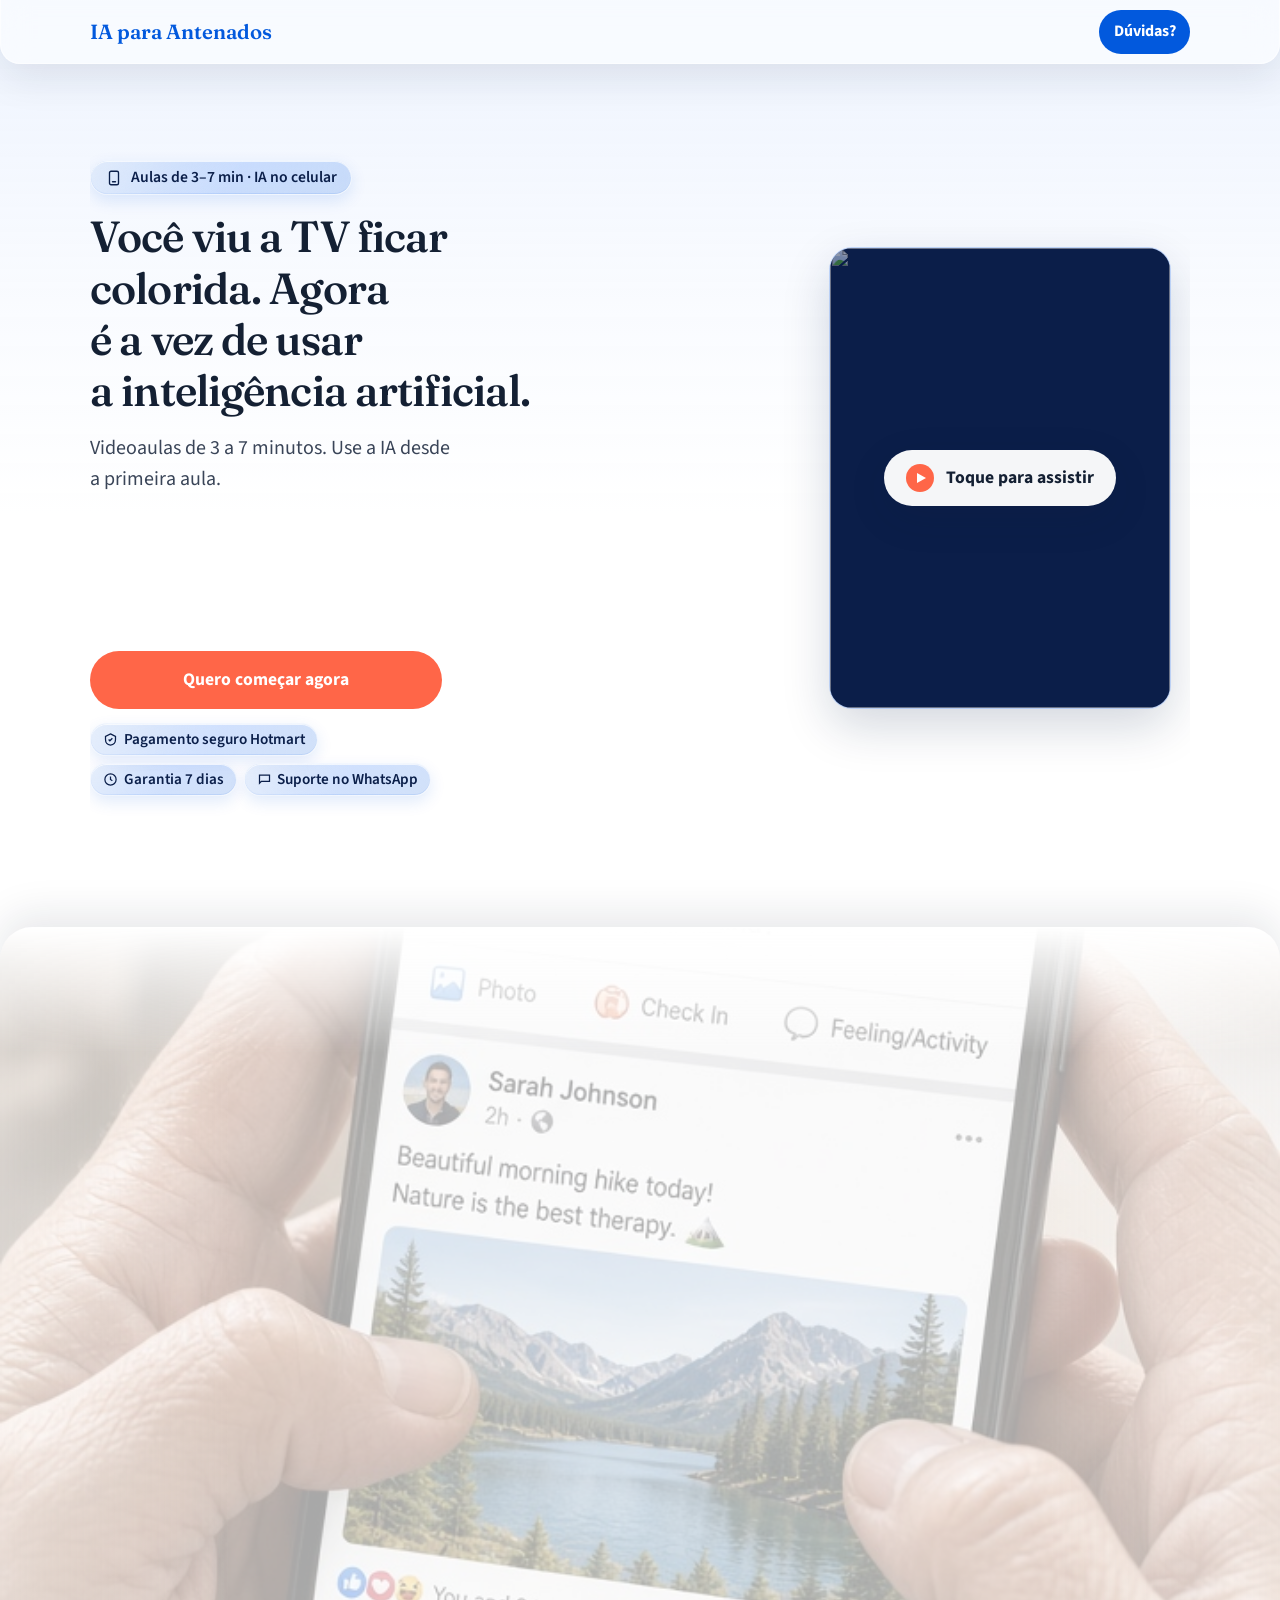
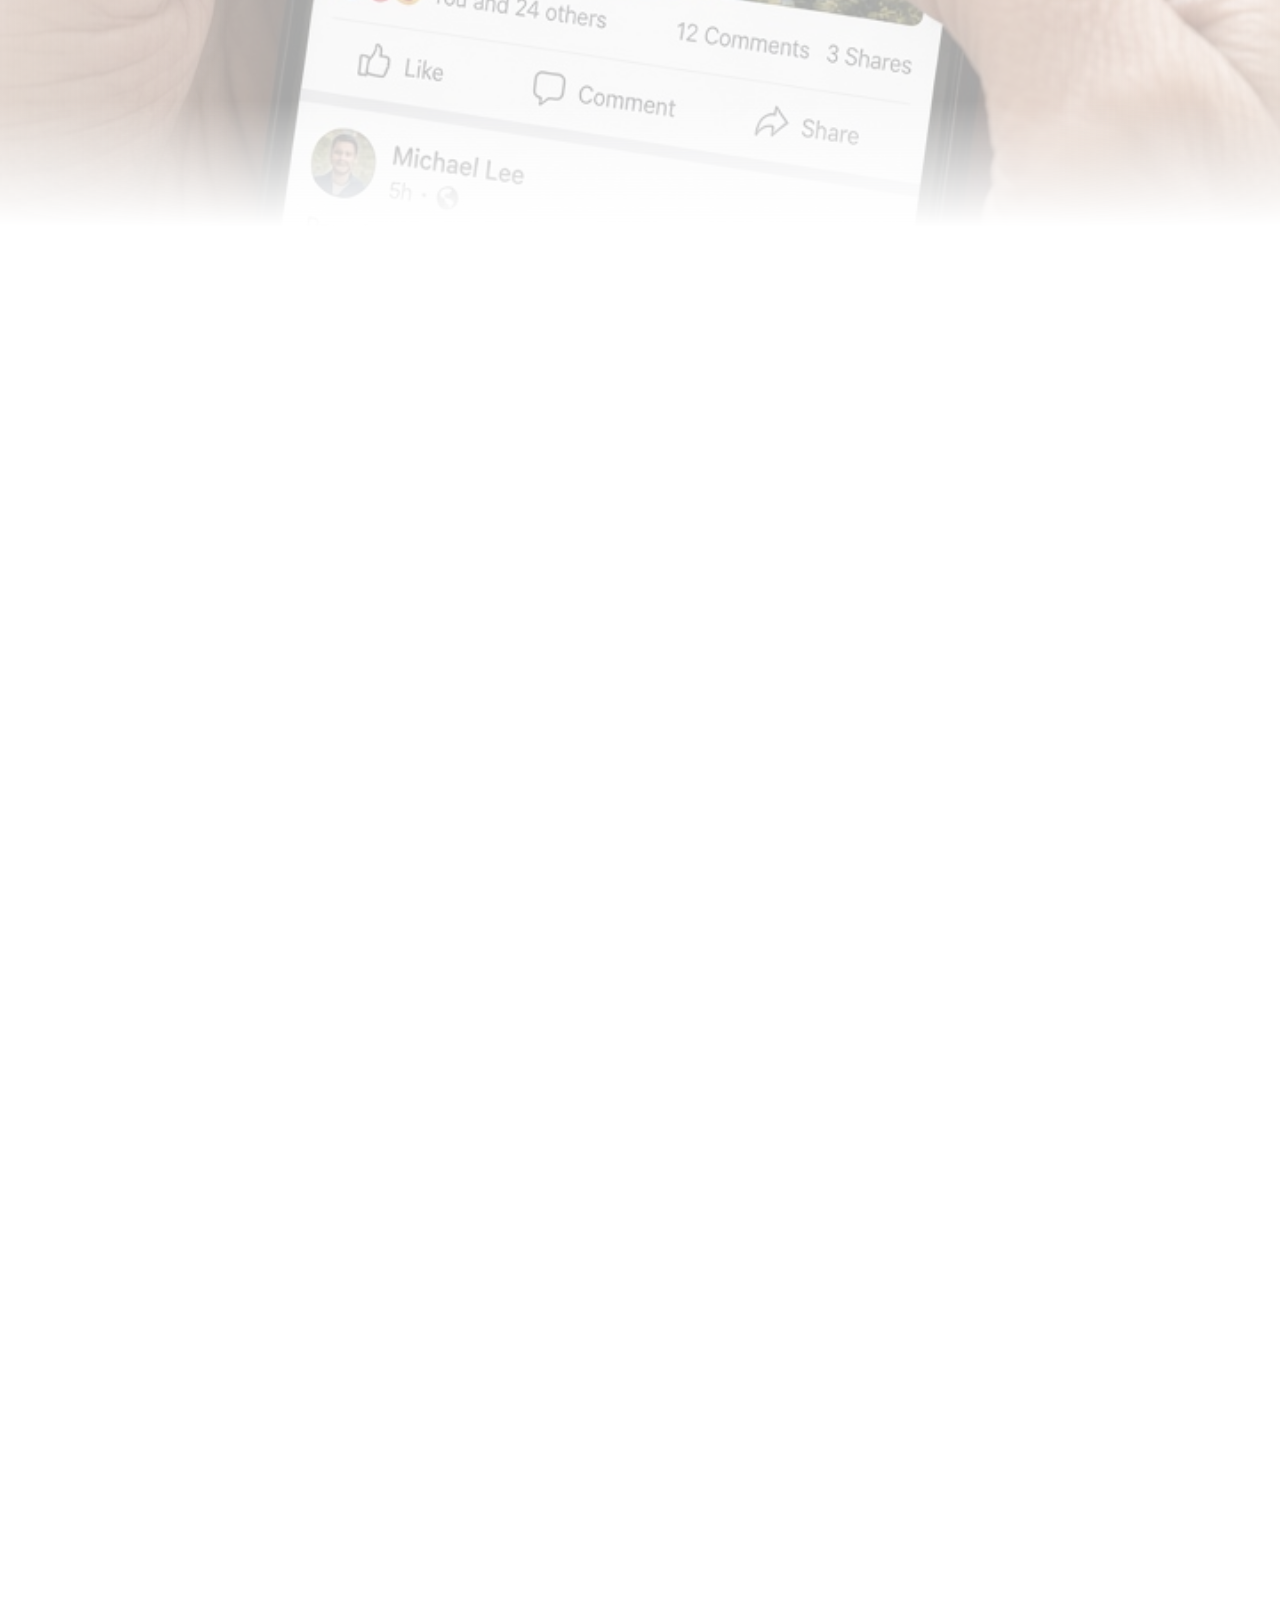
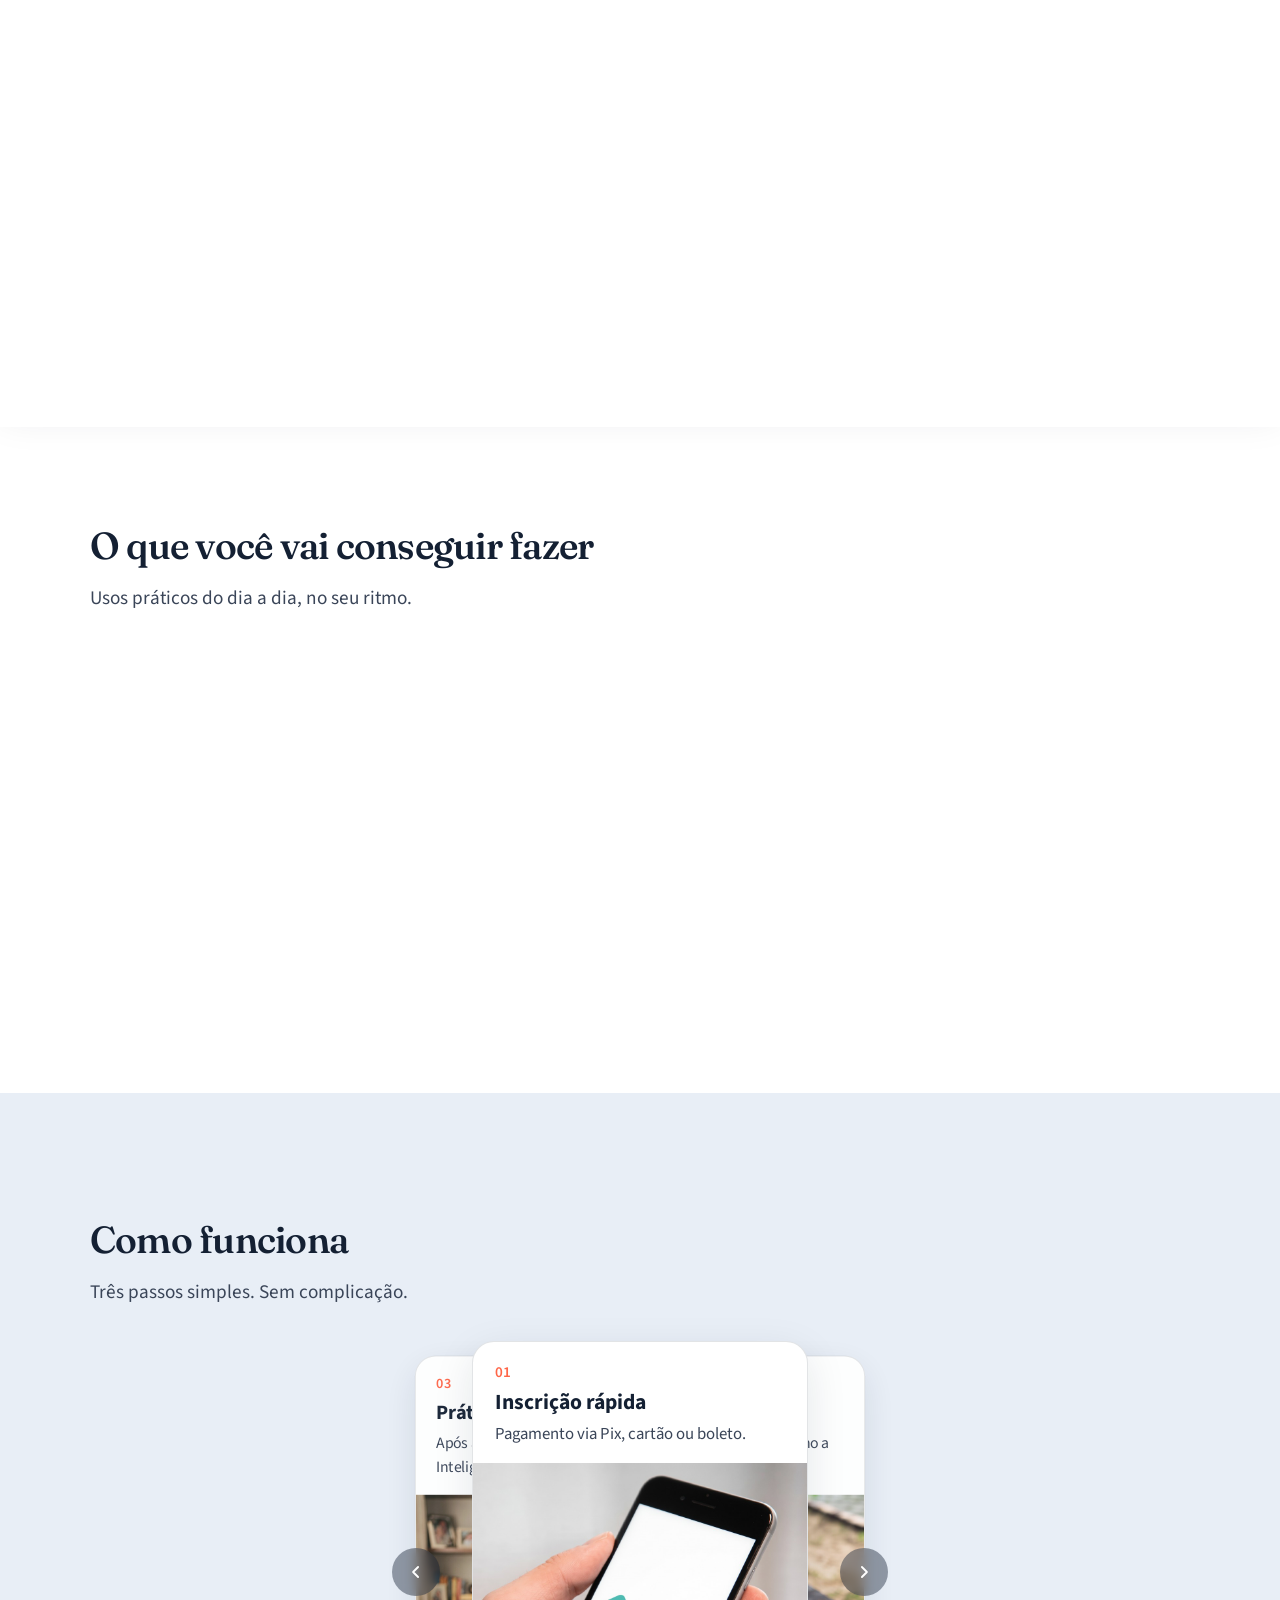
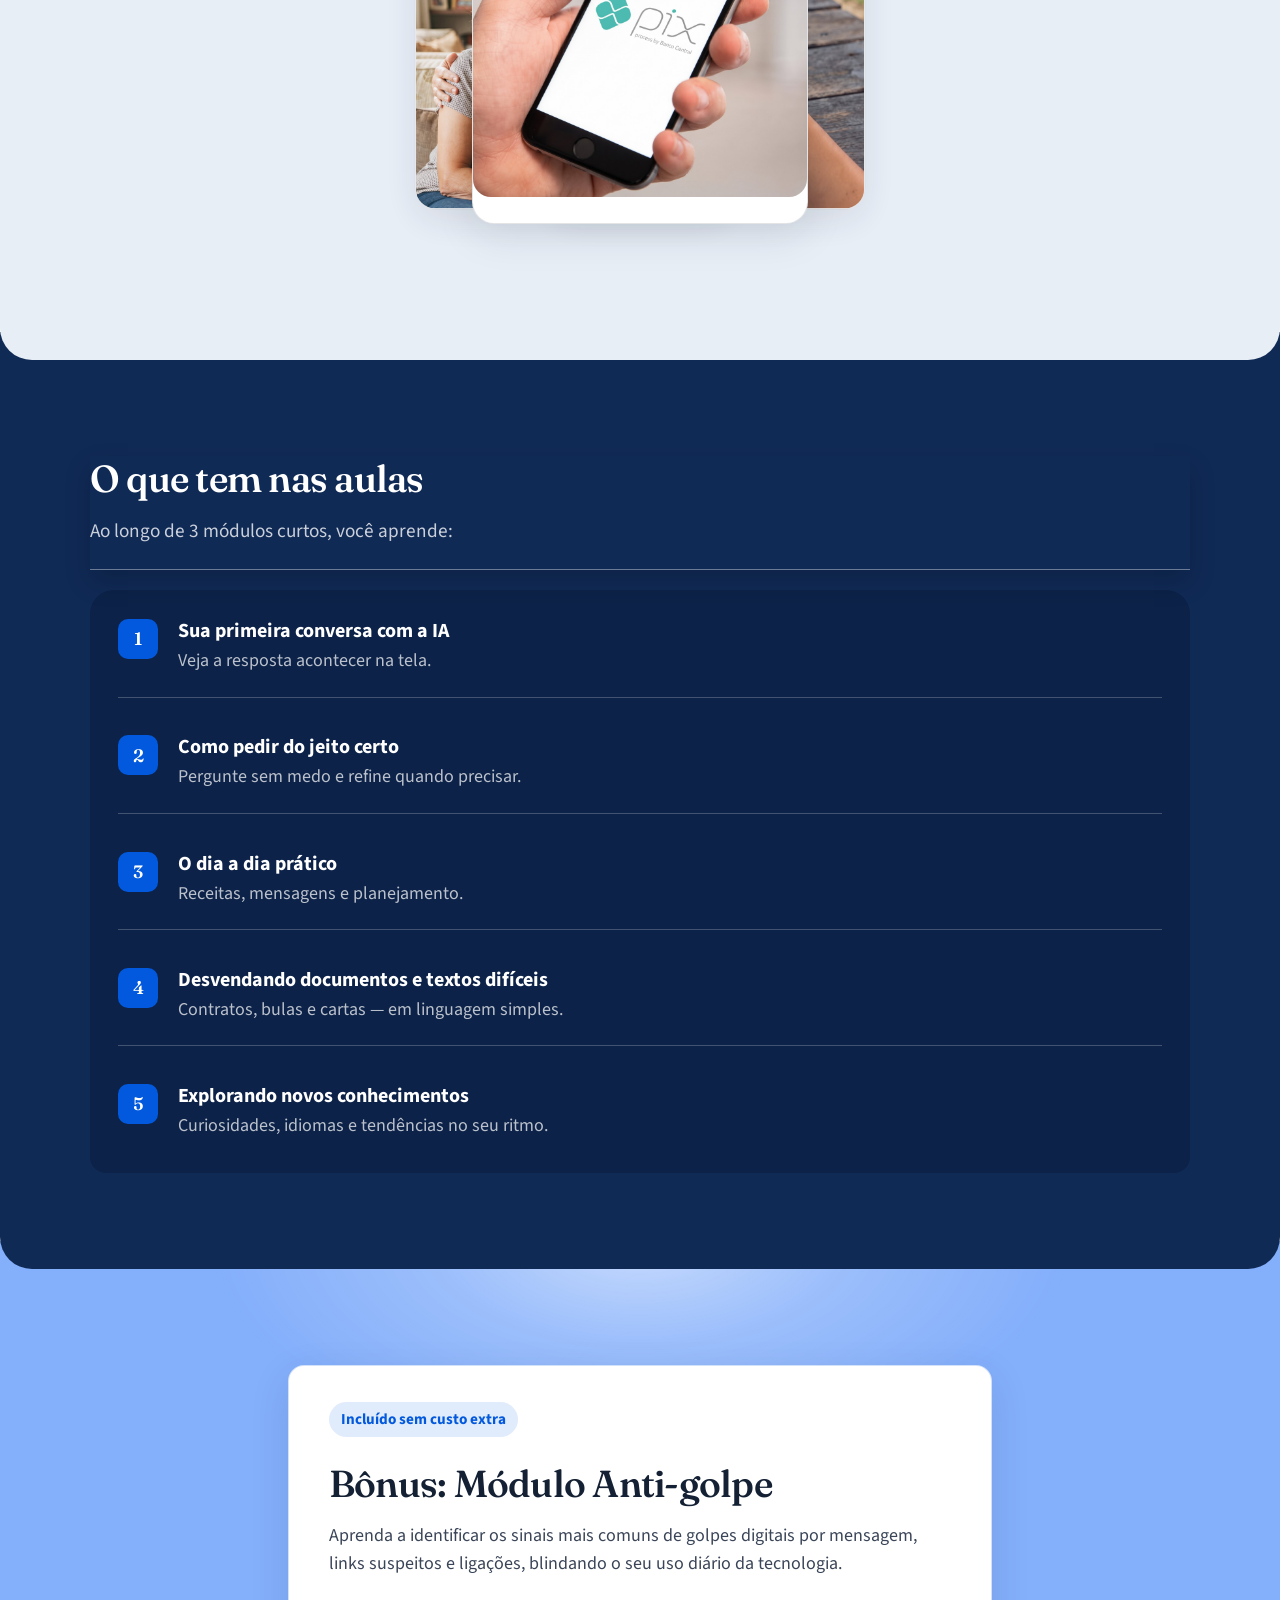
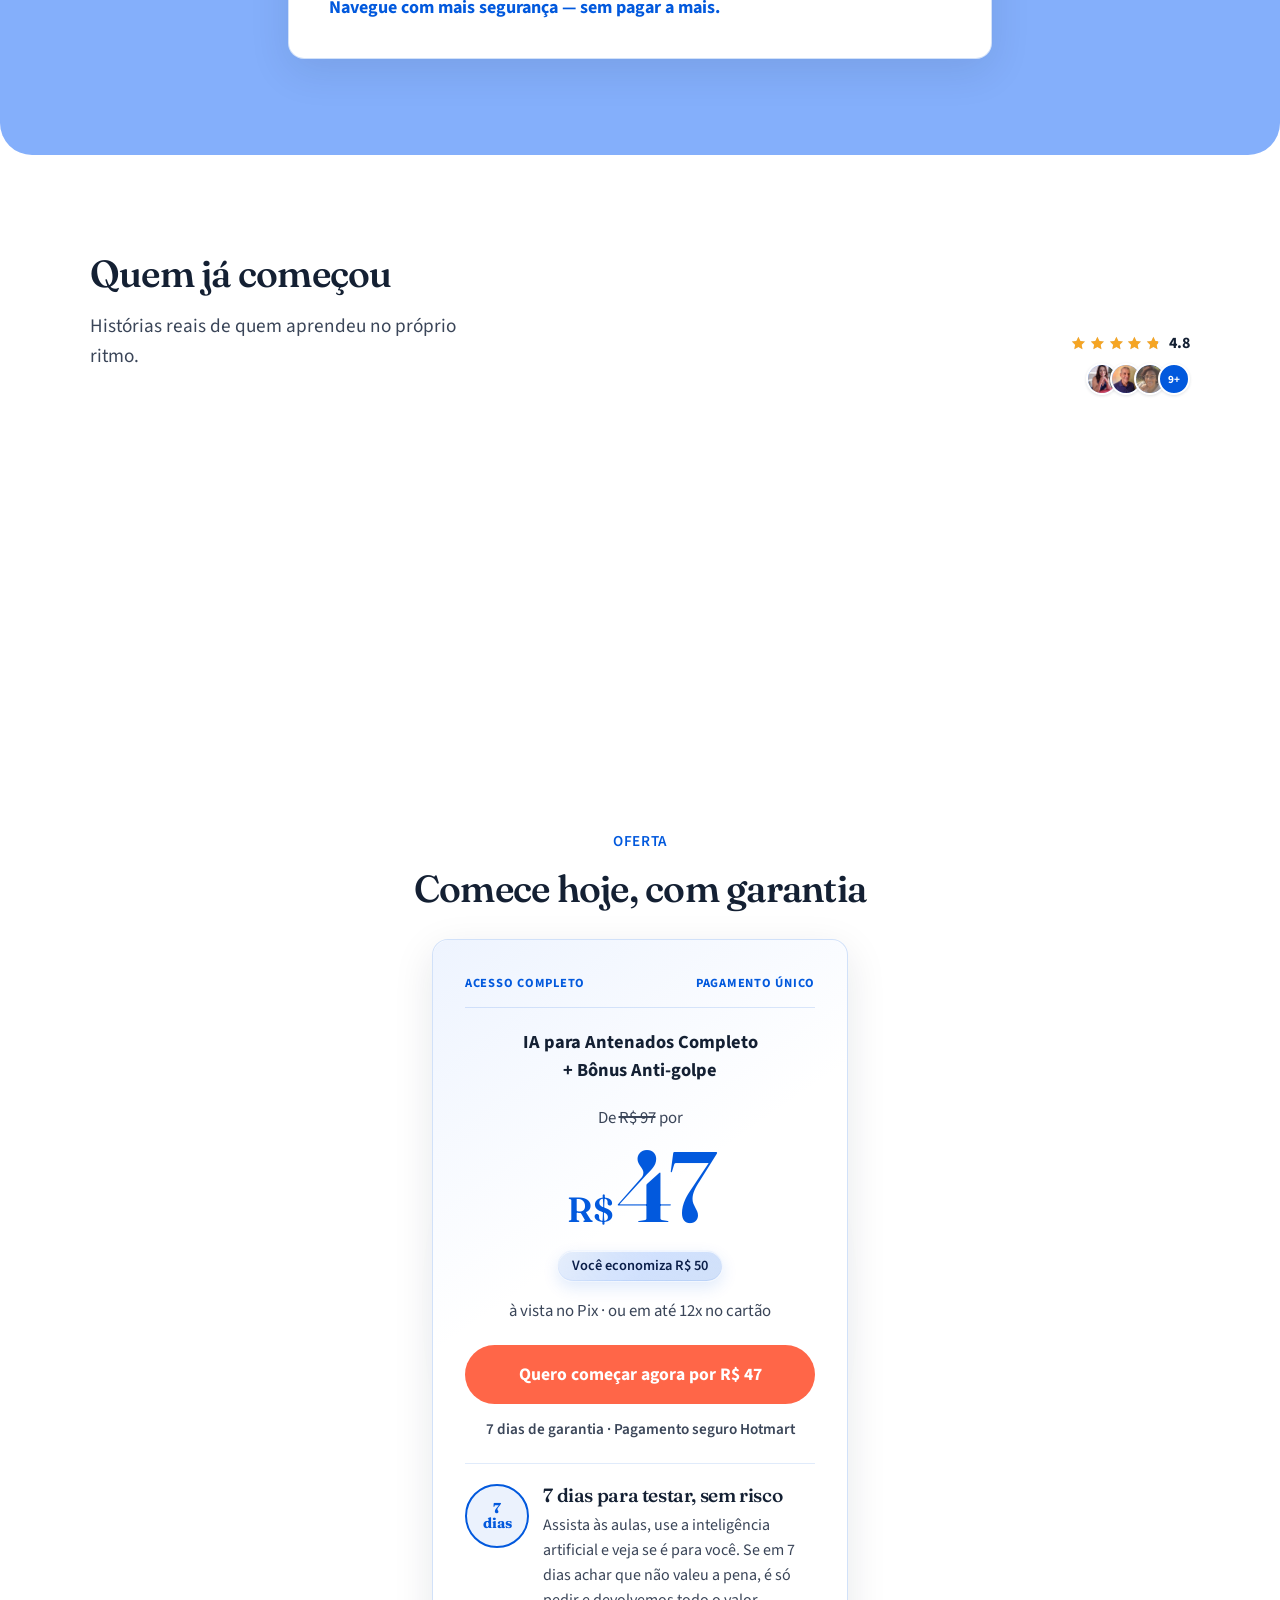
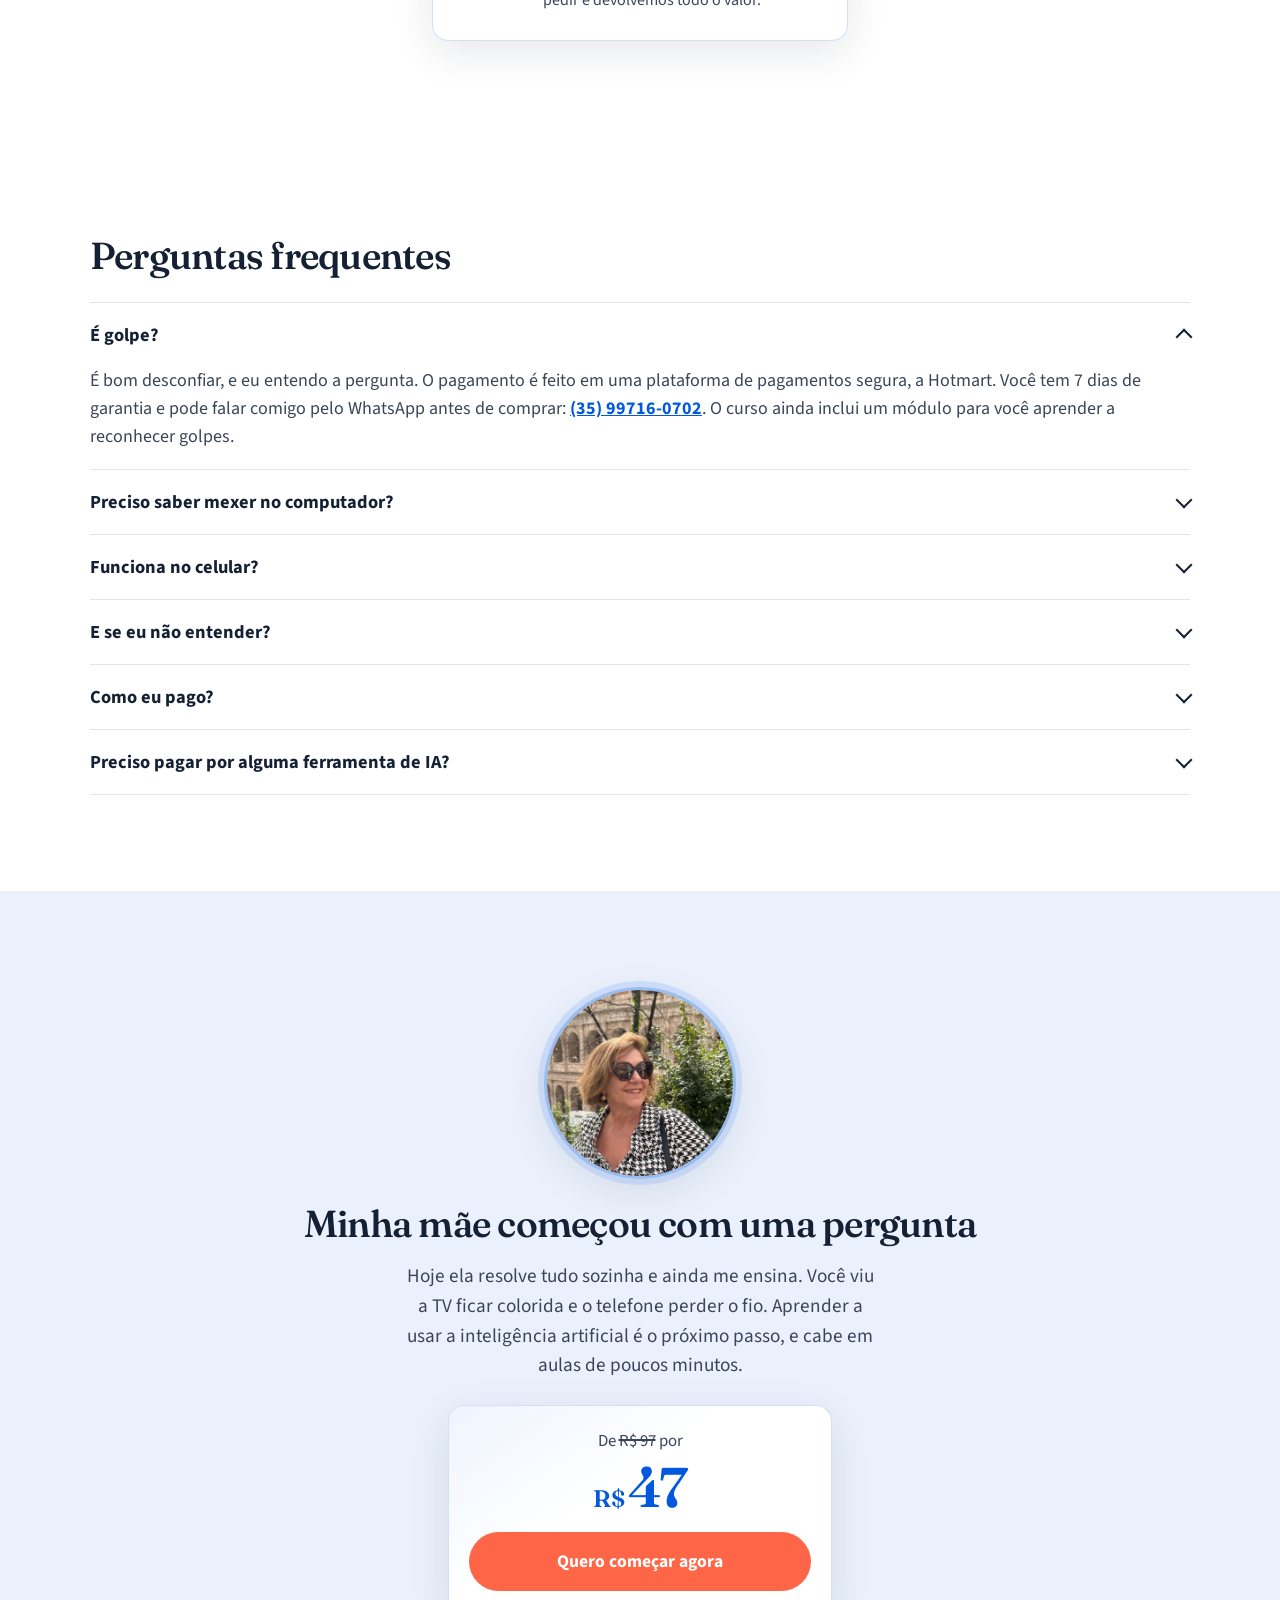
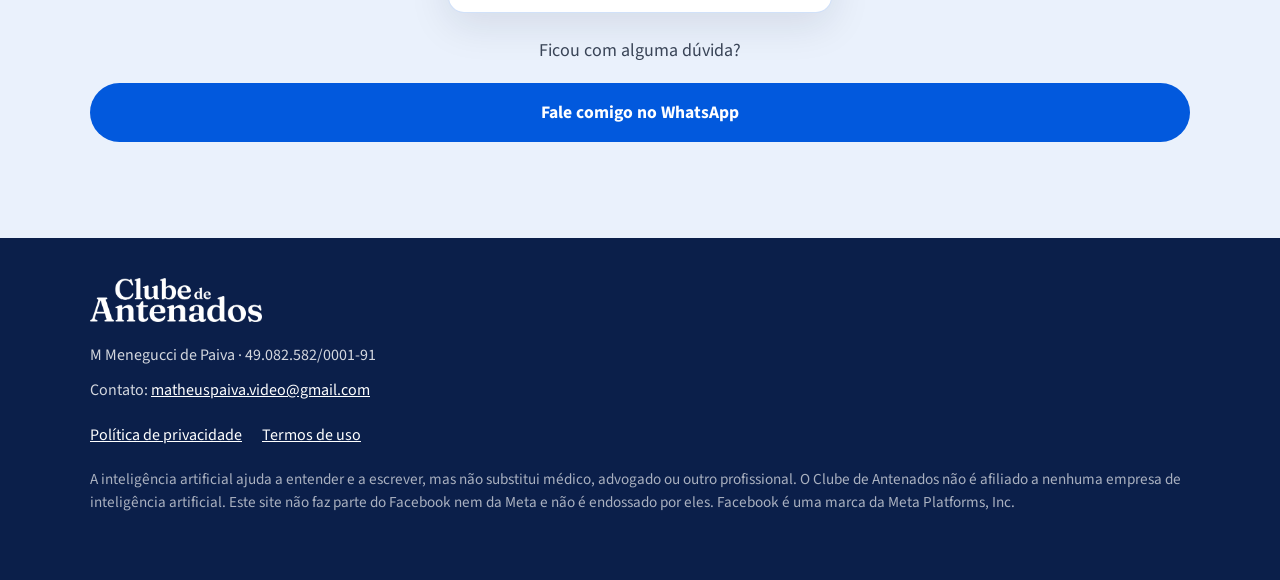
==== index.html @ d275581b "Publica a landing com checkout, VSL e pixel da Meta." ====
<!DOCTYPE html>
<html lang="pt-BR">
  <head>
    <meta charset="UTF-8" />
    <meta name="viewport" content="width=device-width, initial-scale=1" />
    <meta
      name="description"
      content="IA para Antenados: videoaulas curtas para usar inteligência artificial no dia a dia, sem complicação. Acesso imediato, garantia de 7 dias."
    />
    <title>IA para Antenados — Aprenda IA sem complicação</title>
    <!-- Meta Pixel Code -->
    <script>
      !function(f,b,e,v,n,t,s)
      {if(f.fbq)return;n=f.fbq=function(){n.callMethod?
      n.callMethod.apply(n,arguments):n.queue.push(arguments)};
      if(!f._fbq)f._fbq=n;n.push=n;n.loaded=!0;n.version='2.0';
      n.queue=[];t=b.createElement(e);t.async=!0;
      t.src=v;s=b.getElementsByTagName(e)[0];
      s.parentNode.insertBefore(t,s)}(window, document,'script',
      'https://connect.facebook.net/en_US/fbevents.js');
      fbq('init', '1281903030728284');
      fbq('track', 'PageView');
    </script>
    <noscript><img height="1" width="1" style="display:none"
      src="https://www.facebook.com/tr?id=1281903030728284&ev=PageView&noscript=1"
    /></noscript>
    <!-- End Meta Pixel Code -->
    <link rel="preconnect" href="https://fonts.googleapis.com" />
    <link rel="preconnect" href="https://fonts.gstatic.com" crossorigin />
    <link
      href="https://fonts.googleapis.com/css2?family=Fraunces:opsz,wght@9..144,500;9..144,600;9..144,700&family=Source+Sans+3:wght@400;600;700&display=swap"
      rel="stylesheet"
    />
    <link rel="stylesheet" href="css/styles.css" />
  </head>
  <body>
    <header class="nav">
      <div class="wrap-wide nav__inner">
        <a class="nav__brand" href="#topo">IA para Antenados</a>
        <a class="nav__wa" id="nav-faq" href="#faq">
          Dúvidas?
        </a>
      </div>
    </header>

    <main id="topo">
      <div class="hero-pin">
        <div class="hero-pin__sticky" id="hero-pin-sticky">
          <!-- 1. Hero -->
          <section class="hero" aria-labelledby="hero-title">
            <div class="wrap hero__copy">
              <p class="hero__badge">
                <svg viewBox="0 0 24 24" aria-hidden="true">
                  <rect x="6" y="3" width="12" height="18" rx="2" />
                  <path d="M10 17h4" />
                </svg>
                Aulas de 3–7 min · IA no celular
              </p>
              <h1 id="hero-title">
                Você viu a TV ficar colorida. Agora é a vez de usar a
                inteligência&nbsp;artificial.
              </h1>
              <p class="lede hero__lede">
                Videoaulas de 3 a 7 minutos. Use a IA desde a primeira aula.
              </p>
            </div>

            <div class="hero__media" id="vsl">
              <div class="hero__poster-fallback" id="vsl-fallback" aria-hidden="true"></div>
              <button type="button" class="vsl-play" id="vsl-play" aria-label="Toque para assistir o vídeo">
                <span class="vsl-play__btn">
                  <span class="vsl-play__icon" aria-hidden="true">
                    <svg viewBox="0 0 12 12" aria-hidden="true">
                      <polygon points="2,1 11,6 2,11" />
                    </svg>
                  </span>
                  Toque para assistir
                </span>
              </button>
            </div>

            <div class="hero__actions">
              <a class="btn btn--cta btn--block js-checkout" href="#oferta">
                Quero começar agora
              </a>
              <ul class="hero__trust" aria-label="Sinais de confiança">
                <li class="hero__chip">
                  <svg viewBox="0 0 24 24" aria-hidden="true">
                    <path d="M12 3l8 4v5c0 5-3.5 8.5-8 9-4.5-.5-8-4-8-9V7l8-4z" />
                    <path d="M9 12l2 2 4-4" />
                  </svg>
                  Pagamento seguro Hotmart
                </li>
                <li class="hero__chip">
                  <svg viewBox="0 0 24 24" aria-hidden="true">
                    <circle cx="12" cy="12" r="9" />
                    <path d="M12 7v5l3 2" />
                  </svg>
                  Garantia 7 dias
                </li>
                <li class="hero__chip">
                  <svg viewBox="0 0 24 24" aria-hidden="true">
                    <path d="M4 5h16v10H7l-3 3V5z" />
                  </svg>
                  Suporte no WhatsApp
                </li>
              </ul>
            </div>
          </section>
        </div>
      </div>

      <!-- 3. Story scroll -->
      <section class="story-scroll" id="historia" aria-labelledby="story-title">
        <h2 id="story-title" class="sr-only">Por que isso faz sentido para você</h2>

        <div class="story-scroll__pin">
          <div class="story-scroll__bg" aria-hidden="true">
            <img
              data-story-bg="0"
              class="is-active"
              src="assets/story/story-01-celular-facebook.jpg"
              alt=""
            />
            <img
              data-story-bg="1"
              src="assets/story/story-02-mulher-celular.jpg"
              alt=""
            />
            <img
              data-story-bg="2"
              src="assets/story/story-03-gravacao-aula.jpg"
              alt=""
            />
          </div>

          <div class="story-scroll__panels">
            <article class="story-scroll__panel is-active" data-story-panel="0">
              <div class="story-scroll__card">
                <h3>Você já venceu a tecnologia</h3>
                <p>
                  Viu a TV ficar colorida, o telefone perder o fio, aprendeu a
                  usar o WhatsApp e redes sociais por conta própria. A
                  Inteligência Artificial é o próximo passo.
                </p>
              </div>
            </article>

            <article class="story-scroll__panel" data-story-panel="1">
              <div class="story-scroll__card">
                <h3>Até minha mãe dominou a IA</h3>
                <p>
                  Eu perdia a paciência ajudando minha mãe com a tecnologia. Até
                  que ensinei ela a usar IA. Hoje, ela resolve tudo sozinha e
                  ainda me ensina.
                </p>
              </div>
            </article>

            <article class="story-scroll__panel" data-story-panel="2">
              <div class="story-scroll__card">
                <h3>Quem vai te ensinar?</h3>
                <p>
                  Sou o Matheus Paiva, tenho 30 anos, sou o idealizador do Clube
                  de Antenados, criado para manter pessoas maduras ativas nas
                  novas tendências e tecnologias.
                </p>
                <div class="bridge__author">
                  <div
                    class="bridge__photo-fallback"
                    id="instructor-photo"
                    aria-hidden="true"
                  >
                    MB
                  </div>
                  <div class="bridge__meta">
                    <strong>Matheus Paiva</strong>
                    <span>Neuropsicólogo</span>
                  </div>
                </div>
              </div>
            </article>
          </div>
        </div>
      </section>

      <!-- 4. Outcomes -->
      <section class="section section--surface section--outcomes" aria-labelledby="outcomes-title">
        <div class="wrap">
          <h2 id="outcomes-title">O que você vai conseguir fazer</h2>
          <p class="lede">Usos práticos do dia a dia, no seu ritmo.</p>

          <ul class="outcomes">
            <li class="outcome">
              <div class="outcome__icon" aria-hidden="true">
                <svg viewBox="0 0 24 24">
                  <path d="M4 5h16v10H8l-4 4V5z" />
                  <path d="M8 9h8M8 12h5" />
                </svg>
              </div>
              <div>
                <h3>Mensagens para a família</h3>
                <p>Escreva recados, parabéns e textos sem esforço.</p>
              </div>
            </li>
            <li class="outcome">
              <div class="outcome__icon" aria-hidden="true">
                <svg viewBox="0 0 24 24">
                  <path d="M6 4h9l3 3v13H6V4z" />
                  <path d="M9 11h6M9 15h4" />
                </svg>
              </div>
              <div>
                <h3>Tradução de burocracias</h3>
                <p>Entenda contratos, bulas e cartas do banco em linguagem simples.</p>
              </div>
            </li>
            <li class="outcome">
              <div class="outcome__icon" aria-hidden="true">
                <svg viewBox="0 0 24 24">
                  <ellipse cx="10" cy="13" rx="7" ry="6" />
                  <path d="M16.5 11h3.8a1.7 1.7 0 010 3.4H16" />
                  <path d="M5.5 10c1.4-1.6 3.2-2.3 4.5-2.3S12.1 8.4 13.5 10" />
                </svg>
              </div>
              <div>
                <h3>Receitas em segundos</h3>
                <p>Diga o que tem na geladeira e receba pratos prontos.</p>
              </div>
            </li>
            <li class="outcome">
              <div class="outcome__icon" aria-hidden="true">
                <svg viewBox="0 0 24 24">
                  <path d="M21 16v-2l-8-5V3.5a1.5 1.5 0 00-3 0V9l-8 5v2l8-2.5V19l-2 1.5V22l3.5-1 3.5 1v-1.5L13 19v-5.5l8 2.5z" />
                </svg>
              </div>
              <div>
                <h3>Planejamento de passeios</h3>
                <p>Monte roteiros de viagem passo a passo.</p>
              </div>
            </li>
            <li class="outcome">
              <div class="outcome__icon" aria-hidden="true">
                <svg viewBox="0 0 24 24">
                  <path d="M9.5 5.5c-2 0-3.5 1.6-3.5 3.6 0 .9.3 1.7.9 2.3C6.2 12 6 12.8 6 13.7c0 2.1 1.7 3.8 3.8 3.8.8 0 1.5-.2 2.1-.7.6.5 1.3.7 2.1.7 2.1 0 3.8-1.7 3.8-3.8 0-.9-.2-1.7-.9-2.3.6-.6.9-1.4.9-2.3 0-2-1.5-3.6-3.5-3.6-1 0-1.9.5-2.5 1.2-.6-.7-1.5-1.2-2.5-1.2z" />
                  <path d="M12 7v10.5M9.8 10.2c.7.4 1.4.6 2.2.6s1.5-.2 2.2-.6M9.5 13.8c.7.4 1.5.6 2.5.6s1.8-.2 2.5-.6" />
                </svg>
              </div>
              <div>
                <h3>Aprendizado contínuo</h3>
                <p>Pergunte sobre história, curiosidades e idiomas no seu ritmo.</p>
              </div>
            </li>
            <li class="outcome">
              <div class="outcome__icon" aria-hidden="true">
                <svg viewBox="0 0 24 24">
                  <circle cx="8" cy="10" r="3" />
                  <circle cx="16" cy="10" r="3" />
                  <path d="M2 19c1.5-3 4-4.5 6-4.5S12.5 16 14 19M10 19c1.5-3 4-4.5 6-4.5S20.5 16 22 19" />
                </svg>
              </div>
              <div>
                <h3>Conexão com os mais novos</h3>
                <p>Entenda termos, gírias e novidades tecnológicas.</p>
              </div>
            </li>
          </ul>
        </div>
      </section>

      <!-- 5. How it works -->
      <section class="section how" aria-labelledby="how-title">
        <div class="wrap">
          <h2 id="how-title">Como funciona</h2>
          <p class="lede">Três passos simples. Sem complicação.</p>

          <div class="how-carousel" data-how-carousel>
            <button
              type="button"
              class="how-carousel__nav how-carousel__nav--prev"
              data-how-prev
              aria-label="Passo anterior"
            >
              <svg viewBox="0 0 24 24" aria-hidden="true">
                <path d="M14.5 6L8.5 12l6 6" />
              </svg>
            </button>

            <div class="how-carousel__viewport">
              <ul class="how-carousel__track" data-how-track>
                <li class="how-card is-active" data-how-card>
                  <div class="how-card__body">
                    <span class="how-card__num">01</span>
                    <h3>Inscrição rápida</h3>
                    <p>Pagamento via Pix, cartão ou boleto.</p>
                  </div>
                  <img
                    class="how-card__media"
                    src="images/how-pix.jpg"
                    alt="Pagamento via Pix no celular"
                    width="800"
                    height="800"
                    loading="lazy"
                  />
                </li>
                <li class="how-card" data-how-card>
                  <div class="how-card__body">
                    <span class="how-card__num">02</span>
                    <h3>Acesso imediato</h3>
                    <p>Pela plataforma da Hotmart (te ensino a usar).</p>
                  </div>
                  <img
                    class="how-card__media"
                    src="images/how-hotmart.jpg"
                    alt="Acesso à Hotmart no celular"
                    width="800"
                    height="800"
                    loading="lazy"
                  />
                </li>
                <li class="how-card" data-how-card>
                  <div class="how-card__body">
                    <span class="how-card__num">03</span>
                    <h3>Prática desde a aula 1</h3>
                    <p>Após a primeira aula você já estará usando Inteligência Artificial</p>
                  </div>
                  <img
                    class="how-card__media"
                    src="images/how-pratica.jpg"
                    alt="Casal usando o celular juntos"
                    width="800"
                    height="800"
                    loading="lazy"
                  />
                </li>
              </ul>
            </div>

            <button
              type="button"
              class="how-carousel__nav how-carousel__nav--next"
              data-how-next
              aria-label="Próximo passo"
            >
              <svg viewBox="0 0 24 24" aria-hidden="true">
                <path d="M9.5 6l6 6-6 6" />
              </svg>
            </button>
          </div>
        </div>
      </section>

      <!-- 6. Modules -->
      <section class="section section--modules" aria-labelledby="modules-title">
        <div class="wrap">
          <header class="modules__header">
            <h2 id="modules-title">O que tem nas aulas</h2>
            <p class="lede">Ao longo de 3 módulos curtos, você aprende:</p>
          </header>

          <div class="modules__basket">
            <ol class="modules">
              <li class="module">
                <div class="module__num" aria-hidden="true">1</div>
                <div>
                  <h3>Sua primeira conversa com a IA</h3>
                  <p>Veja a resposta acontecer na tela.</p>
                </div>
              </li>
              <li class="module">
                <div class="module__num" aria-hidden="true">2</div>
                <div>
                  <h3>Como pedir do jeito certo</h3>
                  <p>Pergunte sem medo e refine quando precisar.</p>
                </div>
              </li>
              <li class="module">
                <div class="module__num" aria-hidden="true">3</div>
                <div>
                  <h3>O dia a dia prático</h3>
                  <p>Receitas, mensagens e planejamento.</p>
                </div>
              </li>
              <li class="module">
                <div class="module__num" aria-hidden="true">4</div>
                <div>
                  <h3>Desvendando documentos e textos difíceis</h3>
                  <p>Contratos, bulas e cartas — em linguagem simples.</p>
                </div>
              </li>
              <li class="module">
                <div class="module__num" aria-hidden="true">5</div>
                <div>
                  <h3>Explorando novos conhecimentos</h3>
                  <p>Curiosidades, idiomas e tendências no seu ritmo.</p>
                </div>
              </li>
            </ol>
          </div>
        </div>
      </section>

      <!-- 7. Bonus -->
      <section class="section section--sage section--bonus" aria-labelledby="bonus-title">
        <div class="bonus__glow" aria-hidden="true"></div>
        <div class="wrap">
          <div class="bonus">
            <p class="bonus__badge">Incluído sem custo extra</p>
            <h2 id="bonus-title">Bônus: Módulo Anti-golpe</h2>
            <p>
              Aprenda a identificar os sinais mais comuns de golpes digitais
              por mensagem, links suspeitos e ligações, blindando o seu uso
              diário da tecnologia.
            </p>
            <p class="bonus__note">Navegue com mais segurança — sem pagar a mais.</p>
          </div>
        </div>
      </section>

      <!-- 8. Testimonials -->
      <section class="section" aria-labelledby="testimonials-title">
        <div class="wrap-wide">
          <div class="section__intro">
            <h2 id="testimonials-title">Quem já começou</h2>
            <p class="lede">Histórias reais de quem aprendeu no próprio ritmo.</p>
          </div>

          <div class="testimonials__rating" aria-label="Avaliação 4.8 de 5">
            <div class="testimonials__score">
              <div class="stars stars--4-8" aria-hidden="true">
                <div class="stars__track">
                  <svg viewBox="0 0 24 24"><path d="M12 2.5l2.9 5.9 6.5.9-4.7 4.6 1.1 6.5L12 17.3 6.2 20.4l1.1-6.5L2.6 9.3l6.5-.9L12 2.5z"/></svg>
                  <svg viewBox="0 0 24 24"><path d="M12 2.5l2.9 5.9 6.5.9-4.7 4.6 1.1 6.5L12 17.3 6.2 20.4l1.1-6.5L2.6 9.3l6.5-.9L12 2.5z"/></svg>
                  <svg viewBox="0 0 24 24"><path d="M12 2.5l2.9 5.9 6.5.9-4.7 4.6 1.1 6.5L12 17.3 6.2 20.4l1.1-6.5L2.6 9.3l6.5-.9L12 2.5z"/></svg>
                  <svg viewBox="0 0 24 24"><path d="M12 2.5l2.9 5.9 6.5.9-4.7 4.6 1.1 6.5L12 17.3 6.2 20.4l1.1-6.5L2.6 9.3l6.5-.9L12 2.5z"/></svg>
                  <svg viewBox="0 0 24 24"><path d="M12 2.5l2.9 5.9 6.5.9-4.7 4.6 1.1 6.5L12 17.3 6.2 20.4l1.1-6.5L2.6 9.3l6.5-.9L12 2.5z"/></svg>
                </div>
                <div class="stars__fill">
                  <svg viewBox="0 0 24 24"><path d="M12 2.5l2.9 5.9 6.5.9-4.7 4.6 1.1 6.5L12 17.3 6.2 20.4l1.1-6.5L2.6 9.3l6.5-.9L12 2.5z"/></svg>
                  <svg viewBox="0 0 24 24"><path d="M12 2.5l2.9 5.9 6.5.9-4.7 4.6 1.1 6.5L12 17.3 6.2 20.4l1.1-6.5L2.6 9.3l6.5-.9L12 2.5z"/></svg>
                  <svg viewBox="0 0 24 24"><path d="M12 2.5l2.9 5.9 6.5.9-4.7 4.6 1.1 6.5L12 17.3 6.2 20.4l1.1-6.5L2.6 9.3l6.5-.9L12 2.5z"/></svg>
                  <svg viewBox="0 0 24 24"><path d="M12 2.5l2.9 5.9 6.5.9-4.7 4.6 1.1 6.5L12 17.3 6.2 20.4l1.1-6.5L2.6 9.3l6.5-.9L12 2.5z"/></svg>
                  <svg viewBox="0 0 24 24"><path d="M12 2.5l2.9 5.9 6.5.9-4.7 4.6 1.1 6.5L12 17.3 6.2 20.4l1.1-6.5L2.6 9.3l6.5-.9L12 2.5z"/></svg>
                </div>
              </div>
              <span class="testimonials__score-num">4.8</span>
            </div>
            <div class="testimonials__faces" aria-hidden="true">
              <span class="testimonials__face">
                <img src="images/testimonial-mara.jpg" alt="" />
              </span>
              <span class="testimonials__face">
                <img src="images/testimonial-joel.jpg" alt="" />
              </span>
              <span class="testimonials__face">
                <img src="images/testimonial-anelise.jpg" alt="" />
              </span>
              <span class="testimonials__face testimonials__face--more">9+</span>
            </div>
          </div>

          <div class="testimonials" id="testimonials"></div>
        </div>
      </section>

      <!-- 9. Offer -->
      <section class="section section--surface" id="oferta" aria-labelledby="offer-title">
        <div class="wrap">
          <p class="eyebrow">Oferta</p>
          <h2 id="offer-title">Comece hoje, com garantia</h2>

          <div class="offer-glow">
            <div class="offer-card">
              <div class="offer-card__meta">
                <span>Acesso completo</span>
                <span>Pagamento único</span>
              </div>

              <p class="offer__pack">
                IA para Antenados Completo + Bônus Anti-golpe
              </p>

              <div class="offer__price">
                <p class="offer__from">De <s>R$&nbsp;97</s> por</p>
                <p class="offer__new">
                  <span class="offer__currency">R$</span>
                  <span class="offer__amount">47</span>
                </p>
              </div>

              <p class="offer__save">Você economiza R$&nbsp;50</p>

              <p class="offer__terms">
                à vista no Pix · ou em até 12x no cartão
              </p>

              <a class="btn btn--cta btn--block js-checkout" href="#oferta">
                Quero começar agora por R$&nbsp;47
              </a>

              <p class="offer__trust">
                7 dias de garantia · Pagamento seguro Hotmart
              </p>

              <aside class="guarantee" aria-labelledby="guarantee-title">
                <div class="guarantee__seal" aria-hidden="true">
                  7<br />dias
                </div>
                <div>
                  <h3 id="guarantee-title">7 dias para testar, sem risco</h3>
                  <p>
                    Assista às aulas, use a inteligência artificial e veja se é
                    para você. Se em 7 dias achar que não valeu a pena, é só pedir
                    e devolvemos todo o valor.
                  </p>
                </div>
              </aside>
            </div>
          </div>
        </div>
      </section>

      <!-- 10. FAQ -->
      <section class="section" id="faq" aria-labelledby="faq-title">
        <div class="wrap">
          <h2 id="faq-title">Perguntas frequentes</h2>
          <div class="faq">
            <details class="faq__item" open>
              <summary class="faq__q">É golpe?</summary>
              <div class="faq__a">
                <p>
                  É bom desconfiar, e eu entendo a pergunta. O pagamento é feito
                  em uma plataforma de pagamentos segura, a Hotmart. Você tem 7
                  dias de garantia e pode falar comigo pelo WhatsApp antes de
                  comprar:
                  <a
                    id="faq-wa-1"
                    href="https://wa.me/5535997160702"
                    target="_blank"
                    rel="noopener noreferrer"
                    >(35) 99716-0702</a
                  >. O curso ainda inclui um módulo para você aprender a
                  reconhecer golpes.
                </p>
              </div>
            </details>

            <details class="faq__item">
              <summary class="faq__q">Preciso saber mexer no computador?</summary>
              <div class="faq__a">
                <p>
                  Não. Você aprende do começo, uma etapa de cada vez. Se você já
                  manda mensagem pelo WhatsApp, já tem a base para começar.
                </p>
              </div>
            </details>

            <details class="faq__item">
              <summary class="faq__q">Funciona no celular?</summary>
              <div class="faq__a">
                <p>
                  Sim. As aulas foram feitas especificamente para o celular, mas
                  você pode fazer no tablet e no computador também.
                </p>
              </div>
            </details>

            <details class="faq__item">
              <summary class="faq__q">E se eu não entender?</summary>
              <div class="faq__a">
                <p>
                  As aulas são curtas e você pode rever quantas vezes quiser. Se
                  ainda assim travar, fale com a gente pelo WhatsApp:
                  <a
                    id="faq-wa-2"
                    href="https://wa.me/5535997160702"
                    target="_blank"
                    rel="noopener noreferrer"
                    >(35) 99716-0702</a
                  >.
                </p>
              </div>
            </details>

            <details class="faq__item">
              <summary class="faq__q">Como eu pago?</summary>
              <div class="faq__a">
                <p>
                  Por Pix, cartão de crédito em até 12x ou boleto. Pagando por
                  Pix, o acesso é liberado em poucos minutos. No boleto, o
                  acesso é liberado após a compensação do pagamento.
                </p>
              </div>
            </details>

            <details class="faq__item">
              <summary class="faq__q">
                Preciso pagar por alguma ferramenta de IA?
              </summary>
              <div class="faq__a">
                <p>
                  Não. Usaremos ferramentas totalmente gratuitas. Você pode
                  pagar planos mais avançados para ter acesso a funcionalidades
                  mais avançadas. Mas é completamente possível fazer sem pagar
                  nada.
                </p>
              </div>
            </details>
          </div>
        </div>
      </section>

      <!-- 11. Final CTA -->
      <section class="section close" aria-labelledby="close-title">
        <div class="wrap">
          <figure class="close__photo">
            <img
              src="images/regina.jpg"
              alt="Regina, mãe do Matheus"
              width="320"
              height="320"
            />
          </figure>
          <h2 id="close-title">Minha mãe começou com uma pergunta</h2>
          <p class="lede">
            Hoje ela resolve tudo sozinha e ainda me ensina. Você viu a TV
            ficar colorida e o telefone perder o fio. Aprender a usar a
            inteligência artificial é o próximo passo, e cabe em aulas de
            poucos minutos.
          </p>
          <div class="close__panel">
            <div class="close__price">
              <p class="close__from">De <s>R$&nbsp;97</s> por</p>
              <p class="close__new">
                <span class="close__currency">R$</span>
                <span class="close__amount">47</span>
              </p>
            </div>
            <a class="btn btn--cta btn--block js-checkout" href="#oferta">
              Quero começar agora
            </a>
          </div>
          <div class="close__wa">
            <p class="muted">Ficou com alguma dúvida?</p>
            <a
              class="btn btn--whatsapp btn--block"
              id="close-whatsapp"
              href="https://wa.me/5535997160702"
              target="_blank"
              rel="noopener noreferrer"
            >
              Fale comigo no WhatsApp
            </a>
          </div>
        </div>
      </section>
    </main>

    <!-- 12. Footer -->
    <footer class="footer">
      <div class="wrap">
        <a class="footer__brand" href="#topo">
          <img
            src="assets/brand/clube-de-antenados.png"
            alt="Clube de Antenados"
            width="180"
            height="64"
          />
        </a>
        <p>M Menegucci de Paiva · 49.082.582/0001-91</p>
        <p>
          Contato:
          <a href="mailto:matheuspaiva.video@gmail.com"
            >matheuspaiva.video@gmail.com</a
          >
        </p>
        <div class="footer__links">
          <a href="privacidade.html">Política de privacidade</a>
          <a href="termos.html">Termos de uso</a>
        </div>
        <p class="footer__legal">
          A inteligência artificial ajuda a entender e a escrever, mas não
          substitui médico, advogado ou outro profissional. O Clube de
          Antenados não é afiliado a nenhuma empresa de inteligência artificial.
          Este site não faz parte do Facebook nem da Meta e não é endossado por
          eles. Facebook é uma marca da Meta Platforms, Inc.
        </p>
      </div>
    </footer>

    <div class="sticky-cta" id="sticky-cta" aria-hidden="true">
      <a class="btn btn--cta js-checkout" href="#oferta">Quero começar</a>
    </div>

    <script src="js/config.js"></script>
    <script src="js/main.js"></script>
  </body>
</html>
---- css/styles.css ----
/* IA para Antenados — design system: sinal limpo */
:root {
  --bg: #ffffff;
  --surface: #ffffff;
  --ink: #142033;
  --ink-muted: #3a4558;
  --primary: #0259dd;
  --primary-hover: #0248b3;
  --cta: #ff6648;
  --cta-hover: #e8553a;
  --soft: #ffe1d7;
  --accent: #84affb;
  --sage: #ffe1d7;
  --sage-deep: #84affb;
  --line: rgba(20, 32, 51, 0.12);
  --shadow-soft: 0 12px 40px rgba(20, 32, 51, 0.1);
  --radius: 16px;
  --radius-sm: 10px;
  --nav-h: 64px;
  --sticky-h: 72px;
  --font-display: "Fraunces", Georgia, serif;
  --font-body: "Source Sans 3", "Segoe UI", sans-serif;
  --space-section: clamp(3.5rem, 8vw, 6rem);
  --max: 720px;
  --max-wide: 1100px;
}

*,
*::before,
*::after {
  box-sizing: border-box;
}

html {
  scroll-behavior: smooth;
}

body {
  margin: 0;
  font-family: var(--font-body);
  font-size: 1.125rem;
  line-height: 1.55;
  color: var(--ink);
  background: var(--bg);
  -webkit-font-smoothing: antialiased;
  text-rendering: optimizeLegibility;
}

img {
  max-width: 100%;
  display: block;
}

a {
  color: var(--primary);
}

button {
  font: inherit;
}

.sr-only {
  position: absolute;
  width: 1px;
  height: 1px;
  padding: 0;
  margin: -1px;
  overflow: hidden;
  clip: rect(0, 0, 0, 0);
  border: 0;
}

/* Layout helpers */
.wrap {
  width: min(100% - 2rem, var(--max));
  margin-inline: auto;
}

.wrap-wide {
  width: min(100% - 2rem, var(--max-wide));
  margin-inline: auto;
}

.section {
  padding-block: var(--space-section);
}

.section--sage {
  background: var(--sage);
}

.section--surface {
  background: var(--surface);
}

.section--outcomes {
  background: var(--surface);
  border-radius: 0 0 32px 32px;
  position: relative;
  z-index: 1;
}

.eyebrow {
  font-size: 0.95rem;
  font-weight: 600;
  letter-spacing: 0.04em;
  text-transform: uppercase;
  color: var(--primary);
  margin: 0 0 0.75rem;
}

h1,
h2,
h3 {
  font-family: var(--font-display);
  font-weight: 560;
  line-height: 1.2;
  letter-spacing: -0.02em;
  margin: 0 0 1rem;
}

h1 {
  font-size: clamp(1.85rem, 6.2vw, 2.75rem);
}

h2 {
  font-size: clamp(1.65rem, 5vw, 2.35rem);
}

h3 {
  font-size: 1.35rem;
}

.lede {
  font-size: 1.2rem;
  color: var(--ink-muted);
  margin: 0 0 1.5rem;
  max-width: 40ch;
}

.muted {
  color: var(--ink-muted);
}

/* Buttons */
.btn {
  display: inline-flex;
  align-items: center;
  justify-content: center;
  gap: 0.5rem;
  min-height: 52px;
  padding: 0.85rem 1.4rem;
  border-radius: 999px;
  border: 2px solid transparent;
  font-weight: 700;
  font-size: 1.1rem;
  text-decoration: none;
  cursor: pointer;
  transition: background 0.2s ease, color 0.2s ease, border-color 0.2s ease,
    transform 0.2s ease;
}

.btn:active {
  transform: translateY(1px);
}

.btn--cta {
  background: var(--cta);
  color: #fff;
}

.btn--cta:hover {
  background: var(--cta-hover);
  color: #fff;
}

.btn--primary {
  background: var(--primary);
  color: #fff;
}

.btn--primary:hover {
  background: var(--primary-hover);
  color: #fff;
}

.btn--ghost {
  background: transparent;
  color: var(--primary);
  border-color: var(--primary);
}

.btn--ghost:hover {
  background: rgba(2, 89, 221, 0.08);
}

.btn--whatsapp {
  background: var(--primary);
  color: #fff;
}

.btn--whatsapp:hover {
  background: var(--primary-hover);
  color: #fff;
}

.btn--block {
  width: 100%;
}

.microtrust {
  margin: 0.85rem 0 0;
  font-size: 1rem;
  color: var(--ink-muted);
  text-align: center;
}

/* Nav */
.nav {
  position: sticky;
  top: 0;
  z-index: 40;
  height: var(--nav-h);
  background: rgba(255, 255, 255, 0.58);
  border: 1px solid rgba(255, 255, 255, 0.55);
  border-top: 0;
  border-radius: 0 0 20px 20px;
  backdrop-filter: blur(14px) saturate(1.2);
  -webkit-backdrop-filter: blur(14px) saturate(1.2);
  box-shadow: var(--shadow-soft);
}

.nav__inner {
  height: 100%;
  display: flex;
  align-items: center;
  justify-content: space-between;
  gap: 1rem;
}

.nav__brand {
  font-family: var(--font-display);
  font-size: 1.15rem;
  font-weight: 600;
  color: var(--primary);
  text-decoration: none;
}

.nav__wa {
  display: inline-flex;
  align-items: center;
  gap: 0.4rem;
  min-height: 44px;
  padding: 0.45rem 0.9rem;
  border-radius: 999px;
  background: var(--primary);
  color: #fff;
  font-weight: 700;
  font-size: 1rem;
  text-decoration: none;
}

.nav__wa:hover {
  background: var(--primary-hover);
  color: #fff;
}

/* Hero */
.hero {
  position: relative;
  display: flex;
  flex-direction: column;
  justify-content: center;
  min-height: calc(100vh - var(--nav-h));
  padding: 1.25rem 0 1.5rem;
  overflow: hidden;
}

.hero__copy {
  text-align: center;
}

.hero__badge {
  position: relative;
  display: inline-flex;
  align-items: center;
  justify-content: center;
  gap: 0.45rem;
  margin: 0 0 0.75rem;
  padding: 0.45rem 0.9rem;
  border-radius: 999px;
  isolation: isolate;
  overflow: hidden;
  font-family: var(--font-body);
  font-size: 0.98rem;
  font-weight: 600;
  line-height: 1.2;
  color: #0b1f4a;
  background: linear-gradient(
    145deg,
    rgba(2, 89, 221, 0.22) 0%,
    rgba(132, 175, 251, 0.38) 48%,
    rgba(2, 89, 221, 0.18) 100%
  );
  border: 1px solid rgba(255, 255, 255, 0.72);
  backdrop-filter: blur(12px) saturate(1.4);
  -webkit-backdrop-filter: blur(12px) saturate(1.4);
  box-shadow:
    inset 0 1px 0 rgba(255, 255, 255, 0.7),
    inset 0 -1px 0 rgba(2, 89, 221, 0.1),
    0 6px 16px rgba(2, 89, 221, 0.12);
  opacity: 0;
  animation: fadeUp 0.7s ease forwards;
}

.hero__badge::before {
  content: "";
  position: absolute;
  inset: 0;
  border-radius: inherit;
  background: linear-gradient(
    125deg,
    rgba(255, 255, 255, 0.55) 0%,
    rgba(255, 255, 255, 0.12) 38%,
    transparent 55%
  );
  pointer-events: none;
  z-index: -1;
}

.hero__badge svg {
  width: 18px;
  height: 18px;
  stroke: #0b1f4a;
  fill: none;
  stroke-width: 1.8;
  stroke-linecap: round;
  stroke-linejoin: round;
  flex-shrink: 0;
}

.hero h1 {
  font-size: clamp(1.95rem, 6.8vw, 3.25rem);
  line-height: 1.18;
  margin: 0 0 0.75rem;
  text-wrap: balance;
  opacity: 0;
  animation: fadeUp 0.7s ease 0.08s forwards;
}

.hero__lede {
  max-width: 32ch;
  margin: 0 auto 1.2rem;
  font-size: 1.15rem;
  opacity: 0;
  animation: fadeUp 0.7s ease 0.16s forwards;
}

.hero__media {
  position: relative;
  width: auto;
  max-width: min(100% - 2rem, 285px);
  height: min(46vh, 380px);
  margin: 0 auto 1.2rem;
  aspect-ratio: 3 / 4;
  background: #0b1f4a;
  border-radius: 22px;
  overflow: hidden;
  box-shadow:
    0 0 0 1px rgba(132, 175, 251, 0.45),
    0 18px 48px rgba(11, 31, 74, 0.18);
  opacity: 0;
  animation: fadeUp 0.75s ease 0.24s forwards;
}

.hero__actions {
  display: flex;
  flex-direction: column;
  align-items: stretch;
  gap: 0.85rem;
  width: min(100% - 2rem, 360px);
  margin: 0 auto;
  opacity: 0;
  animation: fadeUp 0.7s ease 0.32s forwards;
}

.hero__trust {
  display: flex;
  flex-wrap: wrap;
  justify-content: center;
  gap: 0.45rem;
  list-style: none;
  margin: 0;
  padding: 0;
}

.hero__chip {
  position: relative;
  display: inline-flex;
  align-items: center;
  gap: 0.35rem;
  padding: 0.4rem 0.75rem;
  border-radius: 999px;
  isolation: isolate;
  overflow: hidden;
  font-size: 0.88rem;
  font-weight: 600;
  line-height: 1.2;
  color: #0b1f4a;
  background: linear-gradient(
    145deg,
    rgba(2, 89, 221, 0.22) 0%,
    rgba(132, 175, 251, 0.38) 48%,
    rgba(2, 89, 221, 0.18) 100%
  );
  border: 1px solid rgba(255, 255, 255, 0.72);
  backdrop-filter: blur(12px) saturate(1.4);
  -webkit-backdrop-filter: blur(12px) saturate(1.4);
  box-shadow:
    inset 0 1px 0 rgba(255, 255, 255, 0.7),
    inset 0 -1px 0 rgba(2, 89, 221, 0.1),
    0 6px 16px rgba(2, 89, 221, 0.12);
}

.hero__chip::before {
  content: "";
  position: absolute;
  inset: 0;
  border-radius: inherit;
  background: linear-gradient(
    125deg,
    rgba(255, 255, 255, 0.55) 0%,
    rgba(255, 255, 255, 0.12) 38%,
    transparent 55%
  );
  pointer-events: none;
  z-index: -1;
}

.hero__chip svg {
  width: 15px;
  height: 15px;
  stroke: #0b1f4a;
  fill: none;
  stroke-width: 2;
  flex-shrink: 0;
}

.hero__media iframe,
.hero__media video {
  width: 100%;
  height: 100%;
  border: 0;
  display: block;
  object-fit: cover;
}

.hero__poster {
  width: 100%;
  height: 100%;
  object-fit: cover;
  opacity: 0.75;
}

.hero__poster-fallback {
  width: 100%;
  height: 100%;
  background:
    linear-gradient(135deg, #0259dd 0%, #1a3f8f 45%, #0b1f4a 100%);
}

.vsl-play {
  position: absolute;
  inset: 0;
  display: grid;
  place-items: center;
  background: rgba(11, 31, 74, 0.28);
  border: 0;
  cursor: pointer;
  color: #fff;
  padding: 1rem;
}

.vsl-play__btn {
  display: inline-flex;
  align-items: center;
  gap: 0.75rem;
  min-height: 56px;
  padding: 0.85rem 1.35rem;
  border-radius: 999px;
  background: rgba(255, 255, 255, 0.96);
  color: var(--ink);
  font-weight: 700;
  font-size: 1.1rem;
  box-shadow: var(--shadow-soft);
  transition: transform 0.2s ease;
}

.vsl-play:hover .vsl-play__btn {
  transform: scale(1.03);
}

.vsl-play__icon {
  width: 28px;
  height: 28px;
  border-radius: 50%;
  background: var(--cta);
  display: grid;
  place-items: center;
  flex-shrink: 0;
}

.vsl-play__icon svg {
  width: 12px;
  height: 12px;
  margin-left: 2px;
  fill: #fff;
}

@keyframes fadeUp {
  from {
    opacity: 0;
    transform: translateY(14px);
  }
  to {
    opacity: 1;
    transform: translateY(0);
  }
}

/* Hero pin — sticky stage under story overlay */
.hero-pin {
  position: relative;
  height: calc(200vh + 3vh); /* folga antes da story cruzar a dobra */
}

.hero-pin__sticky {
  position: sticky;
  top: 0;
  z-index: 1;
  min-height: 100vh;
  display: flex;
  flex-direction: column;
  margin-top: calc(-1 * var(--nav-h));
  padding-top: var(--nav-h);
  background: linear-gradient(
    180deg,
    rgba(132, 175, 251, 0.14) 0%,
    rgba(132, 175, 251, 0.05) 32%,
    #ffffff 58%
  );
  will-change: transform;
}

/* Story scroll */
.story-scroll {
  position: relative;
  z-index: 5;
  height: 300vh;
  margin-top: -100vh;
  background: var(--surface);
  border-radius: 28px 28px 0 0;
  box-shadow: 0 -12px 40px rgba(20, 32, 51, 0.1);
}

.story-scroll__pin {
  position: sticky;
  top: 0;
  height: 100vh;
  overflow: hidden;
  border-radius: 28px 28px 0 0;
}

.story-scroll__bg {
  position: absolute;
  inset: 0;
  z-index: 0;
  pointer-events: none;
  -webkit-mask-image: linear-gradient(
    to bottom,
    transparent 0%,
    #000 18%,
    #000 82%,
    transparent 100%
  );
  mask-image: linear-gradient(
    to bottom,
    transparent 0%,
    #000 18%,
    #000 82%,
    transparent 100%
  );
}

.story-scroll__bg img {
  position: absolute;
  inset: 0;
  width: 100%;
  height: 100%;
  object-fit: cover;
  opacity: 0;
  transition: opacity 0.35s ease;
  filter: saturate(0.92);
}

.story-scroll__bg img.is-active {
  opacity: 0.34;
}

.story-scroll__panels {
  position: relative;
  z-index: 1;
  height: 100%;
}

.story-scroll__panel {
  position: absolute;
  inset: 0;
  pointer-events: none;
}

.story-scroll__panel.is-active {
  pointer-events: auto;
}

.story-scroll__card {
  position: absolute;
  left: 50%;
  top: 50%;
  width: min(calc(100% - 2rem), 34rem);
  text-align: center;
  padding: 1.75rem 1.35rem;
  border-radius: var(--radius);
  background: rgba(255, 255, 255, 0.58);
  border: 1px solid rgba(255, 255, 255, 0.55);
  backdrop-filter: blur(14px) saturate(1.2);
  -webkit-backdrop-filter: blur(14px) saturate(1.2);
  box-shadow: var(--shadow-soft);
  transform: translate(-50%, -50%);
  opacity: 0;
  will-change: transform, opacity, top;
}

.story-scroll__card h3 {
  font-size: clamp(1.55rem, 5vw, 2.1rem);
  margin: 0 0 0.75rem;
}

.story-scroll__card p {
  margin: 0;
  color: var(--ink-muted);
  font-size: 1.15rem;
}

.story-scroll__card .bridge__author {
  justify-content: center;
  text-align: left;
  max-width: 280px;
  margin-inline: auto;
}

.bridge__author {
  display: grid;
  grid-template-columns: 88px 1fr;
  gap: 1rem;
  align-items: center;
  margin-top: 1.25rem;
}

.bridge__photo-wrap,
.bridge__photo-fallback {
  width: 88px;
  height: 88px;
  border-radius: 50%;
  flex-shrink: 0;
}

.bridge__photo-wrap {
  overflow: hidden;
}

.bridge__photo {
  width: 100%;
  height: 100%;
  object-fit: cover;
  object-position: center;
  transform: scale(1.3);
  transform-origin: center;
}

.bridge__photo-fallback {
  display: grid;
  place-items: center;
  background: var(--primary);
  color: #fff;
  font-family: var(--font-display);
  font-size: 1.75rem;
  font-weight: 600;
}

.bridge__meta strong {
  display: block;
  font-size: 1.15rem;
}

.bridge__meta span {
  color: var(--ink-muted);
  font-size: 1rem;
}

@media (prefers-reduced-motion: reduce) {
  .hero-pin {
    height: auto;
  }

  .hero-pin__sticky {
    position: relative;
    transform: none !important;
  }

  .story-scroll {
    height: auto;
    margin-top: 0;
  }

  .story-scroll__pin {
    position: relative;
    height: auto;
    border-radius: 0;
  }

  .story-scroll__bg {
    display: none;
  }

  .story-scroll__panels {
    display: grid;
    gap: 1.5rem;
    padding: var(--space-section) 1rem;
    height: auto;
  }

  .story-scroll__panel {
    position: relative;
    inset: auto;
    pointer-events: auto;
  }

  .story-scroll__card {
    position: relative;
    left: auto;
    top: auto;
    width: 100%;
    transform: none !important;
    opacity: 1 !important;
    background: var(--soft);
    backdrop-filter: none;
  }
}

/* Outcomes */
.outcomes {
  display: grid;
  gap: 1.25rem;
  list-style: none;
  margin: 1.75rem 0 0;
  padding: 0;
}

.outcome {
  display: grid;
  grid-template-columns: 56px 1fr;
  gap: 1rem;
  align-items: start;
  padding: 1.1rem 0;
  border-bottom: 1px solid var(--line);
  opacity: 0;
  filter: blur(16px);
  transform: translateX(max(-28vw, -160px));
  will-change: opacity, filter, transform;
}

.outcome:last-child {
  border-bottom: 0;
}

.outcome__icon {
  position: relative;
  width: 56px;
  height: 56px;
  border-radius: 14px;
  color: #0b1f4a;
  display: grid;
  place-items: center;
  isolation: isolate;
  overflow: hidden;
  background: linear-gradient(
    145deg,
    rgba(132, 175, 251, 0.72) 0%,
    rgba(132, 175, 251, 0.38) 48%,
    rgba(132, 175, 251, 0.58) 100%
  );
  border: 1px solid rgba(255, 255, 255, 0.7);
  backdrop-filter: blur(14px) saturate(1.45);
  -webkit-backdrop-filter: blur(14px) saturate(1.45);
  box-shadow:
    inset 0 1px 0 rgba(255, 255, 255, 0.75),
    inset 0 -1px 0 rgba(2, 89, 221, 0.12),
    0 8px 22px rgba(132, 175, 251, 0.28);
}

.outcome__icon::before {
  content: "";
  position: absolute;
  inset: 0;
  border-radius: inherit;
  background: linear-gradient(
    125deg,
    rgba(255, 255, 255, 0.55) 0%,
    rgba(255, 255, 255, 0.12) 38%,
    transparent 55%
  );
  pointer-events: none;
  z-index: 0;
}

.outcome__icon svg {
  position: relative;
  z-index: 1;
  width: 28px;
  height: 28px;
  stroke: currentColor;
  fill: none;
  stroke-width: 1.8;
  stroke-linecap: round;
  stroke-linejoin: round;
}

.outcome h3 {
  margin: 0 0 0.25rem;
  font-family: var(--font-body);
  font-size: 1.2rem;
  font-weight: 700;
  letter-spacing: 0;
}

.outcome p {
  margin: 0;
  color: var(--ink-muted);
}

/* Steps */
/* How it works — carousel */
.how {
  background: #e8eef6;
  border-radius: 0 0 32px 32px;
  overflow: hidden;
  margin-top: -28px;
  padding-top: calc(var(--space-section) + 28px);
  padding-bottom: calc(var(--space-section) + 1.5rem);
  position: relative;
  z-index: 2;
}

.how-carousel {
  position: relative;
  margin: 1.75rem 0 0;
  display: grid;
  place-items: center;
}

.how-carousel__viewport {
  --how-stage: min(100%, 22rem);
  width: var(--how-stage);
  overflow: visible;
  touch-action: pan-y;
}

.how-carousel__track {
  display: grid;
  grid-template-columns: 1fr;
  list-style: none;
  margin: 0;
  padding: 0.35rem 0 1rem;
  min-height: 0;
}

.how-card {
  grid-area: 1 / 1;
  position: relative;
  width: 70%;
  justify-self: center;
  display: flex;
  flex-direction: column;
  background: #fff;
  border: 1px solid var(--line);
  border-radius: 22px;
  box-shadow: var(--shadow-soft);
  overflow: hidden;
  opacity: 0;
  transform: translateX(0) scale(0.92);
  transition:
    transform 0.55s cubic-bezier(0.22, 1, 0.36, 1),
    opacity 0.45s ease;
  pointer-events: none;
  z-index: 1;
}

.how-card.is-active {
  opacity: 1;
  transform: translateX(0) scale(1);
  pointer-events: auto;
  z-index: 3;
}

.how-card.is-next {
  opacity: 0.95;
  transform: translateX(20%) scale(0.94);
  z-index: 2;
}

.how-card.is-prev {
  opacity: 0.95;
  transform: translateX(-20%) scale(0.94);
  z-index: 2;
}

.how-card__media {
  display: block;
  aspect-ratio: 1 / 1;
  width: 100%;
  height: auto;
  max-height: none;
  object-fit: cover;
  object-position: center;
  border-radius: 0 0 18px 18px;
  background: #d7e2f4;
  flex: 0 0 auto;
}

.how-card__body {
  padding: 1rem 1.15rem 0.85rem;
  flex: 0 0 auto;
}

.how-card__num {
  display: block;
  margin: 0 0 0.35rem;
  font-size: 0.95rem;
  font-weight: 600;
  letter-spacing: 0.04em;
  color: var(--cta);
}

.how-card h3 {
  margin: 0 0 0.35rem;
  font-family: var(--font-body);
  font-size: 1.25rem;
  font-weight: 700;
  letter-spacing: 0;
}

.how-card p {
  margin: 0;
  color: var(--ink-muted);
  font-size: 1.05rem;
}

.how-carousel__nav {
  position: absolute;
  top: 42%;
  z-index: 5;
  width: 2.75rem;
  height: 2.75rem;
  border: 0;
  border-radius: 50%;
  background: rgba(20, 32, 51, 0.22);
  color: #fff;
  display: grid;
  place-items: center;
  cursor: pointer;
  backdrop-filter: blur(6px);
  -webkit-backdrop-filter: blur(6px);
  transition: background 0.2s ease;
}

.how-carousel__nav:hover,
.how-carousel__nav:focus-visible {
  background: rgba(20, 32, 51, 0.38);
  outline: none;
}

.how-carousel__nav--prev {
  left: max(0px, calc(50% - 12.5rem));
}

.how-carousel__nav--next {
  right: max(0px, calc(50% - 12.5rem));
}

.how-carousel__nav svg {
  width: 1.25rem;
  height: 1.25rem;
  stroke: currentColor;
  fill: none;
  stroke-width: 2.2;
  stroke-linecap: round;
  stroke-linejoin: round;
}

.section__cta {
  margin-top: 2rem;
  text-align: center;
}

/* Modules */
.section--modules {
  background: #102a56;
  color: #fff;
  border-radius: 0 0 32px 32px;
  overflow: hidden;
  margin-top: -28px;
  padding-top: calc(var(--space-section) + 28px);
  position: relative;
  z-index: 1;
}

.section--modules h2,
.section--modules .lede {
  color: #fff;
}

.section--modules .lede {
  color: rgba(255, 255, 255, 0.78);
}

.modules__header {
  position: relative;
  z-index: 1;
  padding-bottom: 1.35rem;
  margin-bottom: 0.5rem;
  border-bottom: 1px solid rgba(255, 255, 255, 0.38);
  box-shadow: 0 12px 24px rgba(0, 0, 0, 0.18);
}

.modules__header .lede {
  margin-bottom: 0;
}

.modules__basket {
  margin-top: 1.25rem;
  padding: 0.35rem 1.15rem 0.5rem;
  background: #0c2248;
  border-radius: 24px 24px 16px 16px;
}

.modules {
  display: grid;
  gap: 1rem;
  list-style: none;
  margin: 0;
  padding: 0;
  counter-reset: module;
}

.module {
  display: grid;
  grid-template-columns: auto 1fr;
  gap: 1rem;
  padding: 1.15rem 0;
  border-bottom: 1px solid rgba(255, 255, 255, 0.22);
}

.module:last-child {
  border-bottom: 0;
}

.module__num {
  width: 2.5rem;
  height: 2.5rem;
  border-radius: 10px;
  background: var(--primary);
  color: #fff;
  font-family: var(--font-display);
  font-weight: 600;
  display: grid;
  place-items: center;
}

.module h3 {
  margin: 0 0 0.25rem;
  font-family: var(--font-body);
  font-size: 1.15rem;
  font-weight: 700;
  letter-spacing: 0;
  color: #fff;
}

.module p {
  margin: 0;
  color: rgba(255, 255, 255, 0.72);
}

/* Bonus */
.section--bonus {
  --bonus-glow-y: 50%;
  background: var(--accent);
  border-radius: 0 0 32px 32px;
  position: relative;
  z-index: 0;
  overflow: hidden;
  margin-top: -28px;
  padding-top: calc(var(--space-section) + 28px);
}

.bonus__glow {
  position: absolute;
  inset: 0;
  z-index: 0;
  pointer-events: none;
}

.bonus__glow::before {
  content: "";
  position: absolute;
  left: 50%;
  top: var(--bonus-glow-y, 50%);
  width: min(140vw, 56rem);
  height: min(70vh, 28rem);
  transform: translate(-50%, -50%);
  background: radial-gradient(
    ellipse at center,
    rgba(255, 255, 255, 0.55) 0%,
    rgba(255, 255, 255, 0.2) 32%,
    transparent 68%
  );
  filter: blur(2px);
}

.section--bonus > .wrap {
  position: relative;
  z-index: 1;
}

.bonus {
  position: relative;
  z-index: 1;
  border-radius: var(--radius);
  padding: 1.75rem 1.35rem;
  background: var(--surface);
  border: 1px solid rgba(2, 89, 221, 0.18);
  box-shadow: var(--shadow-soft);
}

.bonus__badge {
  display: inline-block;
  margin: 0 0 1.5rem;
  padding: 0.35rem 0.75rem;
  border-radius: 999px;
  background: rgba(2, 89, 221, 0.12);
  color: var(--primary);
  font-weight: 700;
  font-size: 0.95rem;
}

.bonus p:not(.bonus__badge) {
  margin: 0;
  color: var(--ink-muted);
}

.bonus__note {
  margin-top: 1rem !important;
  font-weight: 700;
  color: var(--primary) !important;
}

.section__intro {
  width: min(100%, var(--max));
}

/* Testimonials */
.testimonials__rating {
  display: flex;
  flex-direction: column;
  justify-content: flex-start;
  align-items: flex-end;
  gap: 0.45rem;
  margin-top: 1.25rem;
}

.testimonials__faces {
  display: flex;
  align-items: center;
}

.testimonials__face {
  width: 32px;
  height: 32px;
  border-radius: 50%;
  border: 2px solid #fff;
  background: var(--accent);
  color: #0b1f4a;
  font-size: 0.75rem;
  font-weight: 700;
  display: grid;
  place-items: center;
  margin-left: -8px;
  box-shadow: 0 1px 3px rgba(20, 32, 51, 0.12);
  overflow: hidden;
}

.testimonials__face img {
  width: 100%;
  height: 100%;
  object-fit: cover;
  border-radius: 50%;
  display: block;
}

.testimonials__face:first-child {
  margin-left: 0;
}

.testimonials__face--more {
  background: var(--primary);
  color: #fff;
  font-size: 0.7rem;
}

.testimonials__score {
  display: flex;
  align-items: center;
  gap: 0.45rem;
}

.testimonials__score-num {
  font-weight: 700;
  font-size: 1rem;
  color: var(--ink);
}

.stars {
  --star-size: 1.05rem;
  --star-gap: 0.12rem;
  position: relative;
  display: inline-block;
  width: calc(var(--star-size) * 5 + var(--star-gap) * 4);
  height: var(--star-size);
}

.stars__track,
.stars__fill {
  display: flex;
  gap: var(--star-gap);
}

.stars__fill {
  position: absolute;
  inset: 0 auto 0 0;
  overflow: hidden;
  width: 96%; /* 4.8 / 5 */
}

.stars svg {
  width: var(--star-size);
  height: var(--star-size);
  flex: 0 0 var(--star-size);
}

.stars__track svg {
  fill: #d8dee8;
}

.stars__fill svg {
  fill: #f5a524;
}

.stars--5 {
  display: flex;
  gap: 0.12rem;
  width: auto;
  height: auto;
  margin-bottom: 0.45rem;
}

.stars--5 svg {
  width: 1rem;
  height: 1rem;
  fill: #f5a524;
}

.testimonials {
  display: grid;
  gap: 1.25rem;
  margin-top: 1.15rem;
}

.testimonial {
  display: grid;
  grid-template-columns: auto 1fr;
  gap: 1rem;
  align-items: start;
  background: #fff;
  border-radius: var(--radius);
  padding: 1.25rem 1.2rem;
  border: 1px solid var(--line);
  opacity: 0;
  filter: blur(16px);
  transform: translateX(max(-28vw, -160px));
  will-change: opacity, filter, transform;
}

.testimonial__avatar {
  width: 56px;
  height: 56px;
  border-radius: 50%;
  overflow: hidden;
  flex-shrink: 0;
  background: var(--accent);
}

.testimonial__avatar img,
.testimonial__avatar-fallback {
  width: 100%;
  height: 100%;
  object-fit: cover;
  display: block;
}

.testimonial__avatar-fallback {
  display: grid;
  place-items: center;
  background: var(--accent);
  color: #0b1f4a;
  font-family: var(--font-display);
  font-size: 1.25rem;
  font-weight: 600;
}

.testimonial__body {
  min-width: 0;
}

.testimonial blockquote {
  margin: 0 0 0.55rem;
  font-size: 1.1rem;
  color: var(--ink);
  line-height: 1.45;
}

.testimonial cite {
  font-style: normal;
  font-weight: 700;
  font-size: 0.95rem;
  color: var(--ink-muted);
}

/* Offer */
#oferta .eyebrow,
#oferta #offer-title {
  text-align: center;
}

#oferta #offer-title {
  margin-bottom: 1.75rem;
}

.offer-glow {
  position: relative;
  width: min(100%, 26rem);
  margin-inline: auto;
}

.offer-glow::before {
  content: "";
  position: absolute;
  left: 8%;
  right: 8%;
  top: 12%;
  bottom: 8%;
  border-radius: 50%;
  background: radial-gradient(
    ellipse at center,
    rgba(132, 175, 251, 0.55) 0%,
    rgba(2, 89, 221, 0.22) 42%,
    transparent 72%
  );
  filter: blur(28px);
  z-index: 0;
  pointer-events: none;
  animation: offer-glow-pulse 4.5s ease-in-out infinite;
}

@keyframes offer-glow-pulse {
  0%,
  100% {
    opacity: 0.35;
    transform: scale(0.96);
  }
  50% {
    opacity: 0.7;
    transform: scale(1.04);
  }
}

.offer-card {
  position: relative;
  z-index: 1;
  isolation: isolate;
  width: 100%;
  padding: 1.5rem 1.35rem 1.35rem;
  border-radius: var(--radius);
  background: var(--surface);
  border: 1px solid rgba(2, 89, 221, 0.18);
  box-shadow:
    inset 0 1px 0 rgba(255, 255, 255, 0.85),
    var(--shadow-soft);
  text-align: center;
  overflow: hidden;
}

.offer-card::before {
  content: "";
  position: absolute;
  inset: 0;
  border-radius: inherit;
  background: linear-gradient(
    145deg,
    rgba(132, 175, 251, 0.14) 0%,
    transparent 42%
  );
  pointer-events: none;
  z-index: -1;
}

.offer-card__meta {
  display: flex;
  justify-content: space-between;
  gap: 0.75rem;
  margin: 0 0 1.25rem;
  padding-bottom: 0.85rem;
  border-bottom: 1px solid rgba(2, 89, 221, 0.14);
  font-size: 0.78rem;
  font-weight: 700;
  letter-spacing: 0.06em;
  text-transform: uppercase;
  color: var(--primary);
}

.offer__pack {
  font-size: 1.15rem;
  font-weight: 700;
  margin: 0 0 1.25rem;
  text-wrap: balance;
}

.offer__price {
  display: flex;
  flex-direction: column;
  align-items: center;
  gap: 0.35rem;
  margin-bottom: 0.85rem;
}

.offer__from {
  margin: 0;
  font-size: 1.05rem;
  color: var(--ink-muted);
}

.offer__from s {
  text-decoration: line-through;
  text-decoration-thickness: 1.5px;
}

.offer__new {
  display: flex;
  align-items: baseline;
  justify-content: center;
  gap: 0.2rem;
  margin: 0;
  line-height: 1;
  color: var(--primary);
}

.offer__currency {
  font-family: var(--font-display);
  font-size: clamp(1.69rem, 6.25vw, 2.19rem);
  font-weight: 600;
}

.offer__amount {
  font-family: var(--font-display);
  font-size: clamp(4.375rem, 17.5vw, 6.25rem);
  font-weight: 600;
  letter-spacing: -0.03em;
}

.offer__save {
  position: relative;
  display: inline-flex;
  align-items: center;
  justify-content: center;
  width: fit-content;
  margin: 0 auto 1rem;
  padding: 0.4rem 0.85rem;
  border-radius: 999px;
  isolation: isolate;
  overflow: hidden;
  font-size: 0.9rem;
  font-weight: 600;
  line-height: 1.2;
  color: #0b1f4a;
  background: linear-gradient(
    145deg,
    rgba(2, 89, 221, 0.22) 0%,
    rgba(132, 175, 251, 0.38) 48%,
    rgba(2, 89, 221, 0.18) 100%
  );
  border: 1px solid rgba(255, 255, 255, 0.72);
  backdrop-filter: blur(12px) saturate(1.4);
  -webkit-backdrop-filter: blur(12px) saturate(1.4);
  box-shadow:
    inset 0 1px 0 rgba(255, 255, 255, 0.7),
    inset 0 -1px 0 rgba(2, 89, 221, 0.1),
    0 6px 16px rgba(2, 89, 221, 0.12);
}

.offer__save::before {
  content: "";
  position: absolute;
  inset: 0;
  border-radius: inherit;
  background: linear-gradient(
    125deg,
    rgba(255, 255, 255, 0.55) 0%,
    rgba(255, 255, 255, 0.12) 38%,
    transparent 55%
  );
  pointer-events: none;
  z-index: -1;
}

.offer__terms {
  margin: 0 0 1.35rem;
  color: var(--ink-muted);
  font-size: 1.05rem;
}

.offer-card .btn {
  margin-bottom: 0.85rem;
}

.offer__trust {
  margin: 0 0 1.35rem;
  font-size: 0.95rem;
  font-weight: 600;
  color: var(--ink-muted);
}

.guarantee {
  margin: 0;
  padding: 1.25rem 0 0;
  border-top: 1px solid rgba(2, 89, 221, 0.12);
  border-radius: 0;
  background: transparent;
  text-align: left;
  display: grid;
  gap: 0.9rem;
  grid-template-columns: 64px 1fr;
  align-items: start;
}

.guarantee__seal {
  width: 64px;
  height: 64px;
  border-radius: 50%;
  background: rgba(2, 89, 221, 0.08);
  border: 2px solid var(--primary);
  color: var(--primary);
  display: grid;
  place-content: center;
  text-align: center;
  font-family: var(--font-display);
  font-weight: 700;
  line-height: 1.05;
  font-size: 0.9rem;
}

.guarantee h3 {
  margin: 0 0 0.4rem;
  font-size: 1.2rem;
}

.guarantee p {
  margin: 0;
  color: var(--ink-muted);
  font-size: 1rem;
}

/* FAQ */
.faq {
  margin-top: 1.5rem;
  border-top: 1px solid var(--line);
}

.faq__item {
  border-bottom: 1px solid var(--line);
}

.faq__q {
  width: 100%;
  display: flex;
  align-items: center;
  justify-content: space-between;
  gap: 1rem;
  min-height: 64px;
  padding: 1rem 0;
  background: none;
  border: 0;
  text-align: left;
  font-weight: 700;
  font-size: 1.15rem;
  color: var(--ink);
  cursor: pointer;
}

.faq__q::after {
  content: "";
  width: 12px;
  height: 12px;
  border-right: 2px solid var(--ink);
  border-bottom: 2px solid var(--ink);
  transform: rotate(45deg);
  transition: transform 0.2s ease;
  flex-shrink: 0;
  margin-top: -4px;
}

.faq__item[open] .faq__q::after {
  transform: rotate(-135deg);
  margin-top: 4px;
}

.faq__a {
  padding: 0 0 1.15rem;
  color: var(--ink-muted);
}

.faq__a p {
  margin: 0;
}

.faq__a a {
  font-weight: 700;
}

/* Close */
.close {
  background: #eaf1fc;
  text-align: center;
}

.close__photo {
  width: 9.5rem;
  height: 9.5rem;
  margin: 0 auto 1.35rem;
  border-radius: 50%;
  overflow: hidden;
  border: 3px solid rgba(2, 89, 221, 0.35);
  box-shadow:
    0 0 0 6px rgba(132, 175, 251, 0.28),
    var(--shadow-soft);
}

.close__photo img {
  width: 100%;
  height: 100%;
  object-fit: cover;
  object-position: center 20%;
  display: block;
}

.close .lede {
  margin-inline: auto;
  max-width: 42ch;
  margin-bottom: 1.5rem;
}

.close__panel {
  position: relative;
  isolation: isolate;
  width: min(100%, 22.5rem);
  margin-inline: auto;
  padding: 1.35rem 1.25rem;
  border-radius: var(--radius);
  background: var(--surface);
  border: 1px solid rgba(2, 89, 221, 0.18);
  box-shadow:
    inset 0 1px 0 rgba(255, 255, 255, 0.85),
    var(--shadow-soft);
  overflow: hidden;
}

.close__panel::before {
  content: "";
  position: absolute;
  inset: 0;
  border-radius: inherit;
  background: linear-gradient(
    145deg,
    rgba(132, 175, 251, 0.14) 0%,
    transparent 42%
  );
  pointer-events: none;
  z-index: -1;
}

.close__price {
  display: flex;
  flex-direction: column;
  align-items: center;
  gap: 0.3rem;
  margin: 0 0 1.1rem;
}

.close__from {
  margin: 0;
  font-size: 1.05rem;
  color: var(--ink-muted);
}

.close__from s {
  text-decoration: line-through;
  text-decoration-thickness: 1.5px;
}

.close__new {
  display: flex;
  align-items: baseline;
  justify-content: center;
  gap: 0.15rem;
  margin: 0;
  line-height: 1;
  color: var(--primary);
}

.close__currency {
  font-family: var(--font-display);
  font-size: clamp(1.2rem, 4.5vw, 1.5rem);
  font-weight: 600;
}

.close__amount {
  font-family: var(--font-display);
  font-size: clamp(2.5rem, 9vw, 3.5rem);
  font-weight: 600;
  letter-spacing: -0.03em;
}

.close__wa {
  margin-top: 1.5rem;
}

/* Footer */
.footer {
  padding: 2.5rem 0 7rem;
  background: #0b1f4a;
  color: rgba(255, 255, 255, 0.82);
  font-size: 1rem;
}

.footer a {
  color: #fff;
}

.footer__brand {
  display: inline-block;
  margin: 0 0 0.85rem;
  text-decoration: none;
}

.footer__brand img {
  display: block;
  height: 44px;
  width: auto;
  filter: brightness(0) invert(1);
}

.footer p {
  margin: 0 0 0.65rem;
}

.footer__links {
  display: flex;
  flex-wrap: wrap;
  gap: 0.75rem 1.25rem;
  margin: 1.25rem 0;
}

.footer__legal {
  margin-top: 1.25rem;
  font-size: 0.95rem;
  line-height: 1.5;
  color: rgba(255, 255, 255, 0.65);
}

/* Sticky CTA */
.sticky-cta {
  position: fixed;
  left: 0;
  right: 0;
  bottom: 0;
  z-index: 50;
  padding: 0.75rem 1rem calc(0.75rem + env(safe-area-inset-bottom));
  background: rgba(255, 255, 255, 0.96);
  backdrop-filter: blur(10px);
  border-top: 1px solid var(--line);
  transform: translateY(110%);
  transition: transform 0.28s ease;
  pointer-events: none;
}

.sticky-cta.is-visible {
  transform: translateY(0);
  pointer-events: auto;
}

.sticky-cta.is-hidden-offer {
  transform: translateY(110%);
  pointer-events: none;
}

.sticky-cta .btn {
  width: min(100%, var(--max));
  margin-inline: auto;
  display: flex;
}

/* Legal pages */
.legal-page {
  padding: 2rem 0 4rem;
}

.legal-page h1 {
  margin-bottom: 1.5rem;
}

.legal-page h2 {
  margin-top: 2rem;
  font-size: 1.35rem;
}

.legal-page p,
.legal-page li {
  color: var(--ink-muted);
}

/* Desktop */
@media (min-width: 768px) {
  .hero {
    min-height: auto;
    justify-content: flex-start;
    padding: 2.25rem 0 2.5rem;
  }

  .hero__badge {
    margin-bottom: 1rem;
  }

  .hero h1 {
    margin-bottom: 1rem;
  }

  .hero__lede {
    margin-bottom: 1.5rem;
  }

  .hero__media {
    height: min(52vh, 420px);
    max-width: 320px;
    margin-bottom: 1.5rem;
  }

  .hero__actions {
    max-width: 340px;
  }

  .hero__chip {
    font-size: 0.92rem;
  }

  .outcomes {
    grid-template-columns: 1fr 1fr;
    gap: 0 2rem;
  }

  .outcome {
    padding: 1.25rem 0;
  }

  .how-carousel__viewport {
    --how-stage: min(100%, 22rem);
  }

  .testimonials {
    grid-template-columns: repeat(3, 1fr);
  }

  .offer-glow {
    max-width: 28rem;
  }

  .offer-card {
    padding: 1.85rem 1.75rem 1.6rem;
  }

  .close__photo {
    width: 11rem;
    height: 11rem;
  }

  .story-scroll {
    border-radius: 32px 32px 0 0;
  }

  .story-scroll__pin {
    border-radius: 32px 32px 0 0;
  }

  .story-scroll__card {
    padding: 2.25rem 2rem;
  }

  .footer {
    padding-bottom: 3rem;
  }
}

/* Desktop large — structural translation; mobile base untouched */
@media (min-width: 1024px) {
  .nav__brand {
    font-size: 1.28rem;
  }

  .nav .wrap-wide {
    width: min(100% - 4rem, var(--max-wide));
  }

  /* Hero: copy + CTA left, VSL right */
  .hero {
    display: grid;
    grid-template-columns: minmax(0, 1fr) minmax(280px, 360px);
    grid-template-areas:
      "copy media"
      "actions media";
    column-gap: 3.5rem;
    row-gap: 1.25rem;
    align-items: center;
    width: min(100% - 4rem, var(--max-wide));
    margin-inline: auto;
    text-align: left;
    min-height: calc(100vh - var(--nav-h));
    padding: 2.5rem 0 3rem;
  }

  .hero__copy {
    grid-area: copy;
    width: 100%;
    margin-inline: 0;
    text-align: left;
  }

  .hero__badge {
    justify-content: flex-start;
  }

  .hero h1 {
    font-size: clamp(2.35rem, 3.4vw, 3.35rem);
    max-width: 18ch;
  }

  .hero__lede {
    margin-inline: 0;
    max-width: 36ch;
    font-size: 1.25rem;
  }

  .hero__media {
    grid-area: media;
    margin: 0;
    max-width: 340px;
    width: 100%;
    height: min(58vh, 460px);
  }

  .hero__actions {
    grid-area: actions;
    margin: 0;
    width: min(100%, 22rem);
    max-width: none;
    align-items: flex-start;
  }

  .hero__trust {
    justify-content: flex-start;
  }

  .hero__chip {
    font-size: 0.95rem;
  }

  /* Story — wider cinematic card */
  .story-scroll__card {
    width: min(calc(100% - 4rem), 42rem);
    padding: 2.5rem 2.5rem;
  }

  .story-scroll__card h3 {
    font-size: clamp(1.85rem, 2.6vw, 2.35rem);
  }

  .story-scroll__card p {
    font-size: 1.25rem;
    max-width: 46ch;
    margin-inline: auto;
  }

  .story-scroll__bg {
    -webkit-mask-image: linear-gradient(
      to bottom,
      transparent 0%,
      #000 14%,
      #000 86%,
      transparent 100%
    );
    mask-image: linear-gradient(
      to bottom,
      transparent 0%,
      #000 14%,
      #000 86%,
      transparent 100%
    );
  }

  .story-scroll__bg::after {
    content: "";
    position: absolute;
    inset: 0;
    z-index: 1;
    pointer-events: none;
    background: linear-gradient(
      90deg,
      rgba(255, 255, 255, 0.22) 0%,
      transparent 18%,
      transparent 82%,
      rgba(255, 255, 255, 0.22) 100%
    );
  }

  /* Content sections — wider wraps + breathing room */
  .section--outcomes .wrap,
  .how .wrap,
  .section--modules .wrap,
  .section--bonus .wrap,
  .section:has(#faq-title) .wrap,
  .close .wrap {
    width: min(100% - 4rem, var(--max-wide));
  }

  .section--outcomes .lede,
  .how .lede,
  .section--modules .lede {
    max-width: 44ch;
  }

  .outcomes {
    gap: 0.35rem 3rem;
    margin-top: 2.25rem;
  }

  .outcome {
    padding: 1.45rem 0;
  }

  /* How carousel — larger stage, clearer arrows */
  .how-carousel__viewport {
    --how-stage: min(100%, 28rem);
  }

  .how-card {
    width: 75%;
  }

  .how-carousel__nav {
    width: 3rem;
    height: 3rem;
    background: rgba(20, 32, 51, 0.42);
  }

  .how-carousel__nav:hover,
  .how-carousel__nav:focus-visible {
    background: rgba(20, 32, 51, 0.58);
  }

  .how-carousel__nav--prev {
    left: max(0px, calc(50% - 15.5rem));
  }

  .how-carousel__nav--next {
    right: max(0px, calc(50% - 15.5rem));
  }

  .how-card__body {
    padding: 1.15rem 1.35rem 1rem;
  }

  .how-card h3 {
    font-size: 1.35rem;
  }

  /* Modules */
  .modules__basket {
    padding: 0.5rem 1.75rem 0.75rem;
  }

  .module {
    padding: 1.35rem 0;
    gap: 1.25rem;
  }

  .module h3 {
    font-size: 1.25rem;
  }

  /* Bonus */
  .bonus {
    padding: 2.25rem 2.5rem;
    max-width: 44rem;
    margin-inline: auto;
  }

  /* Testimonials — intro left, rating right */
  .wrap-wide:has(#testimonials-title) {
    display: grid;
    grid-template-columns: minmax(0, 1fr) auto;
    grid-template-areas:
      "intro rating"
      "list list";
    column-gap: 2rem;
    align-items: end;
  }

  .wrap-wide:has(#testimonials-title) .section__intro {
    grid-area: intro;
    width: auto;
  }

  .wrap-wide:has(#testimonials-title) .testimonials__rating {
    grid-area: rating;
    margin-top: 0;
    align-items: flex-end;
  }

  .wrap-wide:has(#testimonials-title) .testimonials {
    grid-area: list;
    margin-top: 1.75rem;
    gap: 1.5rem;
  }

  .testimonial {
    padding: 1.45rem 1.4rem;
  }

  .testimonial blockquote {
    font-size: 1.15rem;
  }

  /* Offer — centered jewel, slightly larger */
  #oferta .wrap {
    width: min(100% - 4rem, var(--max));
  }

  .offer-glow {
    max-width: 32rem;
  }

  .offer-card {
    padding: 2.1rem 2rem 1.75rem;
  }

  /* Close */
  .close .lede {
    max-width: 48ch;
  }

  .close__panel {
    width: min(100%, 24rem);
  }

  .close__photo {
    width: 12rem;
    height: 12rem;
  }

  /* Sticky CTA unused on desktop */
  .sticky-cta {
    display: none;
  }

  .footer {
    padding-bottom: 3.5rem;
  }

  .footer .wrap {
    width: min(100% - 4rem, var(--max-wide));
  }
}

@media (prefers-reduced-motion: reduce) {
  html {
    scroll-behavior: auto;
  }

  .hero__badge,
  .hero h1,
  .hero__lede,
  .hero__media,
  .hero__actions,
  .hero__trust {
    animation: none;
    opacity: 1;
  }

  .outcome,
  .testimonial {
    opacity: 1;
    filter: none;
    transform: none;
    will-change: auto;
  }

  .how-card {
    transition: none;
  }

  .offer-glow::before {
    animation: none;
    opacity: 0.45;
    transform: none;
  }
}
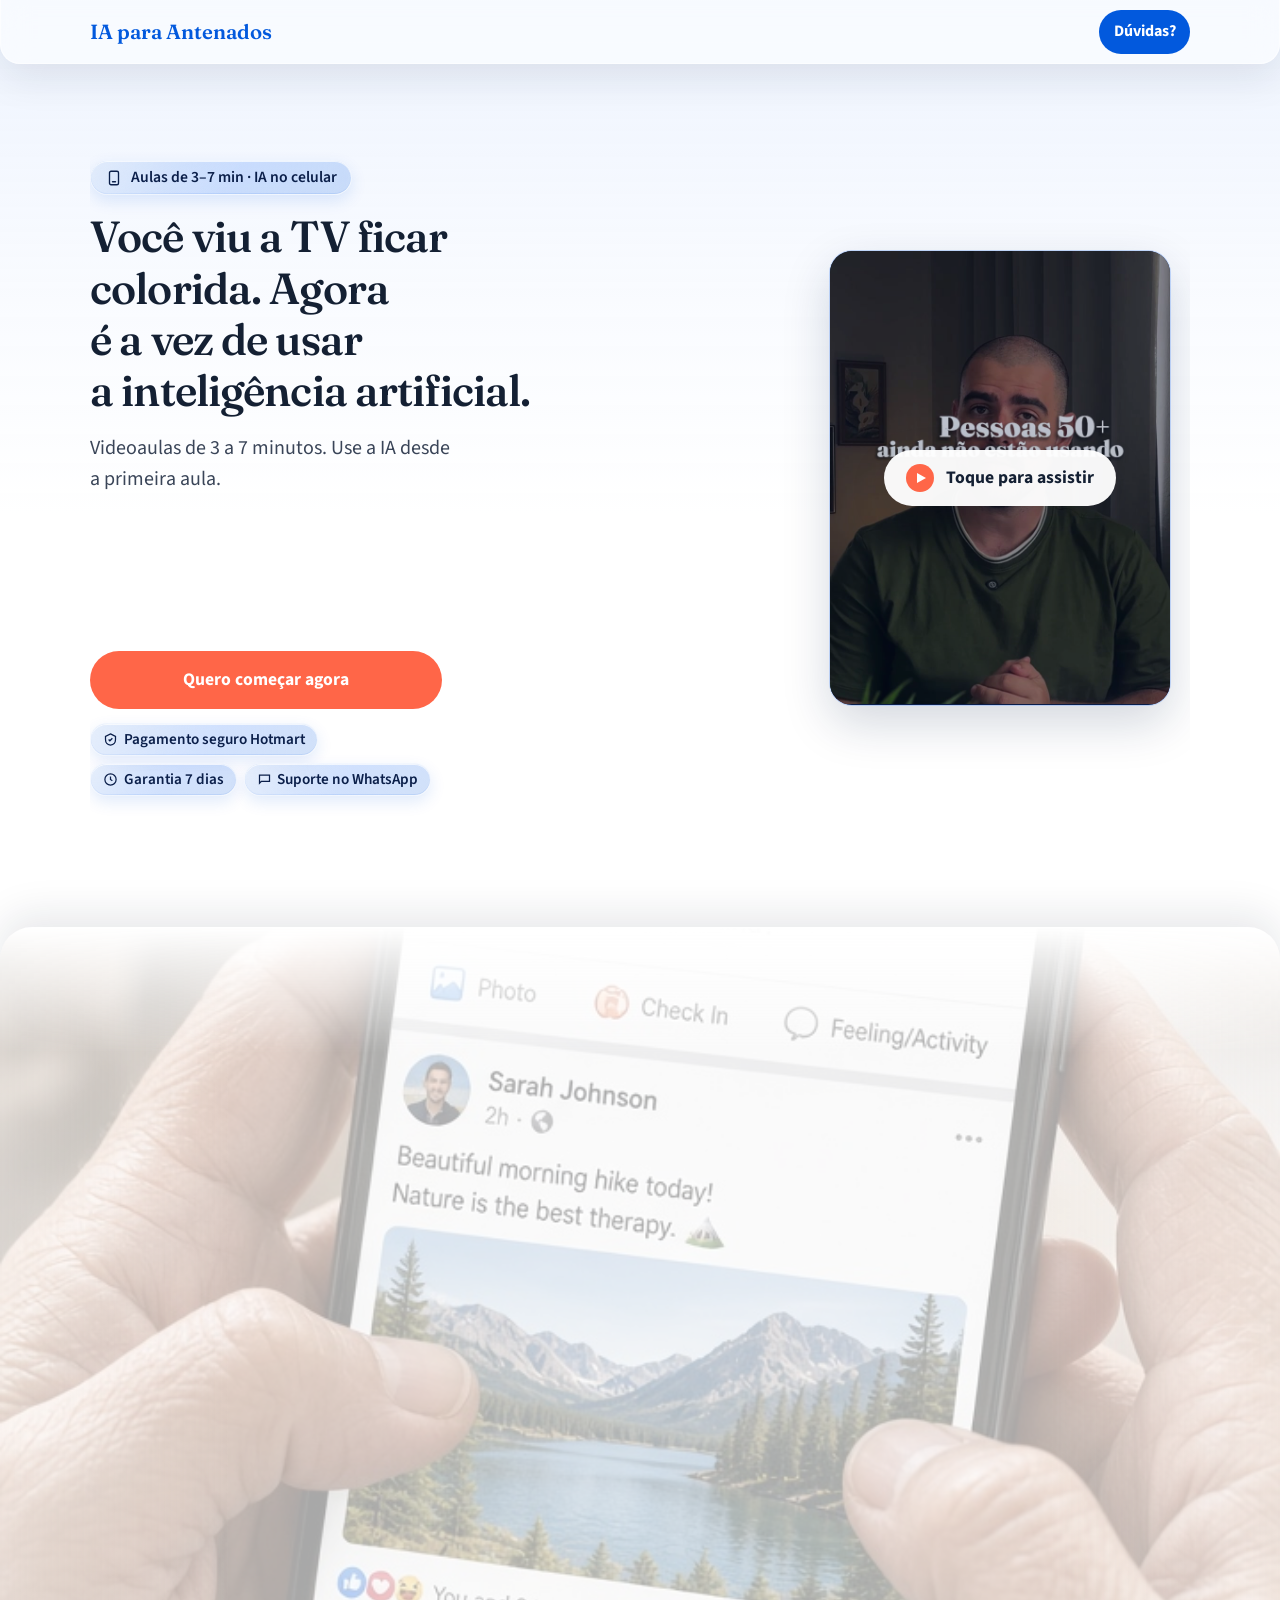
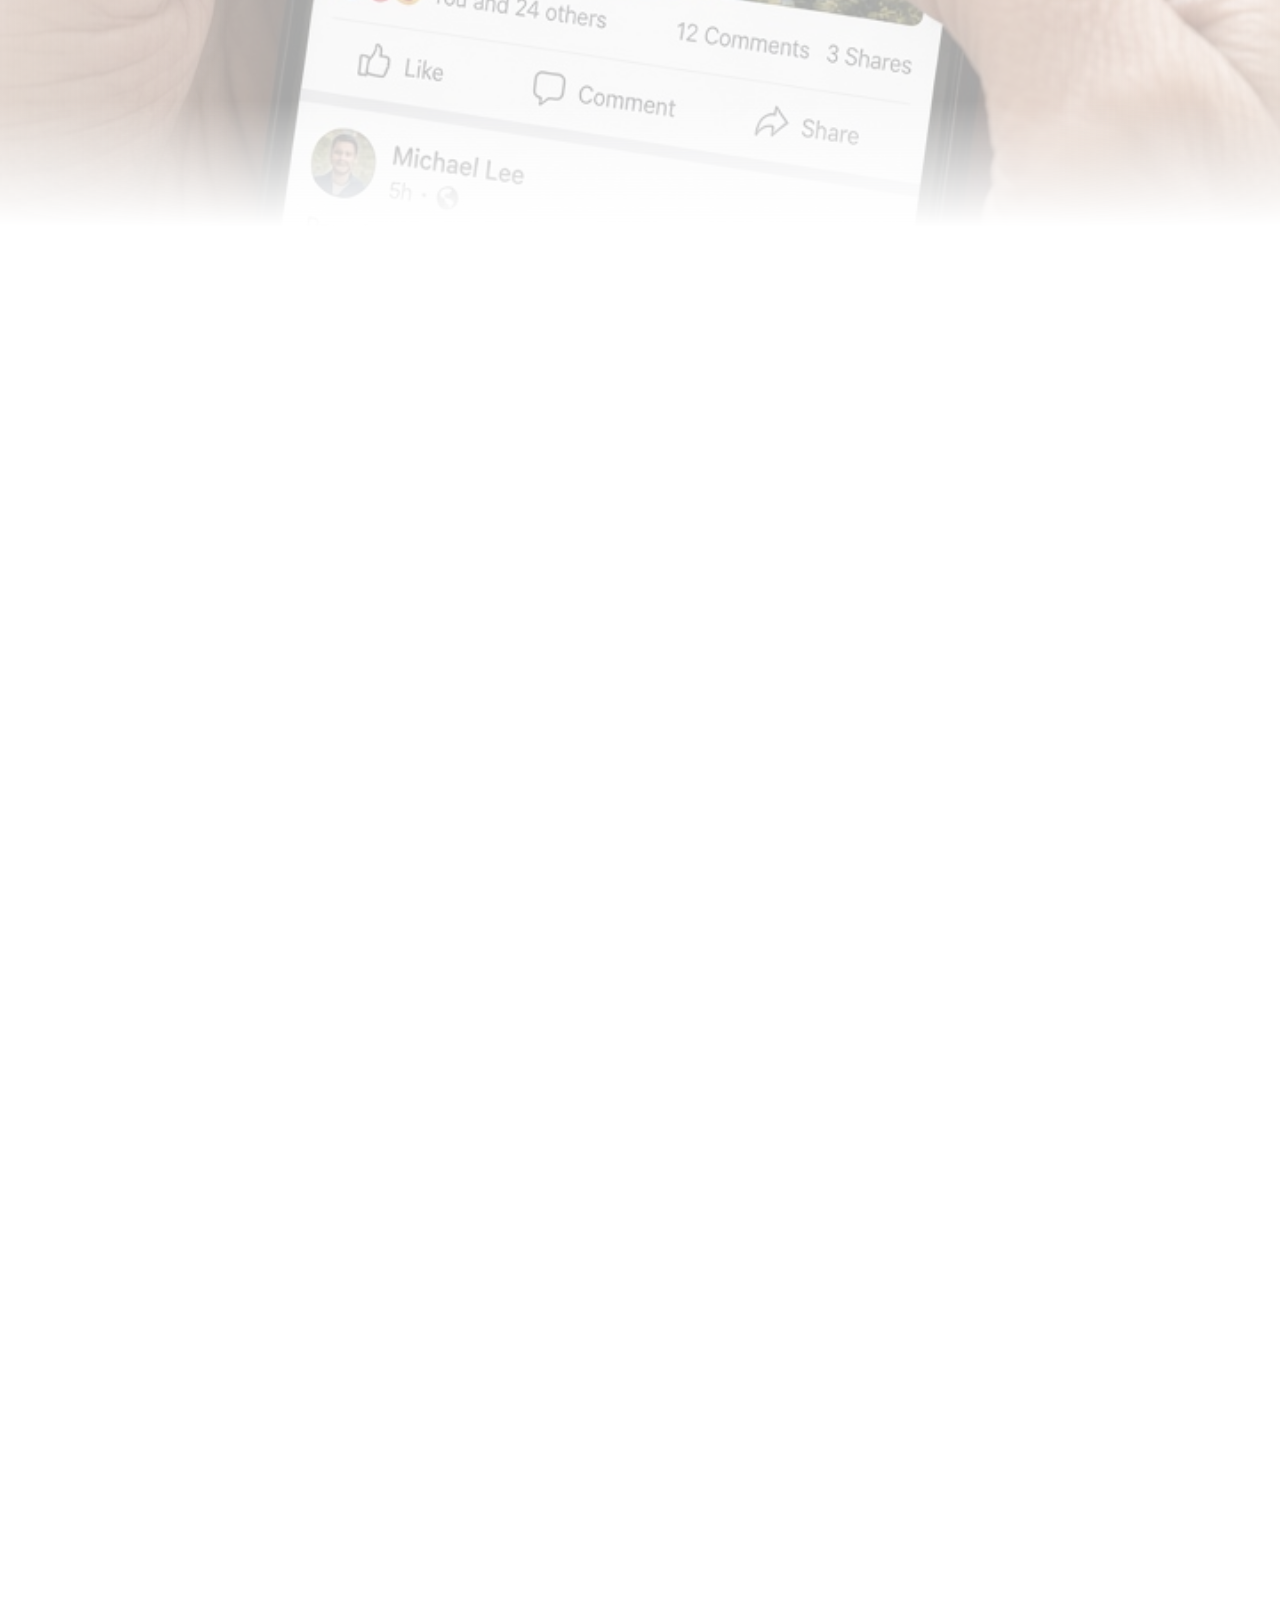
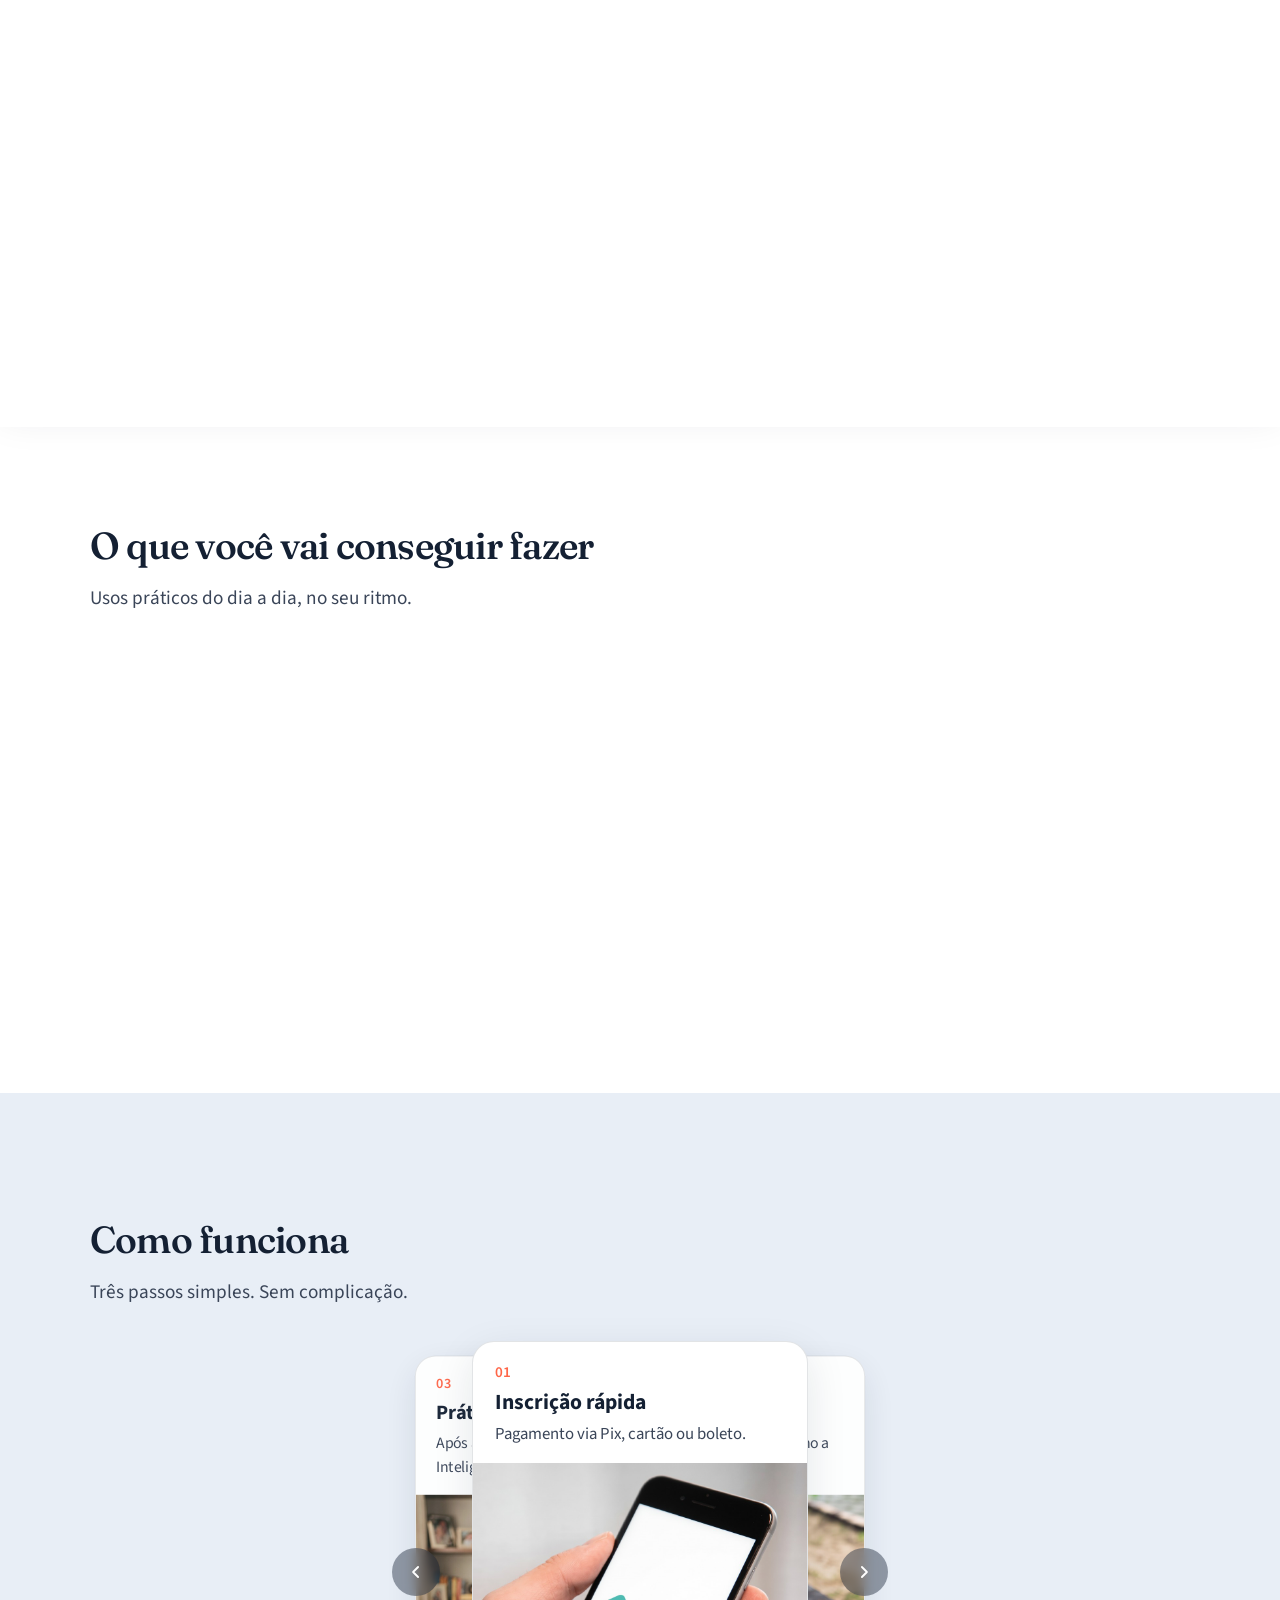
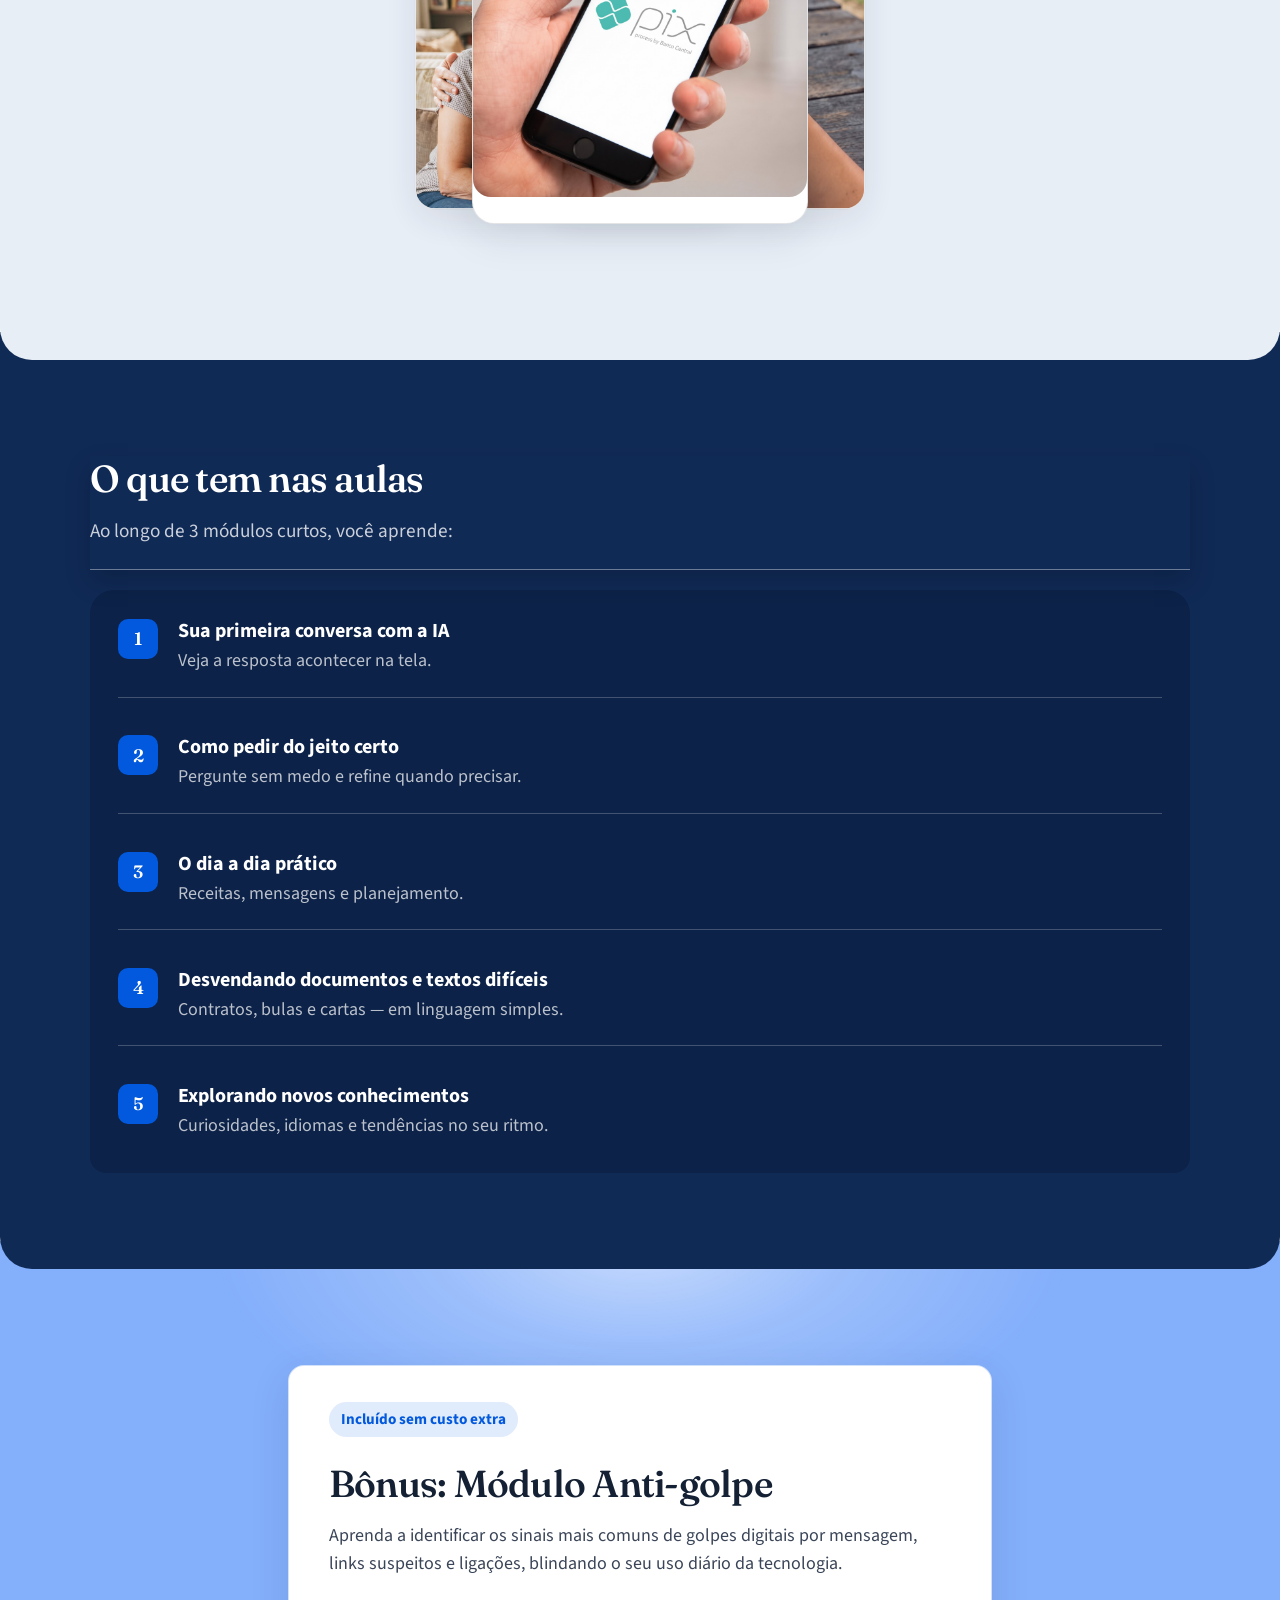
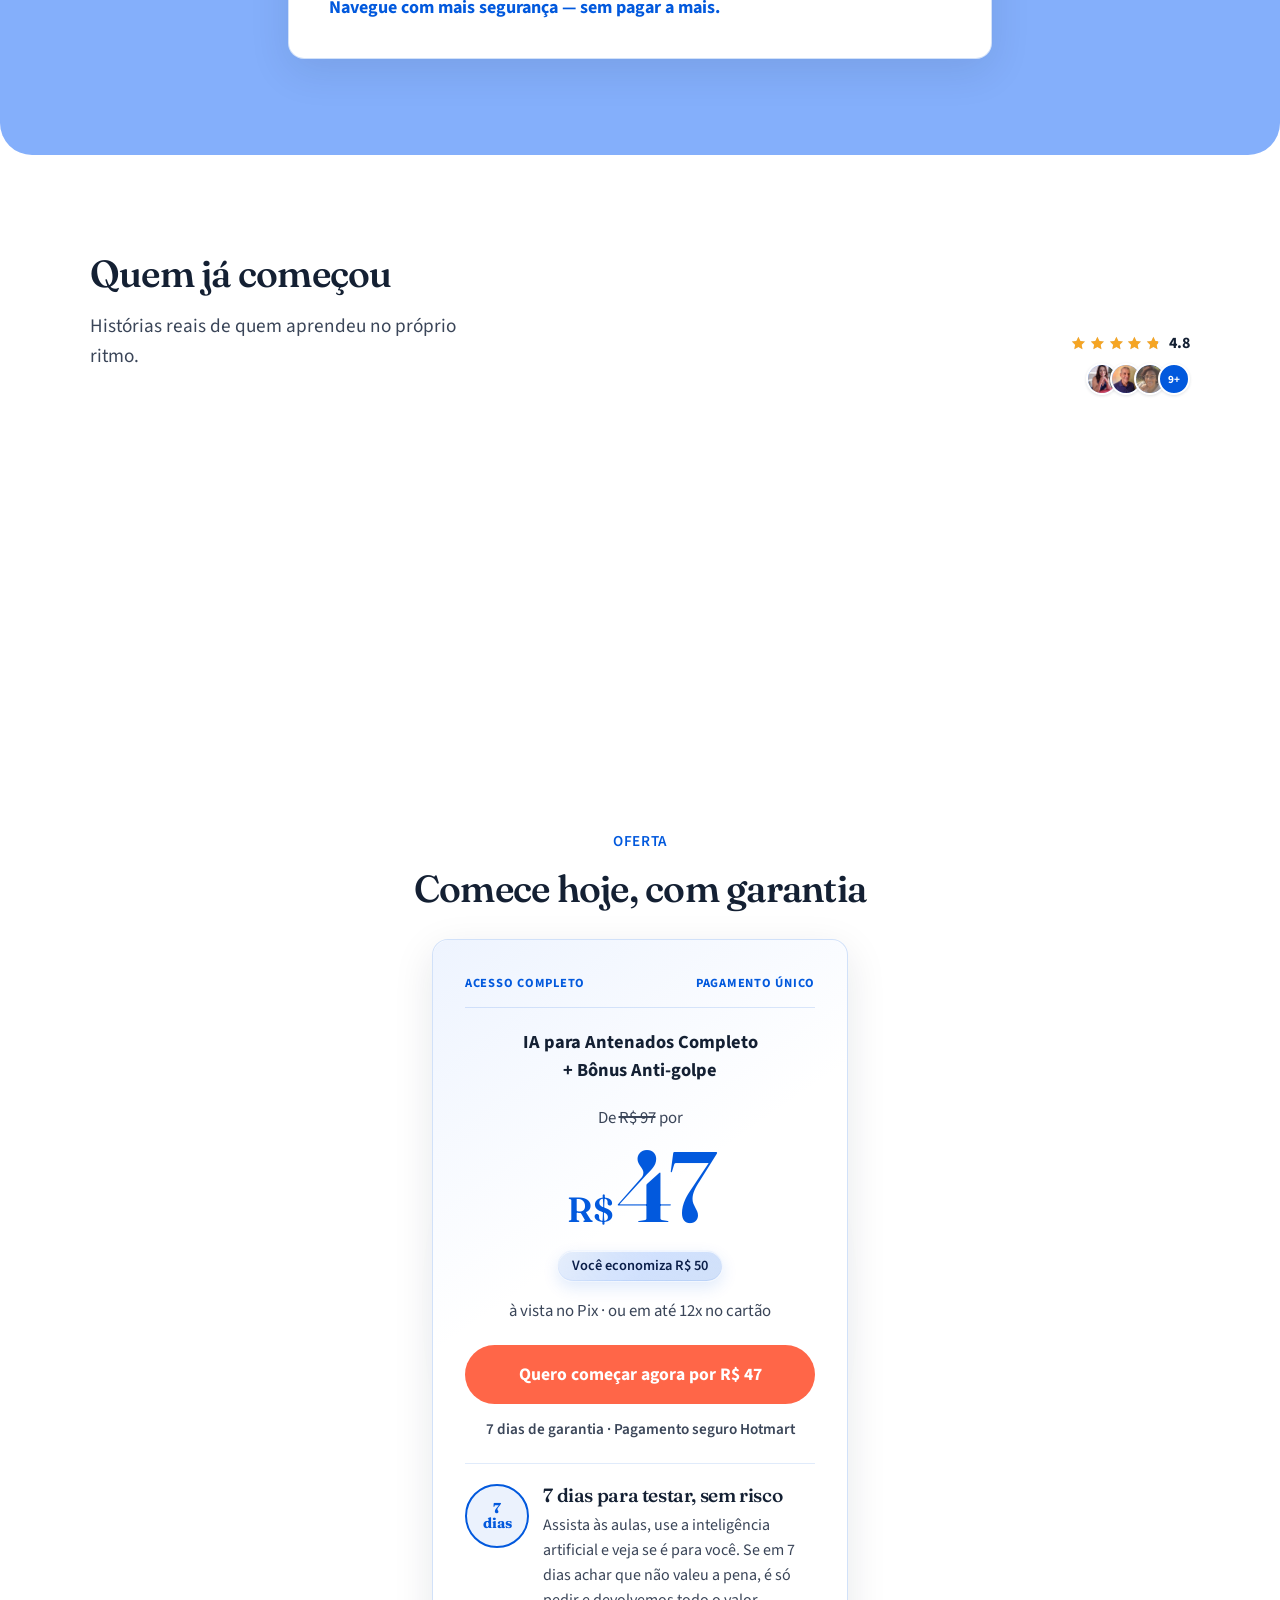
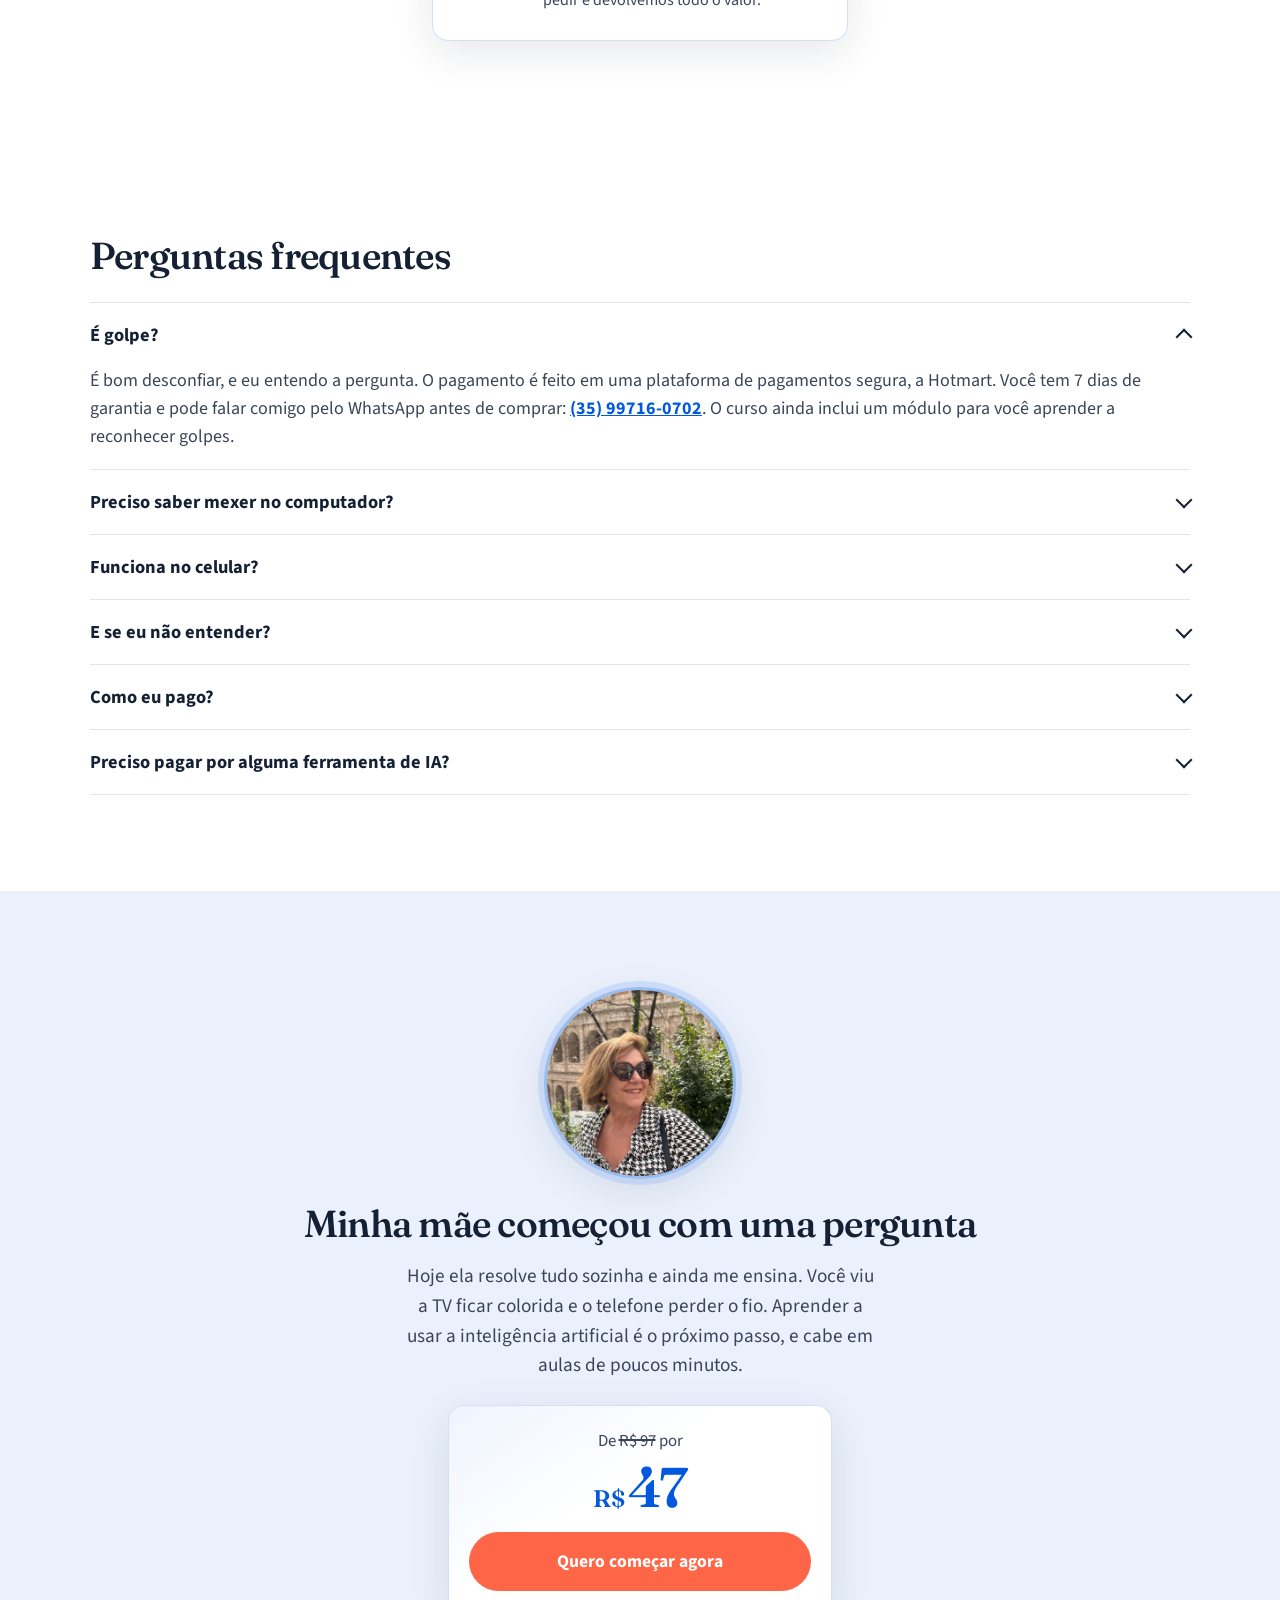
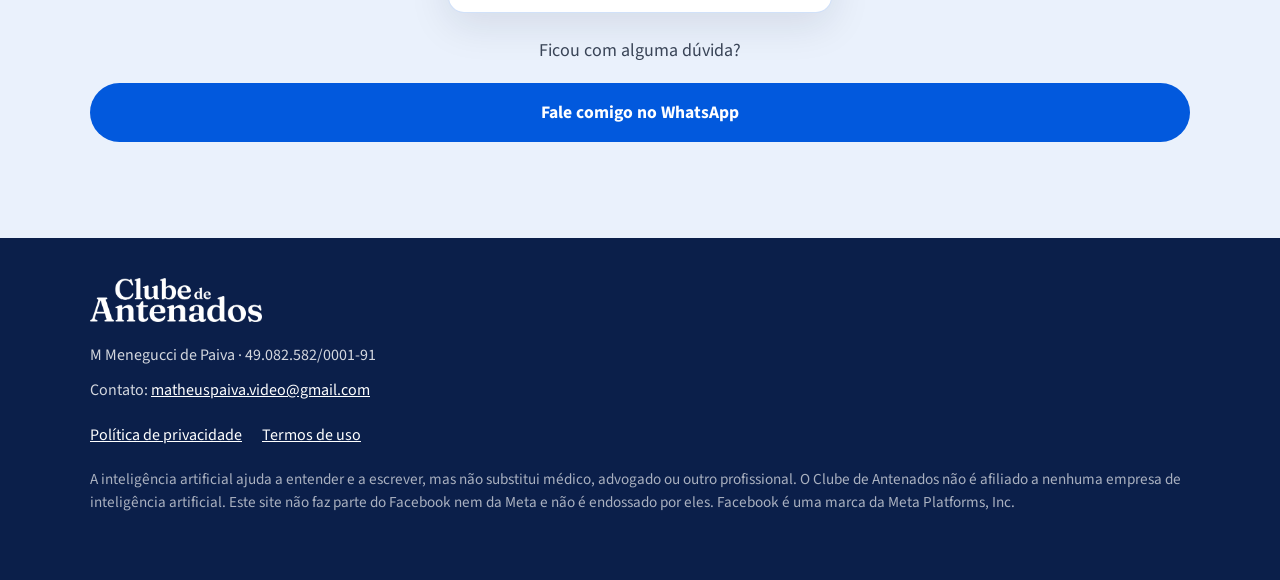
==== commit fbaaee57: "Troca a VSL para o vídeo nativo, com capa 3:4 e play com som." ====
--- a/index.html
+++ b/index.html
@@ -66,7 +66,12 @@
             </div>
 
             <div class="hero__media" id="vsl">
-              <div class="hero__poster-fallback" id="vsl-fallback" aria-hidden="true"></div>
+              <video
+                id="vsl-player"
+                class="hero__video"
+                playsinline
+                preload="metadata"
+              ></video>
               <button type="button" class="vsl-play" id="vsl-play" aria-label="Toque para assistir o vídeo">
                 <span class="vsl-play__btn">
                   <span class="vsl-play__icon" aria-hidden="true">
--- a/css/styles.css
+++ b/css/styles.css
@@ -358,9 +358,8 @@
 
 .hero__media {
   position: relative;
-  width: auto;
-  max-width: min(100% - 2rem, 285px);
-  height: min(46vh, 380px);
+  width: min(100% - 2rem, 285px);
+  height: auto;
   margin: 0 auto 1.2rem;
   aspect-ratio: 3 / 4;
   background: #0b1f4a;
@@ -453,6 +452,7 @@
   border: 0;
   display: block;
   object-fit: cover;
+  background: #0b1f4a;
 }
 
 .hero__poster {
@@ -472,6 +472,7 @@
 .vsl-play {
   position: absolute;
   inset: 0;
+  z-index: 2;
   display: grid;
   place-items: center;
   background: rgba(11, 31, 74, 0.28);
@@ -516,6 +517,7 @@
   margin-left: 2px;
   fill: #fff;
 }
+
 
 @keyframes fadeUp {
   from {
@@ -1877,8 +1879,7 @@
   }
 
   .hero__media {
-    height: min(52vh, 420px);
-    max-width: 320px;
+    width: min(100% - 2rem, 320px);
     margin-bottom: 1.5rem;
   }
 
@@ -1989,9 +1990,7 @@
   .hero__media {
     grid-area: media;
     margin: 0;
-    max-width: 340px;
-    width: 100%;
-    height: min(58vh, 460px);
+    width: min(100%, 340px);
   }
 
   .hero__actions {
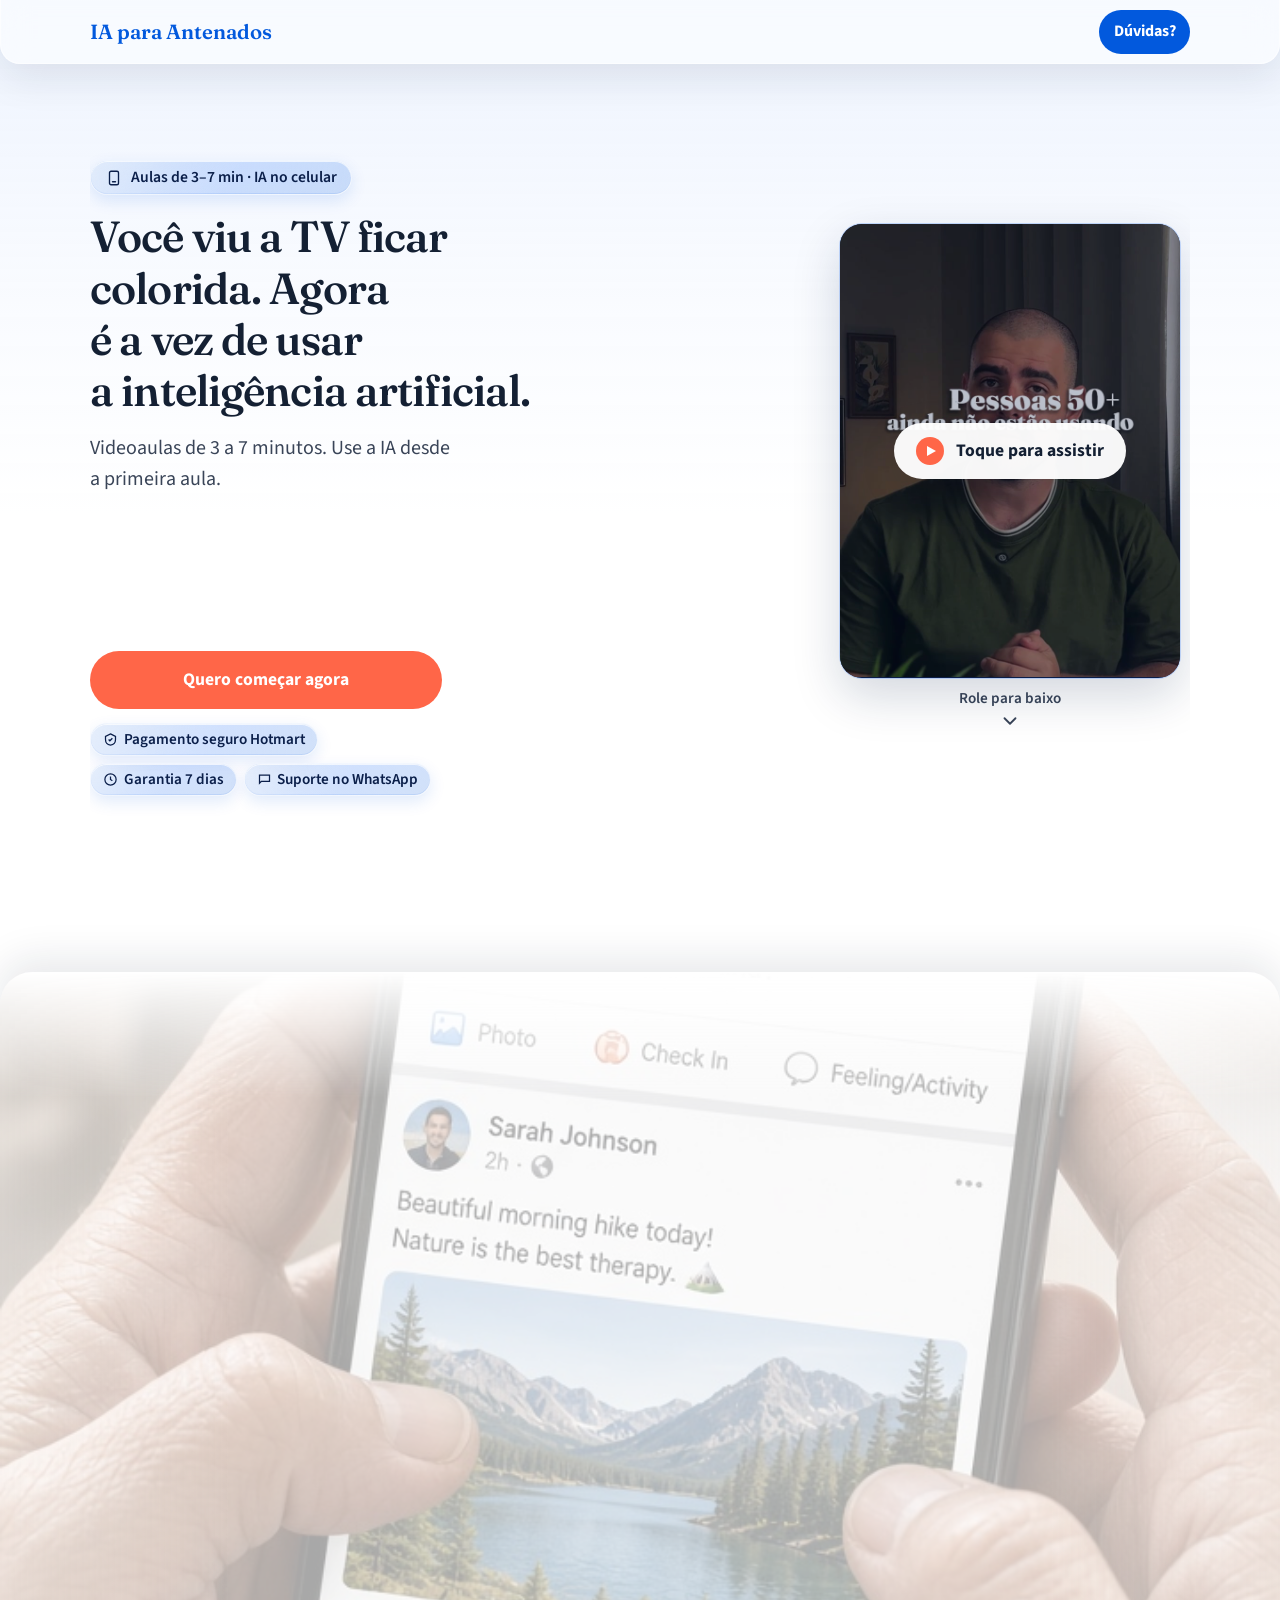
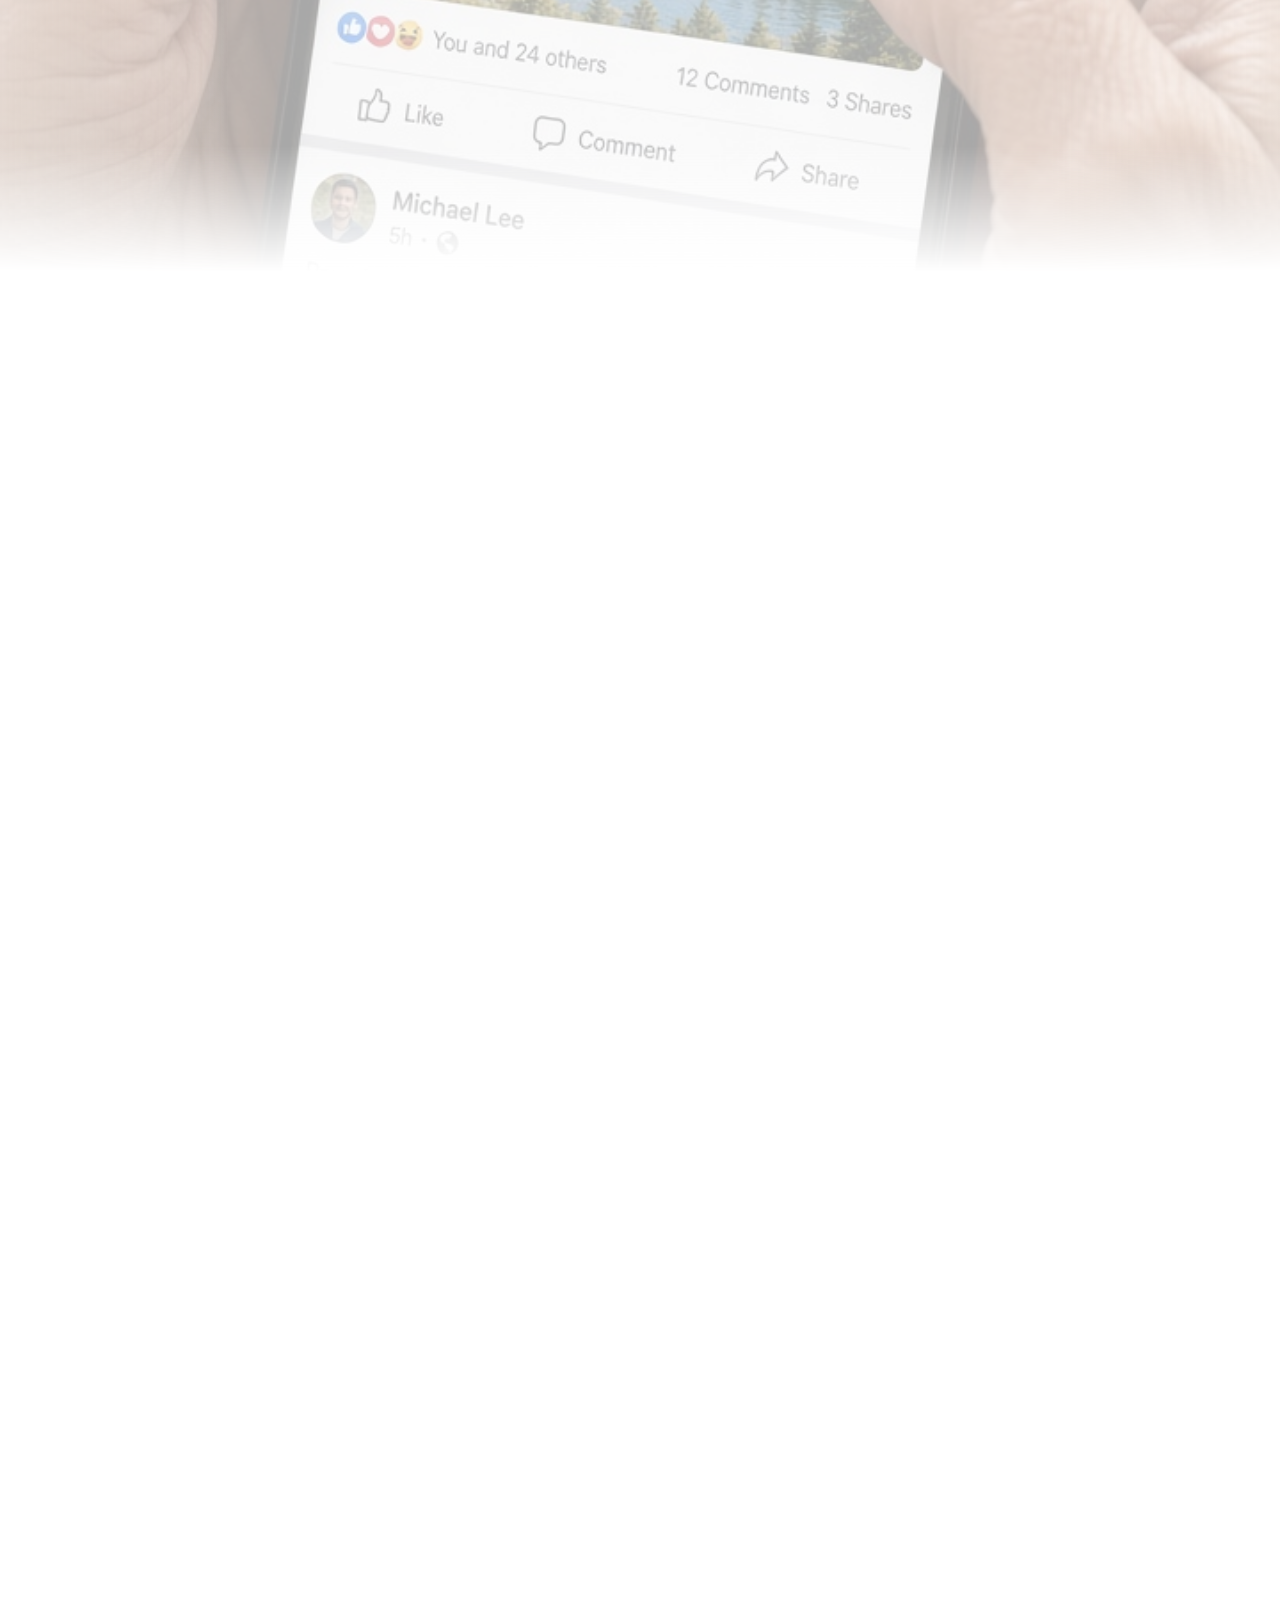
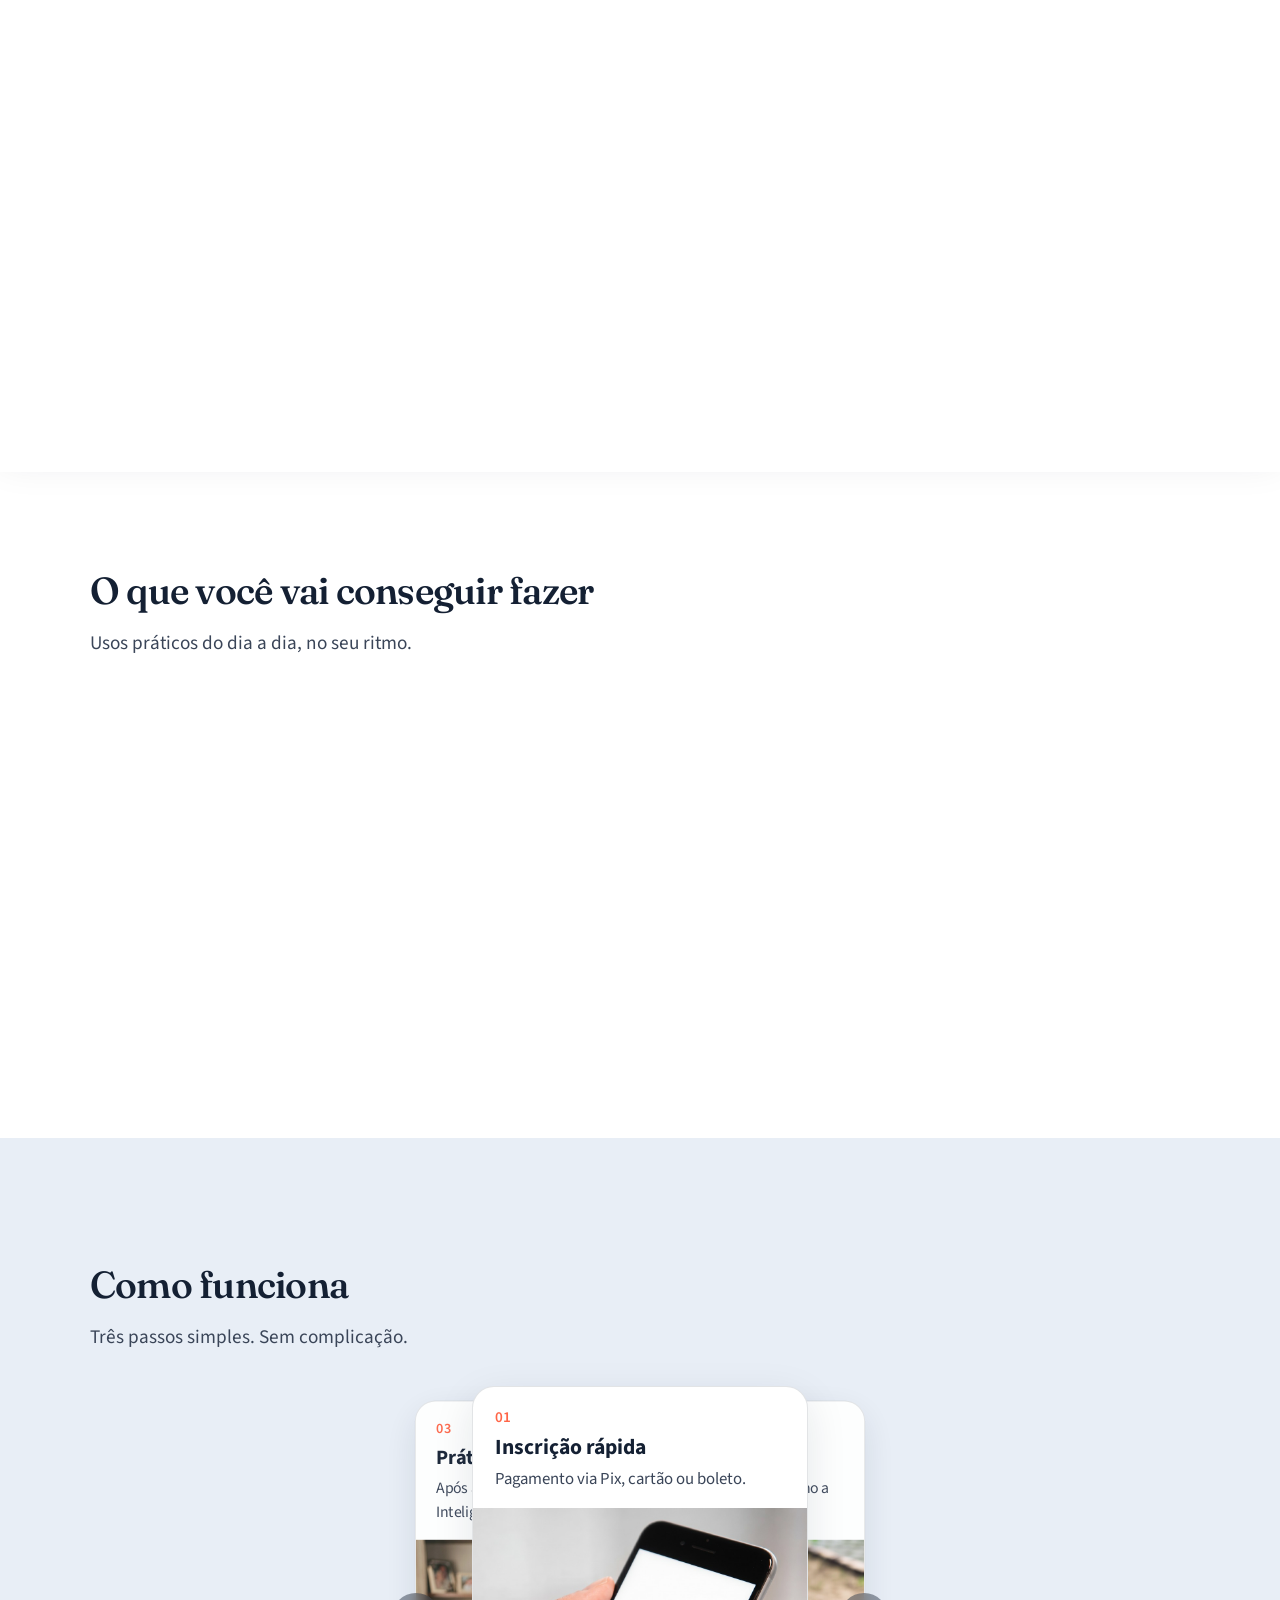
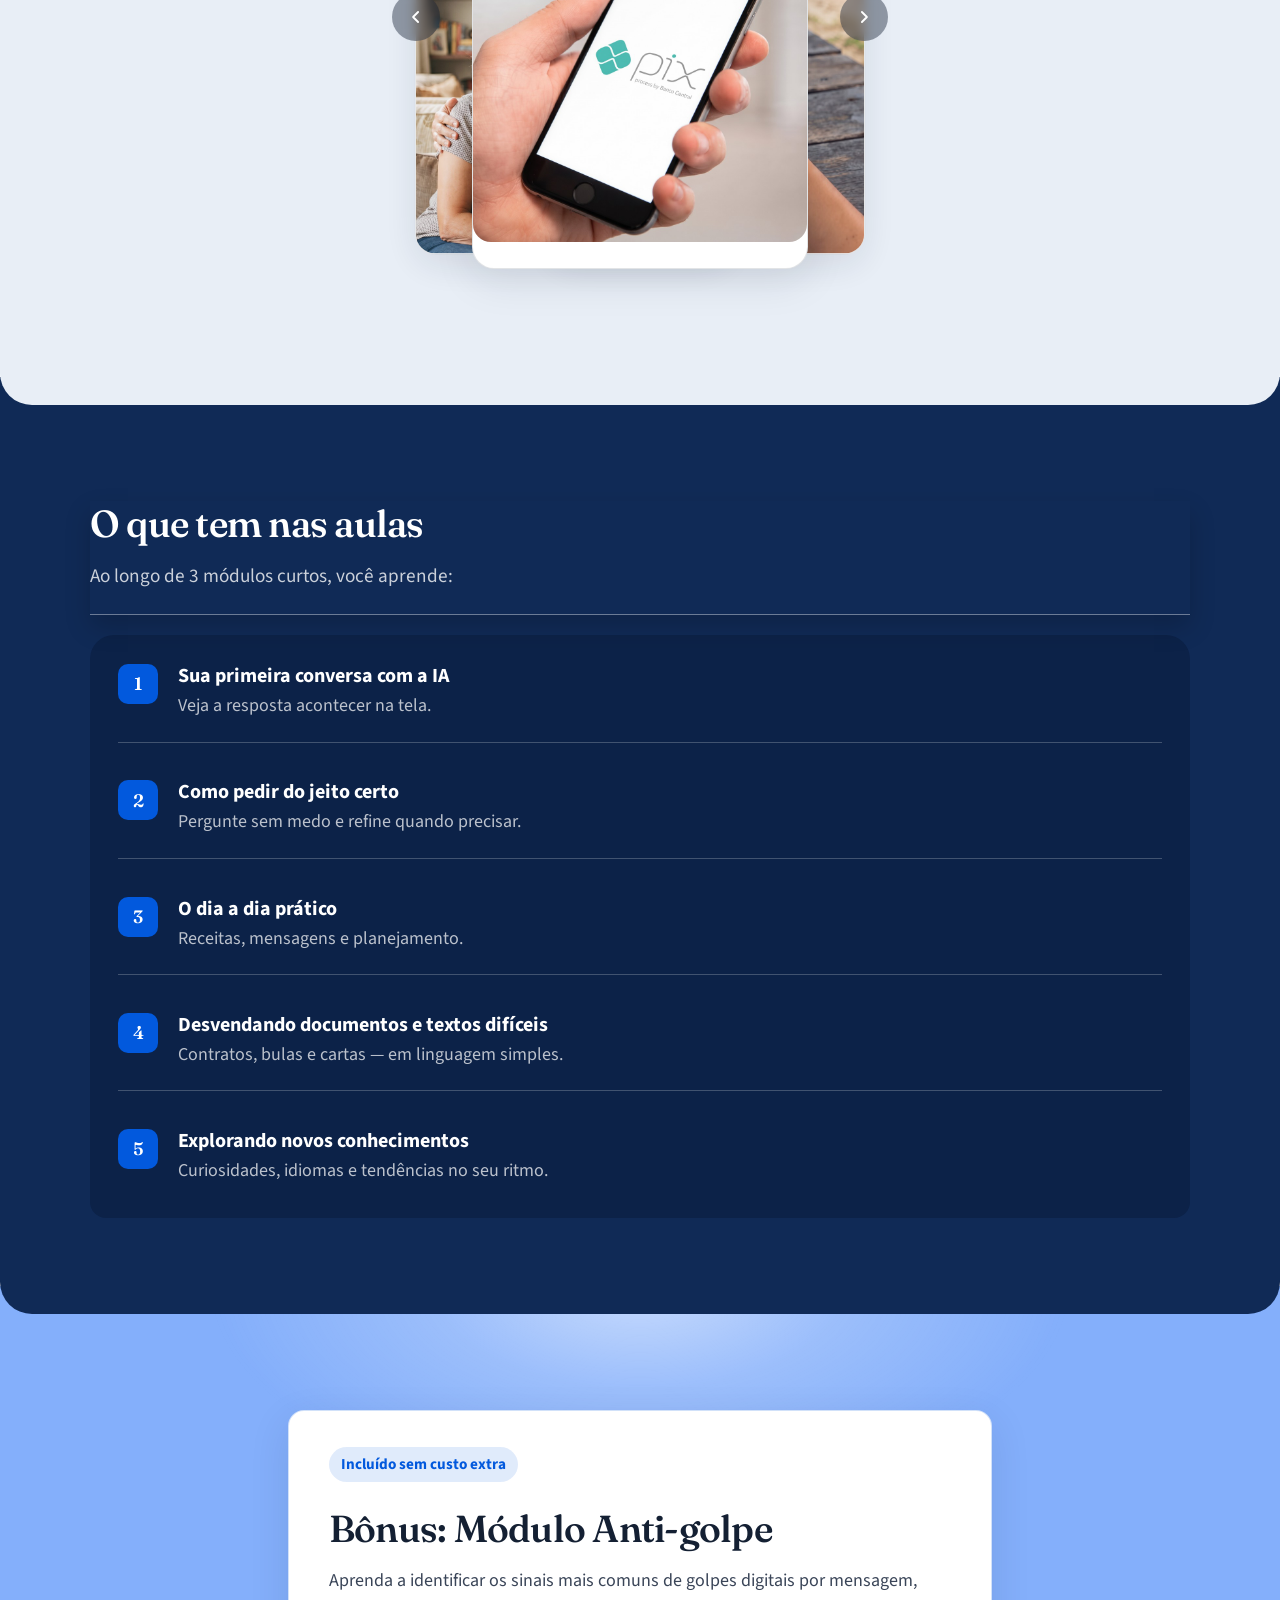
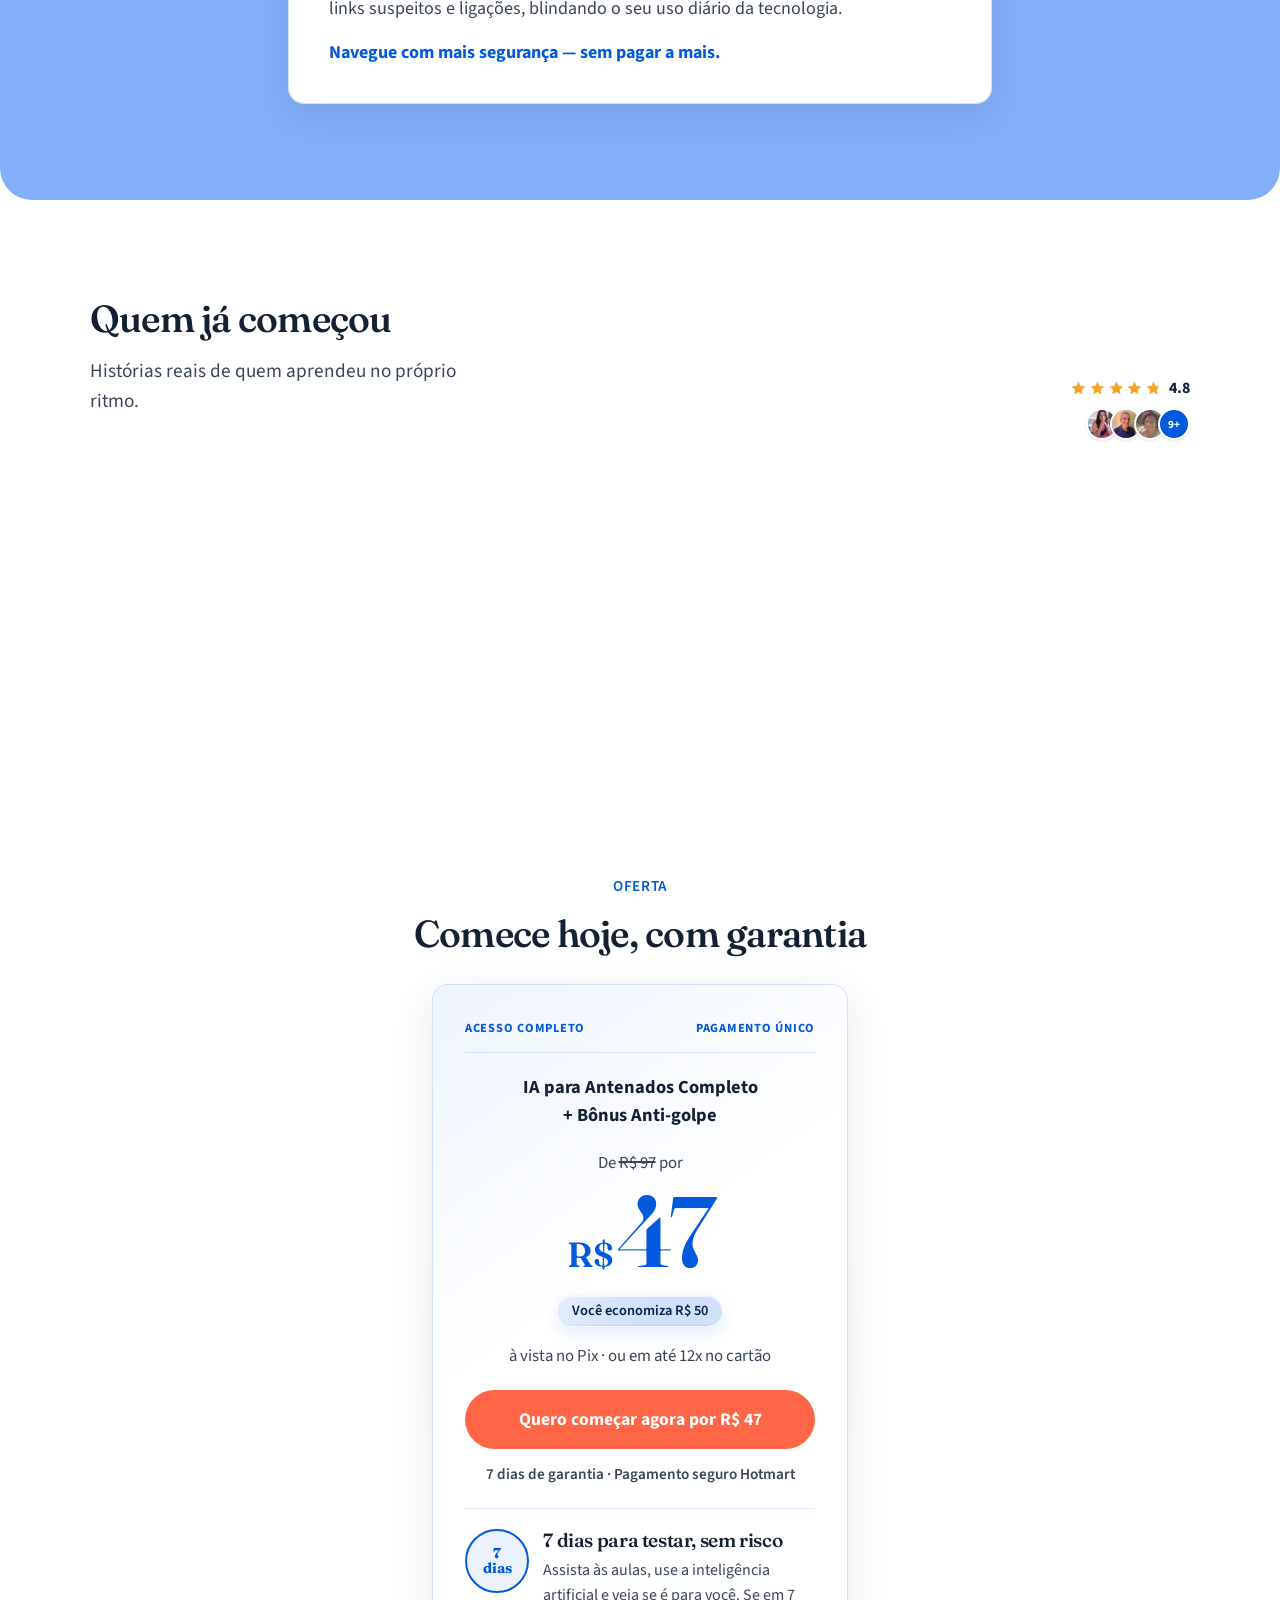
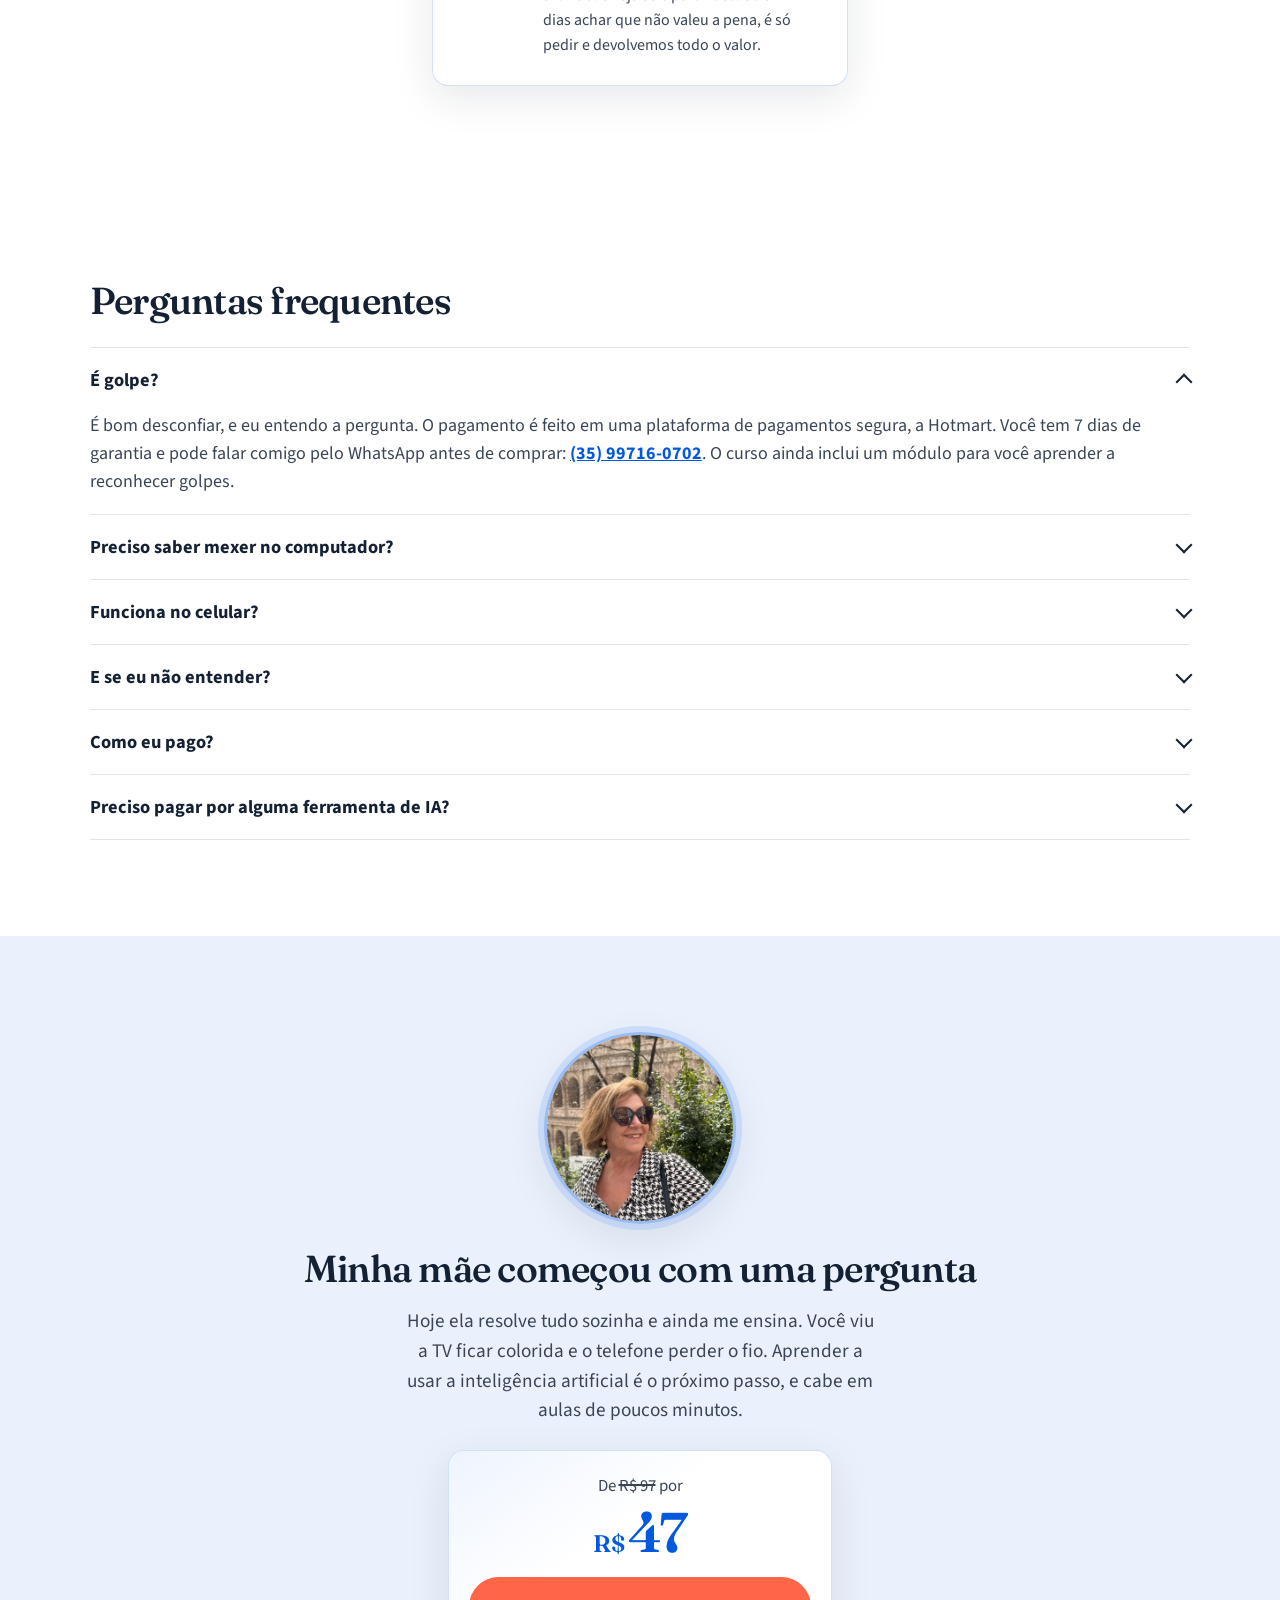
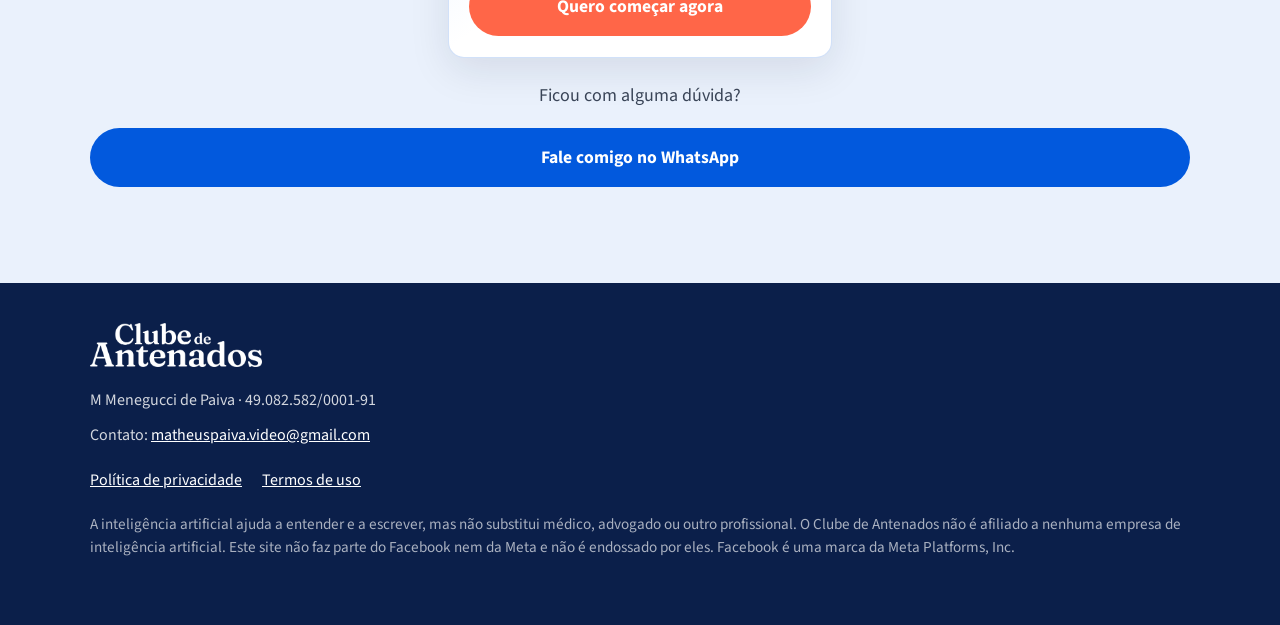
==== commit e5fbf431: "O CTA do hero ancora no preco, com aviso para rolar e mais folga antes da story cobrir os chips. Co-" ====
--- a/index.html
+++ b/index.html
@@ -65,6 +65,7 @@
               </p>
             </div>
 
+            <div class="hero__stage">
             <div class="hero__media" id="vsl">
               <video
                 id="vsl-player"
@@ -83,9 +84,16 @@
                 </span>
               </button>
             </div>
+              <a class="hero__scroll" href="#historia">
+                <span>Role para baixo</span>
+                <svg viewBox="0 0 24 24" aria-hidden="true">
+                  <path d="M6 9l6 6 6-6" />
+                </svg>
+              </a>
+            </div>
 
             <div class="hero__actions">
-              <a class="btn btn--cta btn--block js-checkout" href="#oferta">
+              <a class="btn btn--cta btn--block" href="#oferta">
                 Quero começar agora
               </a>
               <ul class="hero__trust" aria-label="Sinais de confiança">
--- a/css/styles.css
+++ b/css/styles.css
@@ -356,11 +356,18 @@
   animation: fadeUp 0.7s ease 0.16s forwards;
 }
 
+.hero__stage {
+  display: flex;
+  flex-direction: column;
+  align-items: center;
+  width: 100%;
+}
+
 .hero__media {
   position: relative;
   width: min(100% - 2rem, 285px);
   height: auto;
-  margin: 0 auto 1.2rem;
+  margin: 0 auto 0.5rem;
   aspect-ratio: 3 / 4;
   background: #0b1f4a;
   border-radius: 22px;
@@ -445,6 +452,41 @@
   flex-shrink: 0;
 }
 
+.hero__scroll {
+  display: inline-flex;
+  flex-direction: column;
+  align-items: center;
+  align-self: center;
+  gap: 0.15rem;
+  margin: 0.15rem 0 1.1rem;
+  color: var(--ink-muted);
+  font-size: 0.95rem;
+  font-weight: 600;
+  line-height: 1.2;
+  text-decoration: none;
+}
+
+.hero__scroll svg {
+  width: 22px;
+  height: 22px;
+  stroke: currentColor;
+  fill: none;
+  stroke-width: 2;
+  stroke-linecap: round;
+  stroke-linejoin: round;
+  animation: heroScrollHint 1.6s ease-in-out infinite;
+}
+
+@keyframes heroScrollHint {
+  0%,
+  100% {
+    transform: translateY(0);
+  }
+  50% {
+    transform: translateY(5px);
+  }
+}
+
 .hero__media iframe,
 .hero__media video {
   width: 100%;
@@ -533,7 +575,7 @@
 /* Hero pin — sticky stage under story overlay */
 .hero-pin {
   position: relative;
-  height: calc(200vh + 3vh); /* folga antes da story cruzar a dobra */
+  height: calc(200vh + 8vh); /* folga antes da story cruzar a dobra */
 }
 
 .hero-pin__sticky {
@@ -1880,7 +1922,7 @@
 
   .hero__media {
     width: min(100% - 2rem, 320px);
-    margin-bottom: 1.5rem;
+    margin-bottom: 0.55rem;
   }
 
   .hero__actions {
@@ -1987,9 +2029,16 @@
     font-size: 1.25rem;
   }
 
+  .hero__stage {
+    grid-area: media;
+    width: auto;
+    align-self: center;
+    justify-self: center;
+  }
+
   .hero__media {
-    grid-area: media;
-    margin: 0;
+    grid-area: auto;
+    margin: 0 0 0.55rem;
     width: min(100%, 340px);
   }
 
@@ -2003,6 +2052,11 @@
 
   .hero__trust {
     justify-content: flex-start;
+  }
+
+  .hero__scroll {
+    align-self: center;
+    margin-bottom: 0;
   }
 
   .hero__chip {
@@ -2226,9 +2280,14 @@
   .hero__lede,
   .hero__media,
   .hero__actions,
-  .hero__trust {
+  .hero__trust,
+  .hero__scroll {
     animation: none;
     opacity: 1;
+  }
+
+  .hero__scroll svg {
+    animation: none;
   }
 
   .outcome,
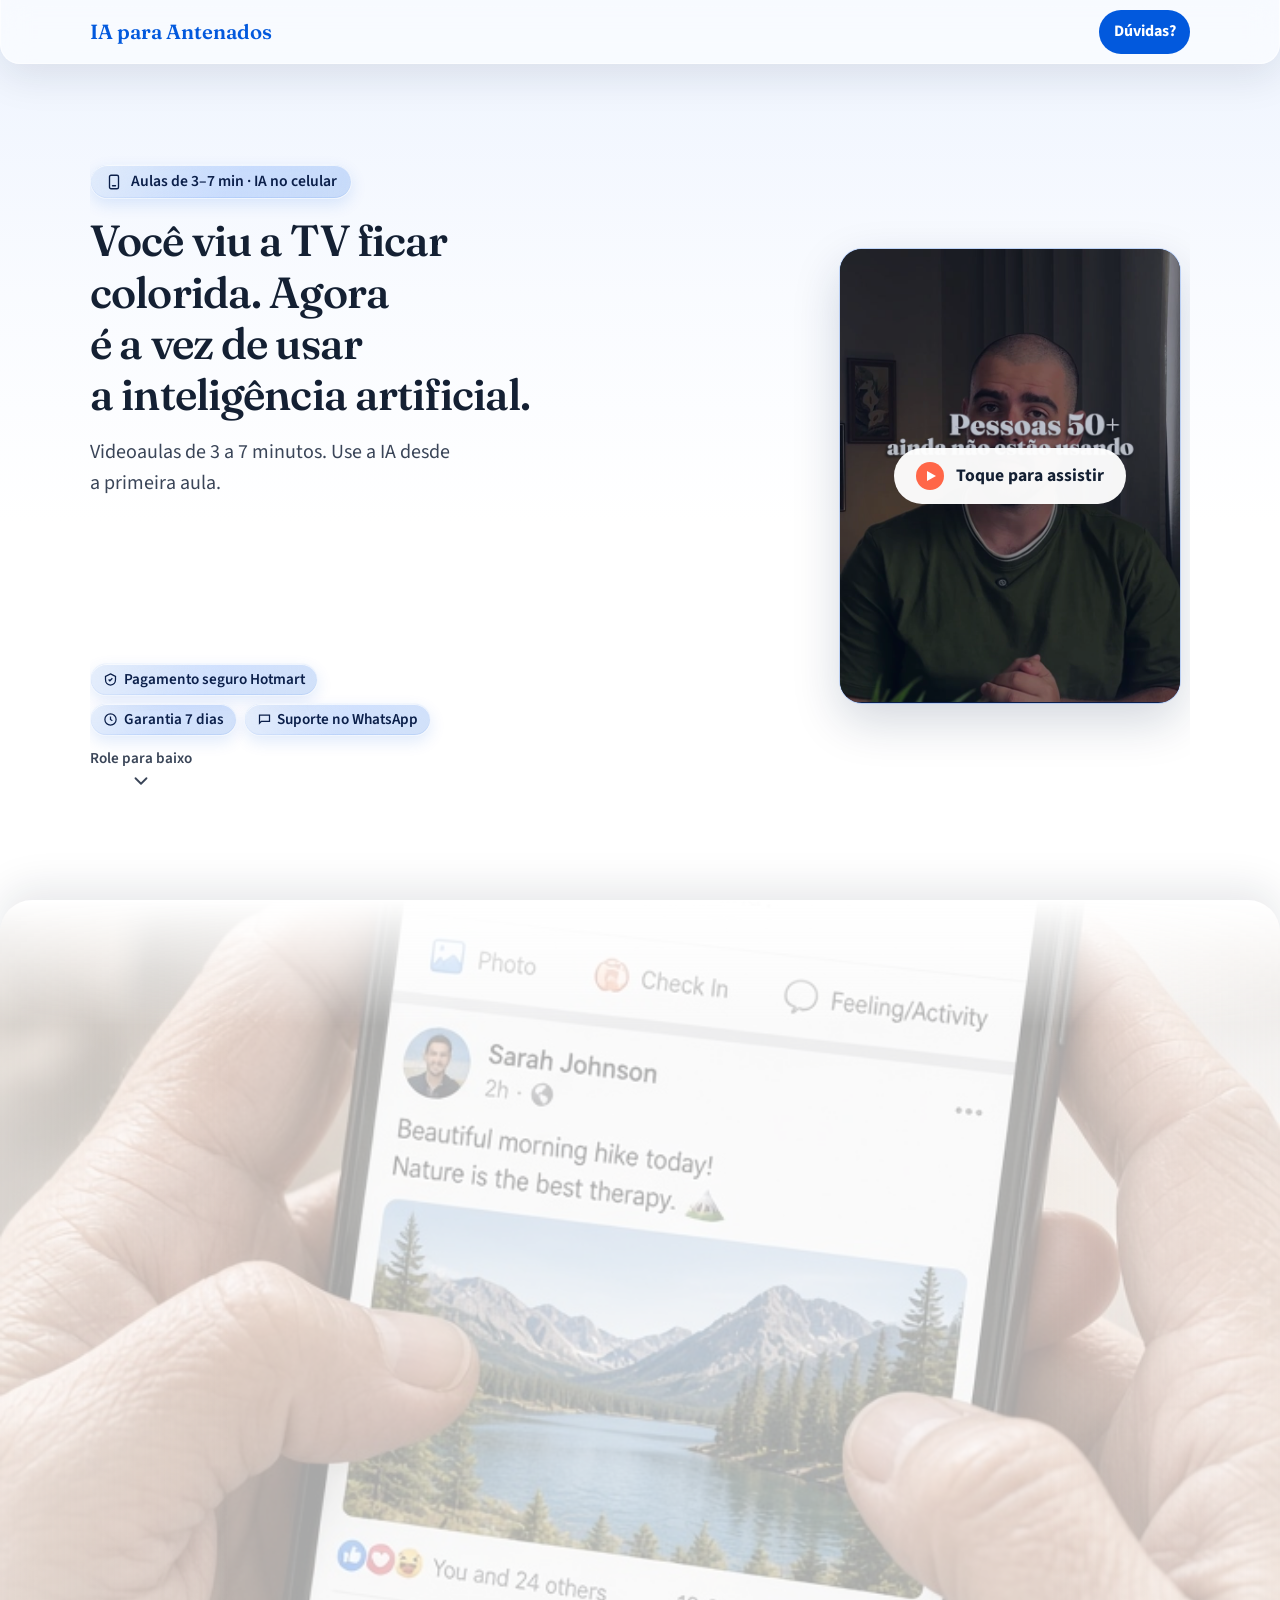
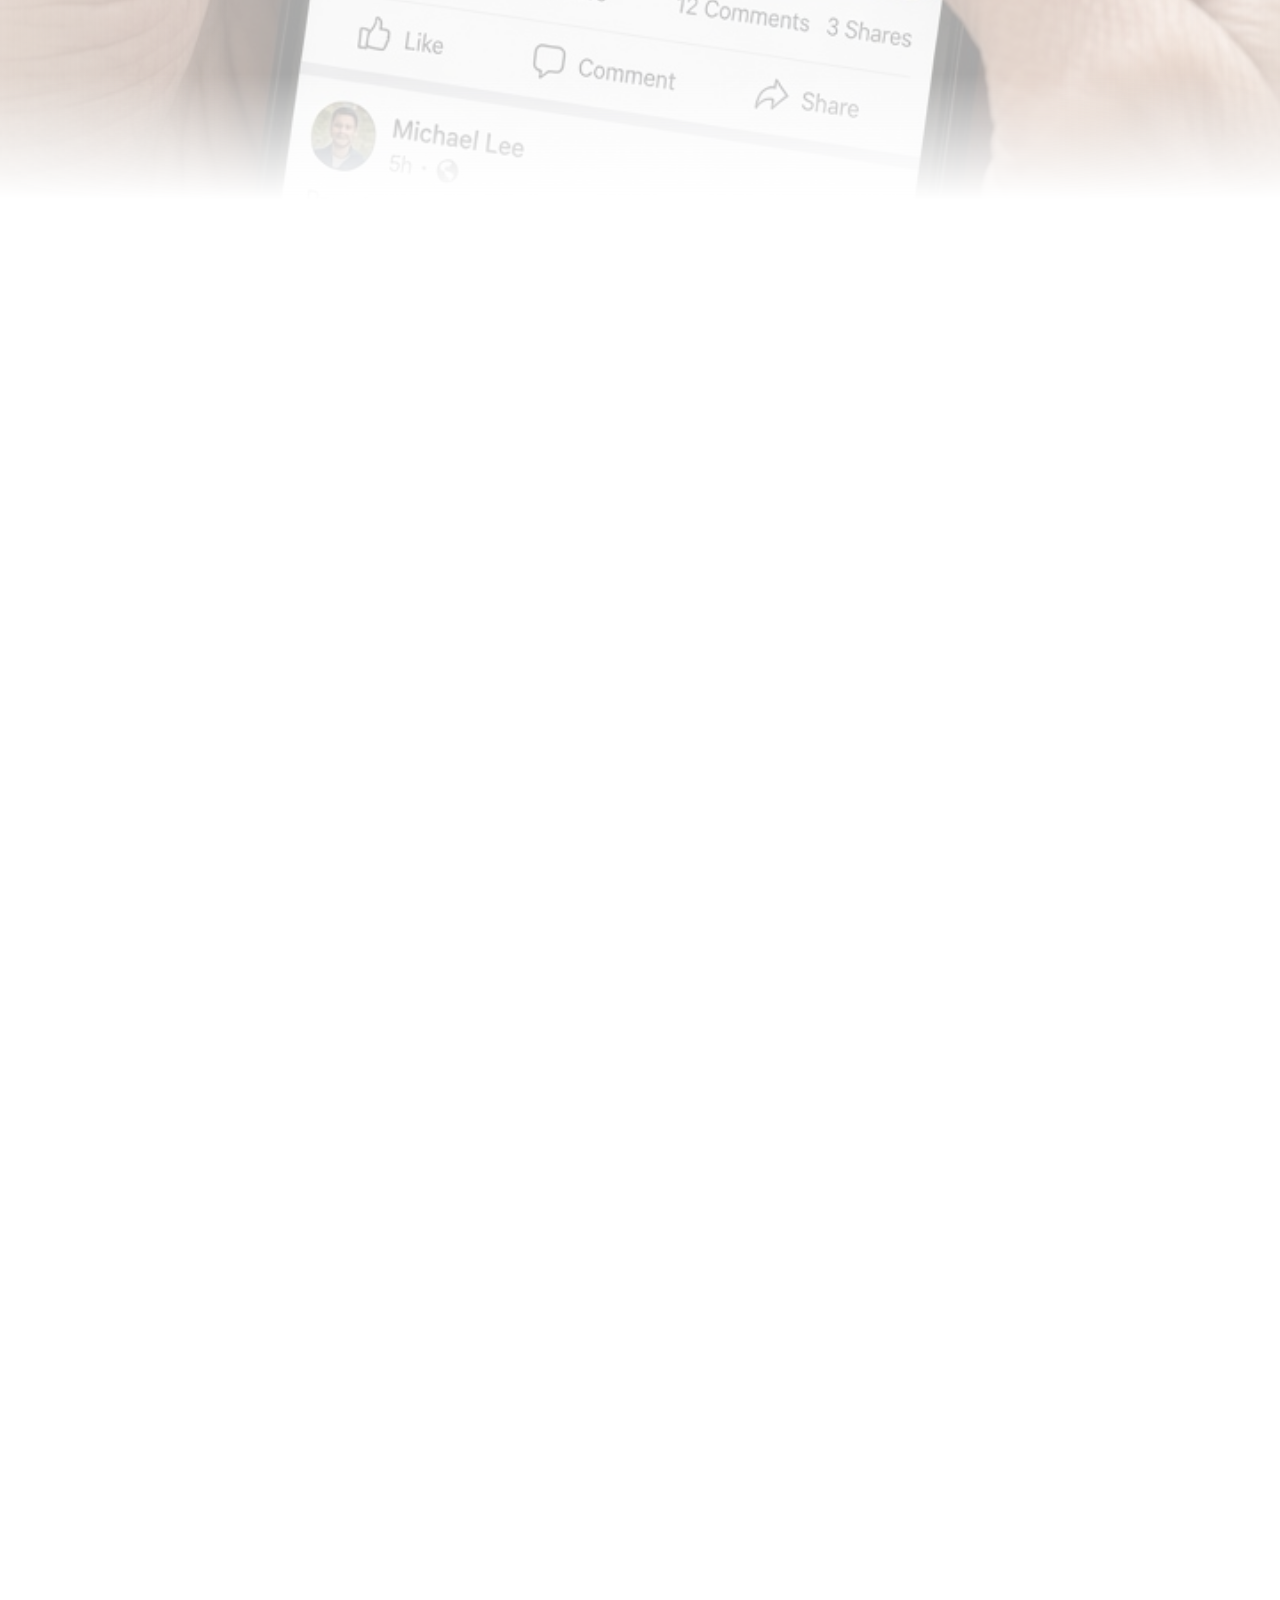
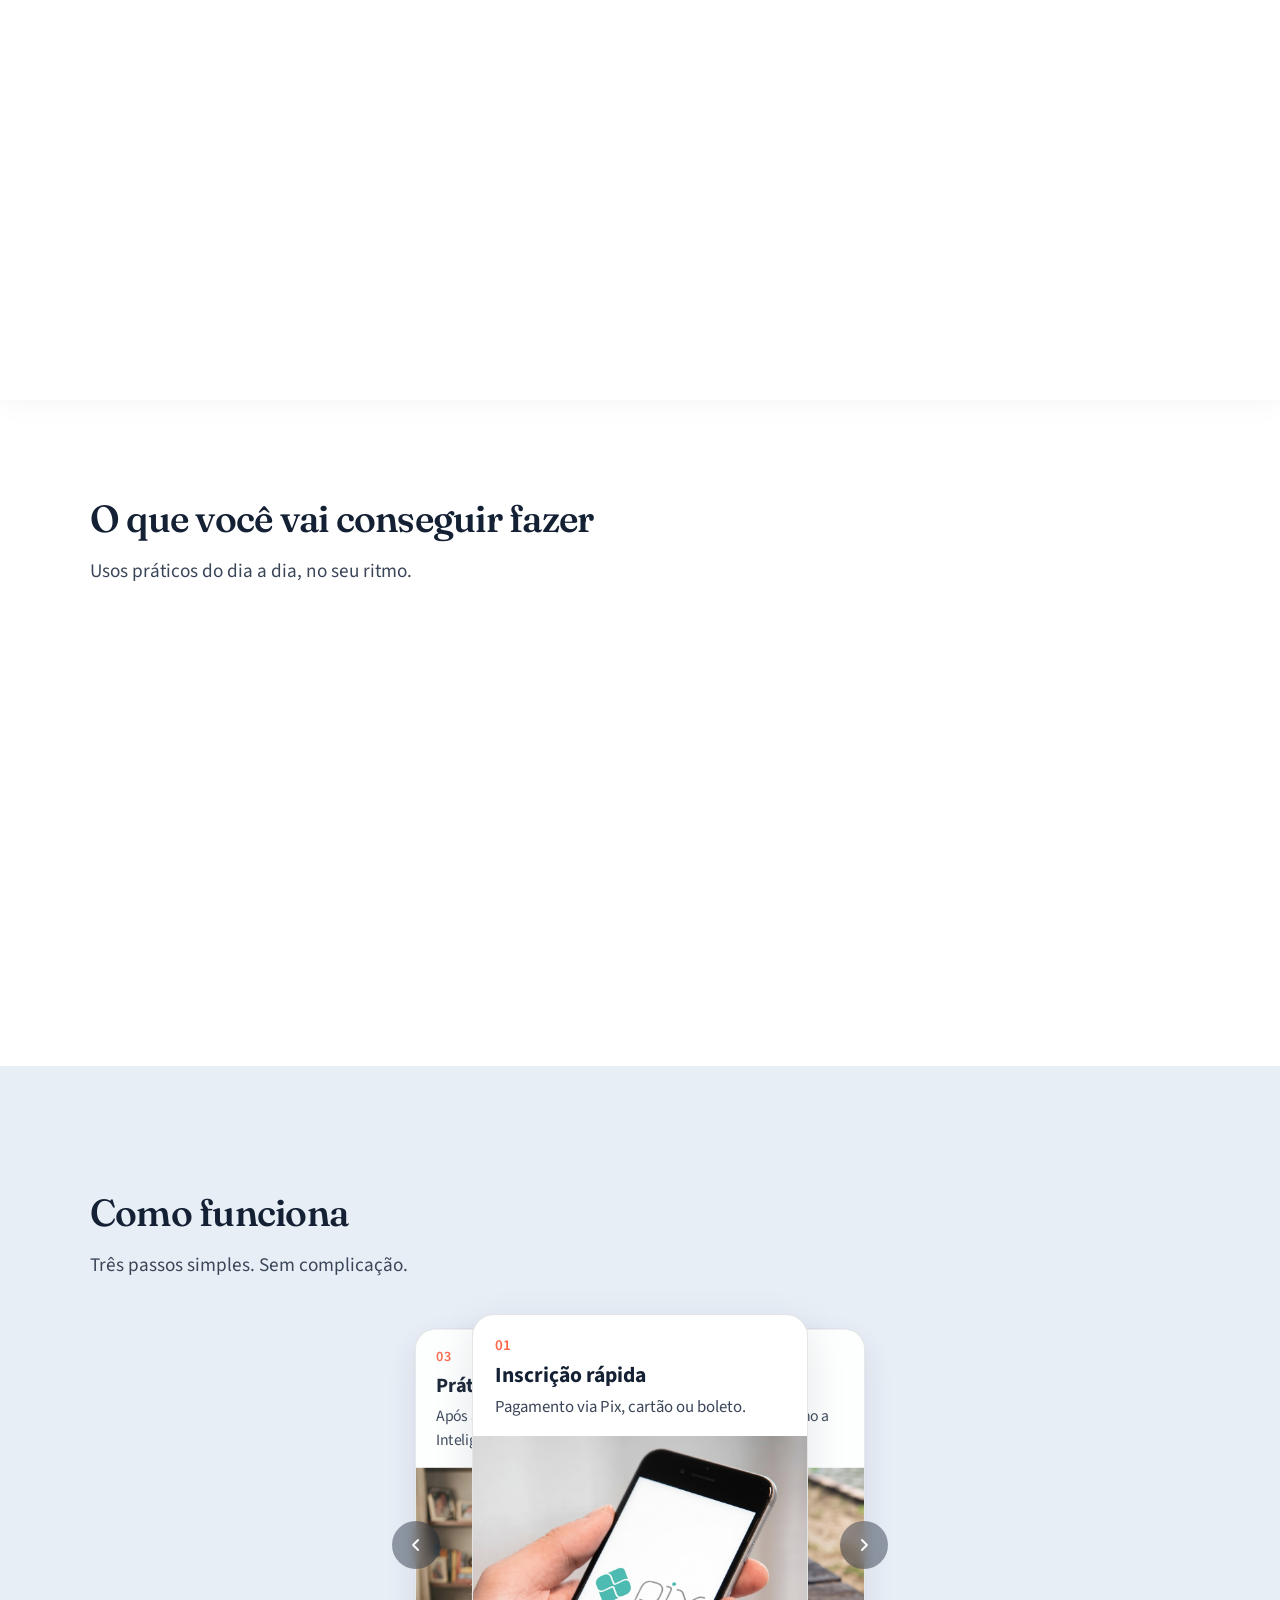
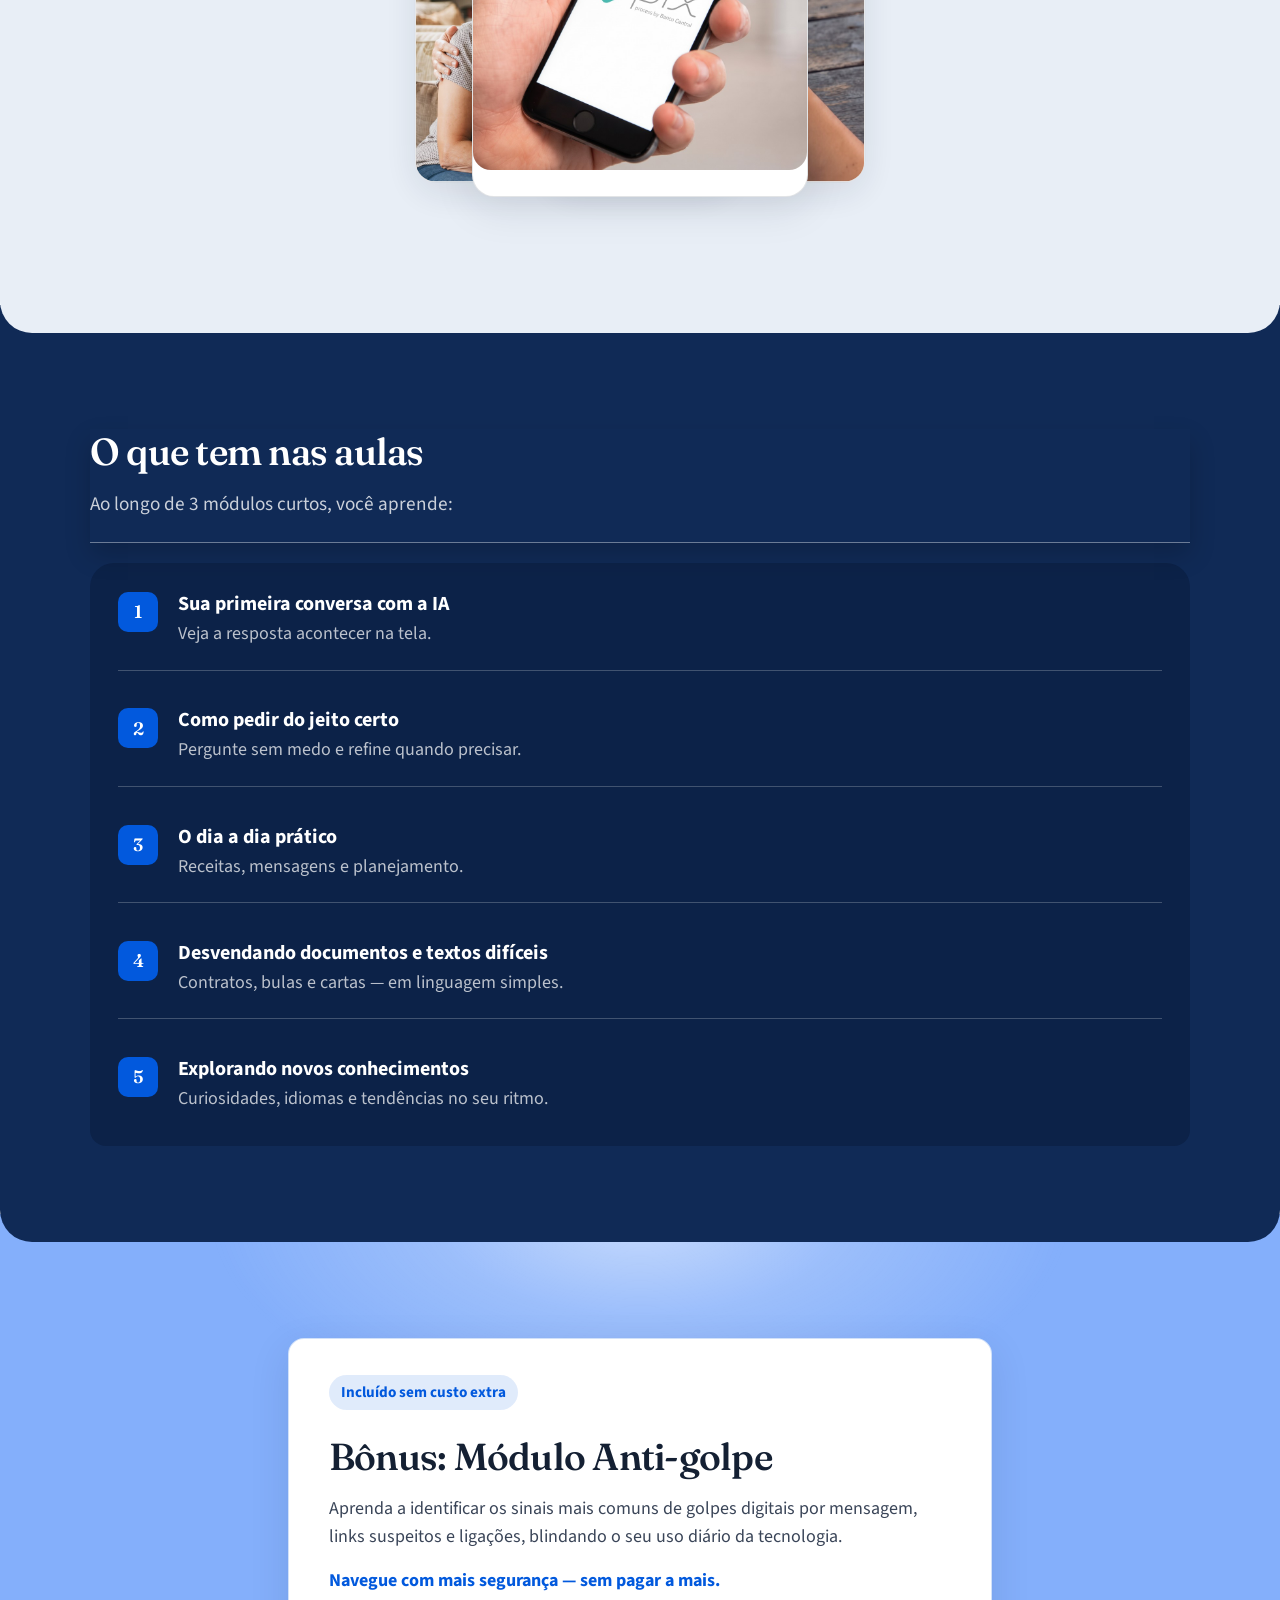
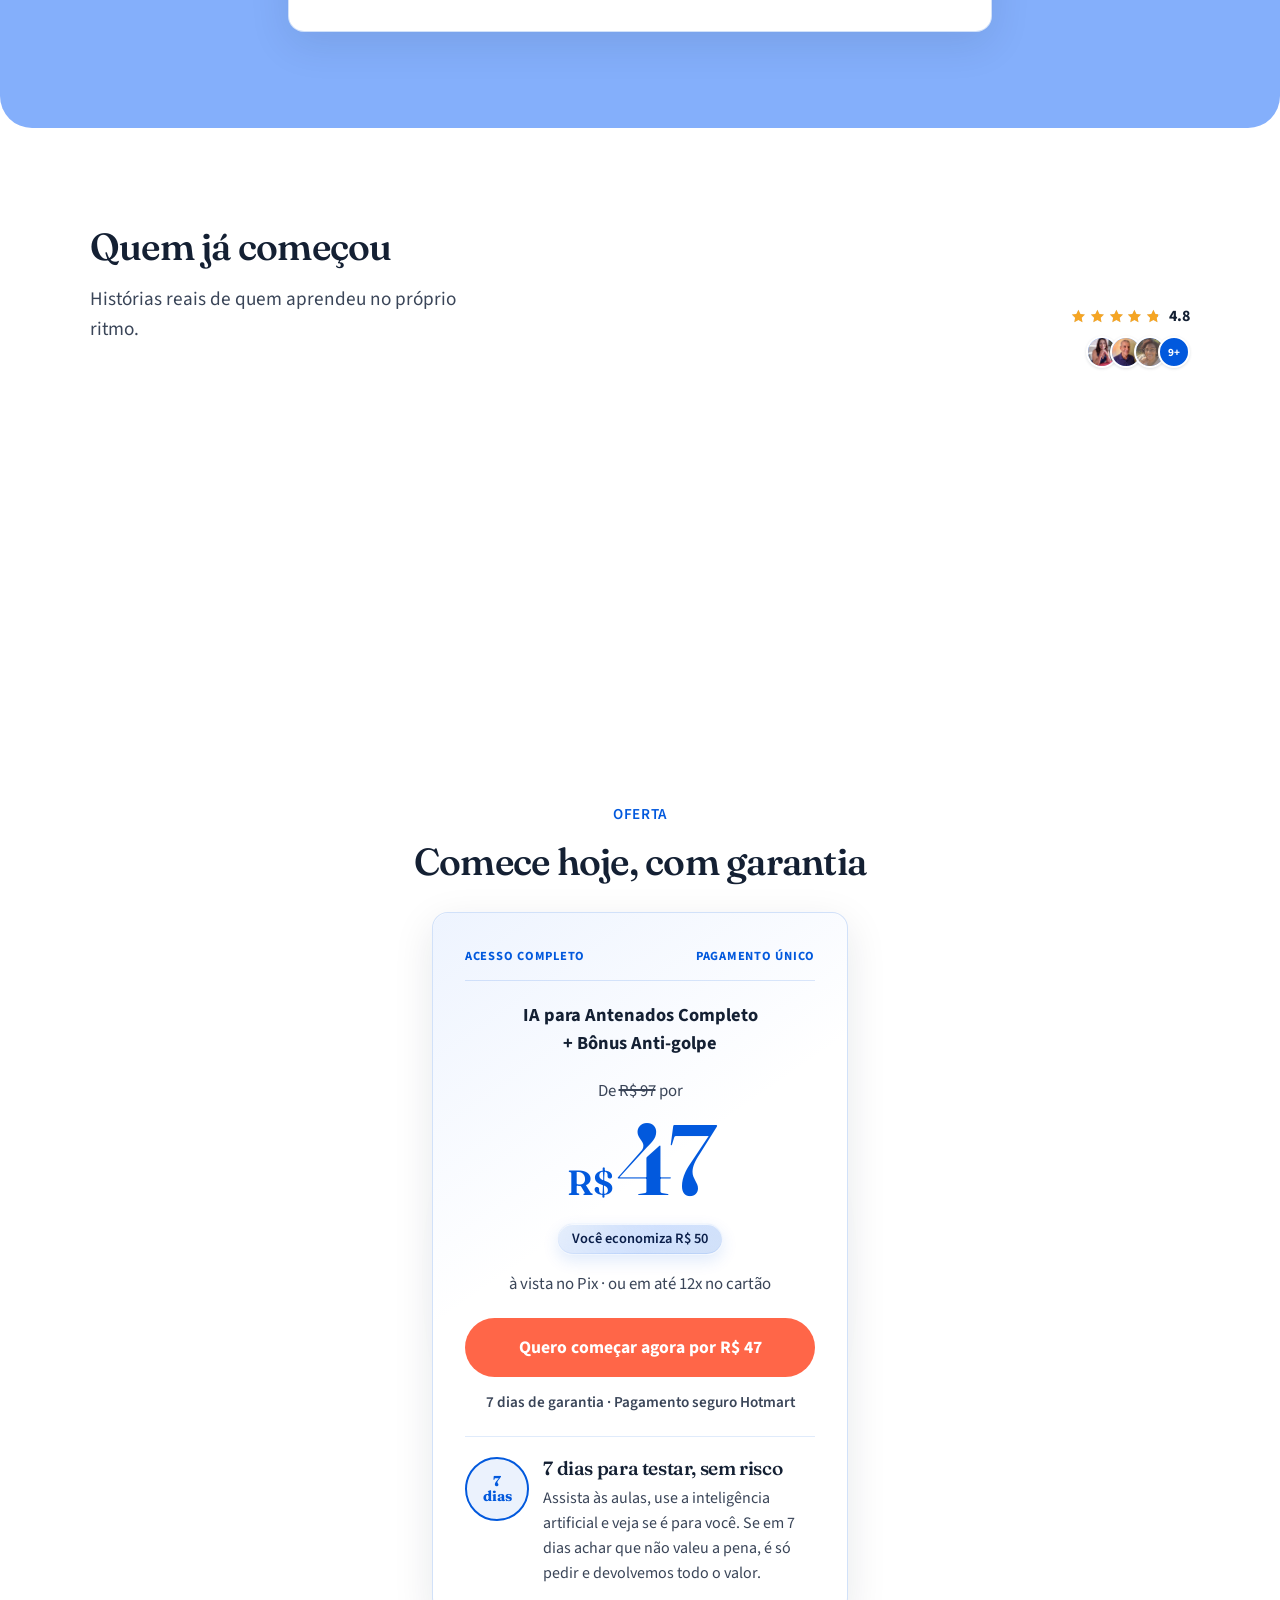
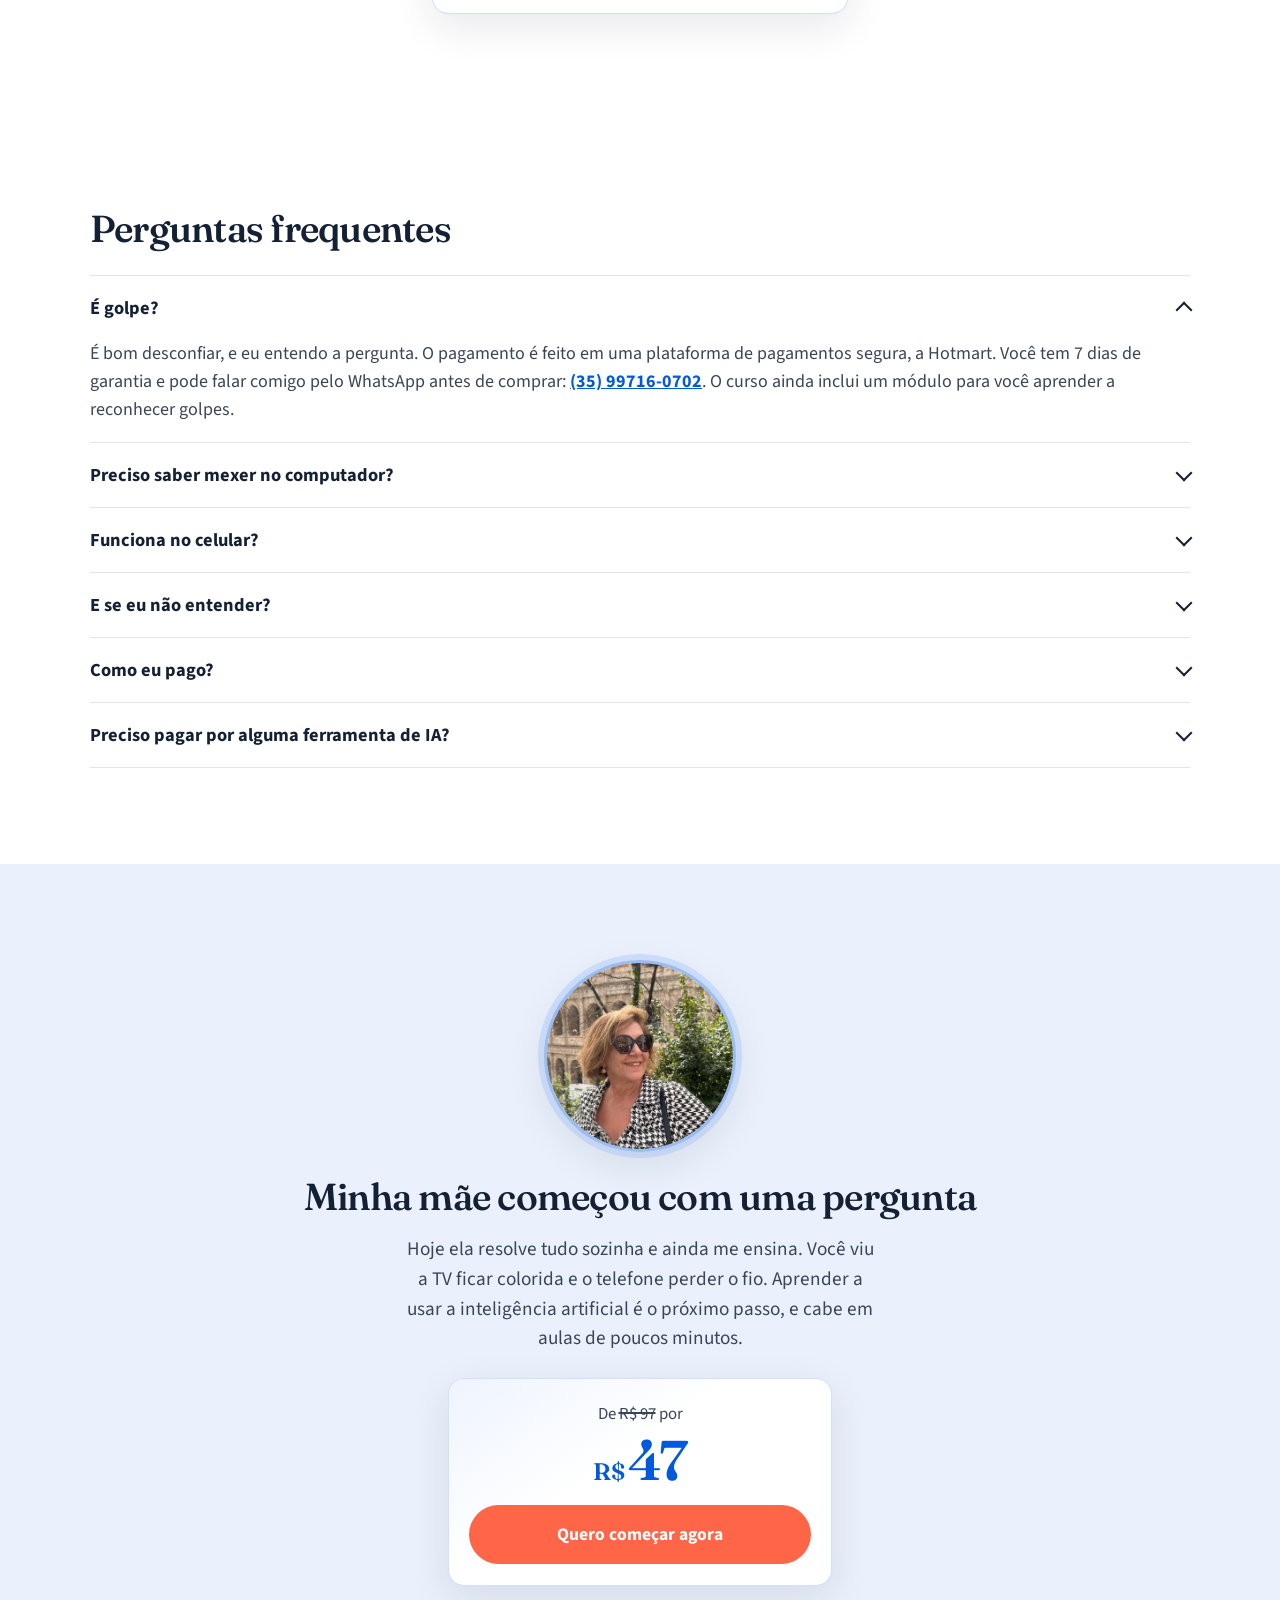
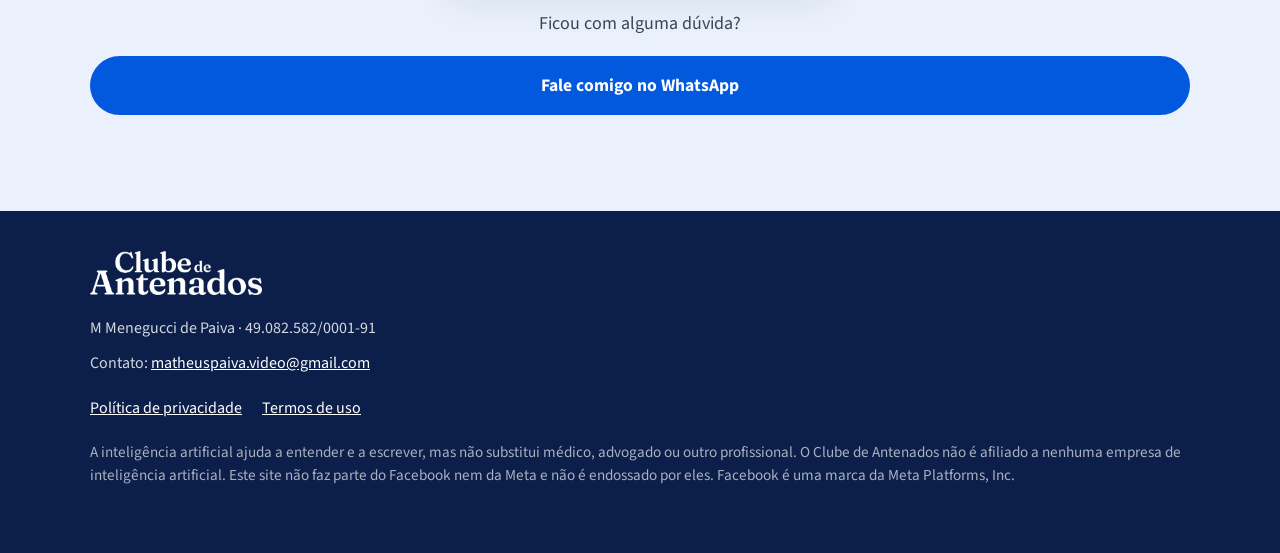
==== commit 9119979a: "Tira o checkout da hero, cola a historia abaixo dela e deixa a VSL em loop mudo ate o toque. Co-auth" ====
--- a/index.html
+++ b/index.html
@@ -84,18 +84,9 @@
                 </span>
               </button>
             </div>
-              <a class="hero__scroll" href="#historia">
-                <span>Role para baixo</span>
-                <svg viewBox="0 0 24 24" aria-hidden="true">
-                  <path d="M6 9l6 6 6-6" />
-                </svg>
-              </a>
             </div>
 
             <div class="hero__actions">
-              <a class="btn btn--cta btn--block" href="#oferta">
-                Quero começar agora
-              </a>
               <ul class="hero__trust" aria-label="Sinais de confiança">
                 <li class="hero__chip">
                   <svg viewBox="0 0 24 24" aria-hidden="true">
@@ -118,6 +109,12 @@
                   Suporte no WhatsApp
                 </li>
               </ul>
+              <a class="hero__scroll" href="#historia">
+                <span>Role para baixo</span>
+                <svg viewBox="0 0 24 24" aria-hidden="true">
+                  <path d="M6 9l6 6 6-6" />
+                </svg>
+              </a>
             </div>
           </section>
         </div>
@@ -152,9 +149,9 @@
               <div class="story-scroll__card">
                 <h3>Você já venceu a tecnologia</h3>
                 <p>
-                  Viu a TV ficar colorida, o telefone perder o fio, aprendeu a
-                  usar o WhatsApp e redes sociais por conta própria. A
-                  Inteligência Artificial é o próximo passo.
+                  Você aprendeu a usar WhatsApp, Facebook, Instagram e muito
+                  mais por conta própria. A Inteligência Artificial é a
+                  próxima meta.
                 </p>
               </div>
             </article>
--- a/css/styles.css
+++ b/css/styles.css
@@ -367,7 +367,7 @@
   position: relative;
   width: min(100% - 2rem, 285px);
   height: auto;
-  margin: 0 auto 0.5rem;
+  margin: 0 auto 0.25rem;
   aspect-ratio: 3 / 4;
   background: #0b1f4a;
   border-radius: 22px;
@@ -458,7 +458,7 @@
   align-items: center;
   align-self: center;
   gap: 0.15rem;
-  margin: 0.15rem 0 1.1rem;
+  margin: 0;
   color: var(--ink-muted);
   font-size: 0.95rem;
   font-weight: 600;
@@ -572,15 +572,14 @@
   }
 }
 
-/* Hero pin — sticky stage under story overlay */
+/* Hero — full first screen, story starts below */
 .hero-pin {
   position: relative;
-  height: calc(200vh + 8vh); /* folga antes da story cruzar a dobra */
+  height: auto;
 }
 
 .hero-pin__sticky {
-  position: sticky;
-  top: 0;
+  position: relative;
   z-index: 1;
   min-height: 100vh;
   display: flex;
@@ -593,7 +592,7 @@
     rgba(132, 175, 251, 0.05) 32%,
     #ffffff 58%
   );
-  will-change: transform;
+  will-change: auto;
 }
 
 /* Story scroll */
@@ -601,7 +600,7 @@
   position: relative;
   z-index: 5;
   height: 300vh;
-  margin-top: -100vh;
+  margin-top: 0;
   background: var(--surface);
   border-radius: 28px 28px 0 0;
   box-shadow: 0 -12px 40px rgba(20, 32, 51, 0.1);
@@ -1922,7 +1921,7 @@
 
   .hero__media {
     width: min(100% - 2rem, 320px);
-    margin-bottom: 0.55rem;
+    margin-bottom: 0.25rem;
   }
 
   .hero__actions {
@@ -2038,7 +2037,7 @@
 
   .hero__media {
     grid-area: auto;
-    margin: 0 0 0.55rem;
+    margin: 0 0 0.25rem;
     width: min(100%, 340px);
   }
 
@@ -2055,7 +2054,7 @@
   }
 
   .hero__scroll {
-    align-self: center;
+    align-self: flex-start;
     margin-bottom: 0;
   }
 
